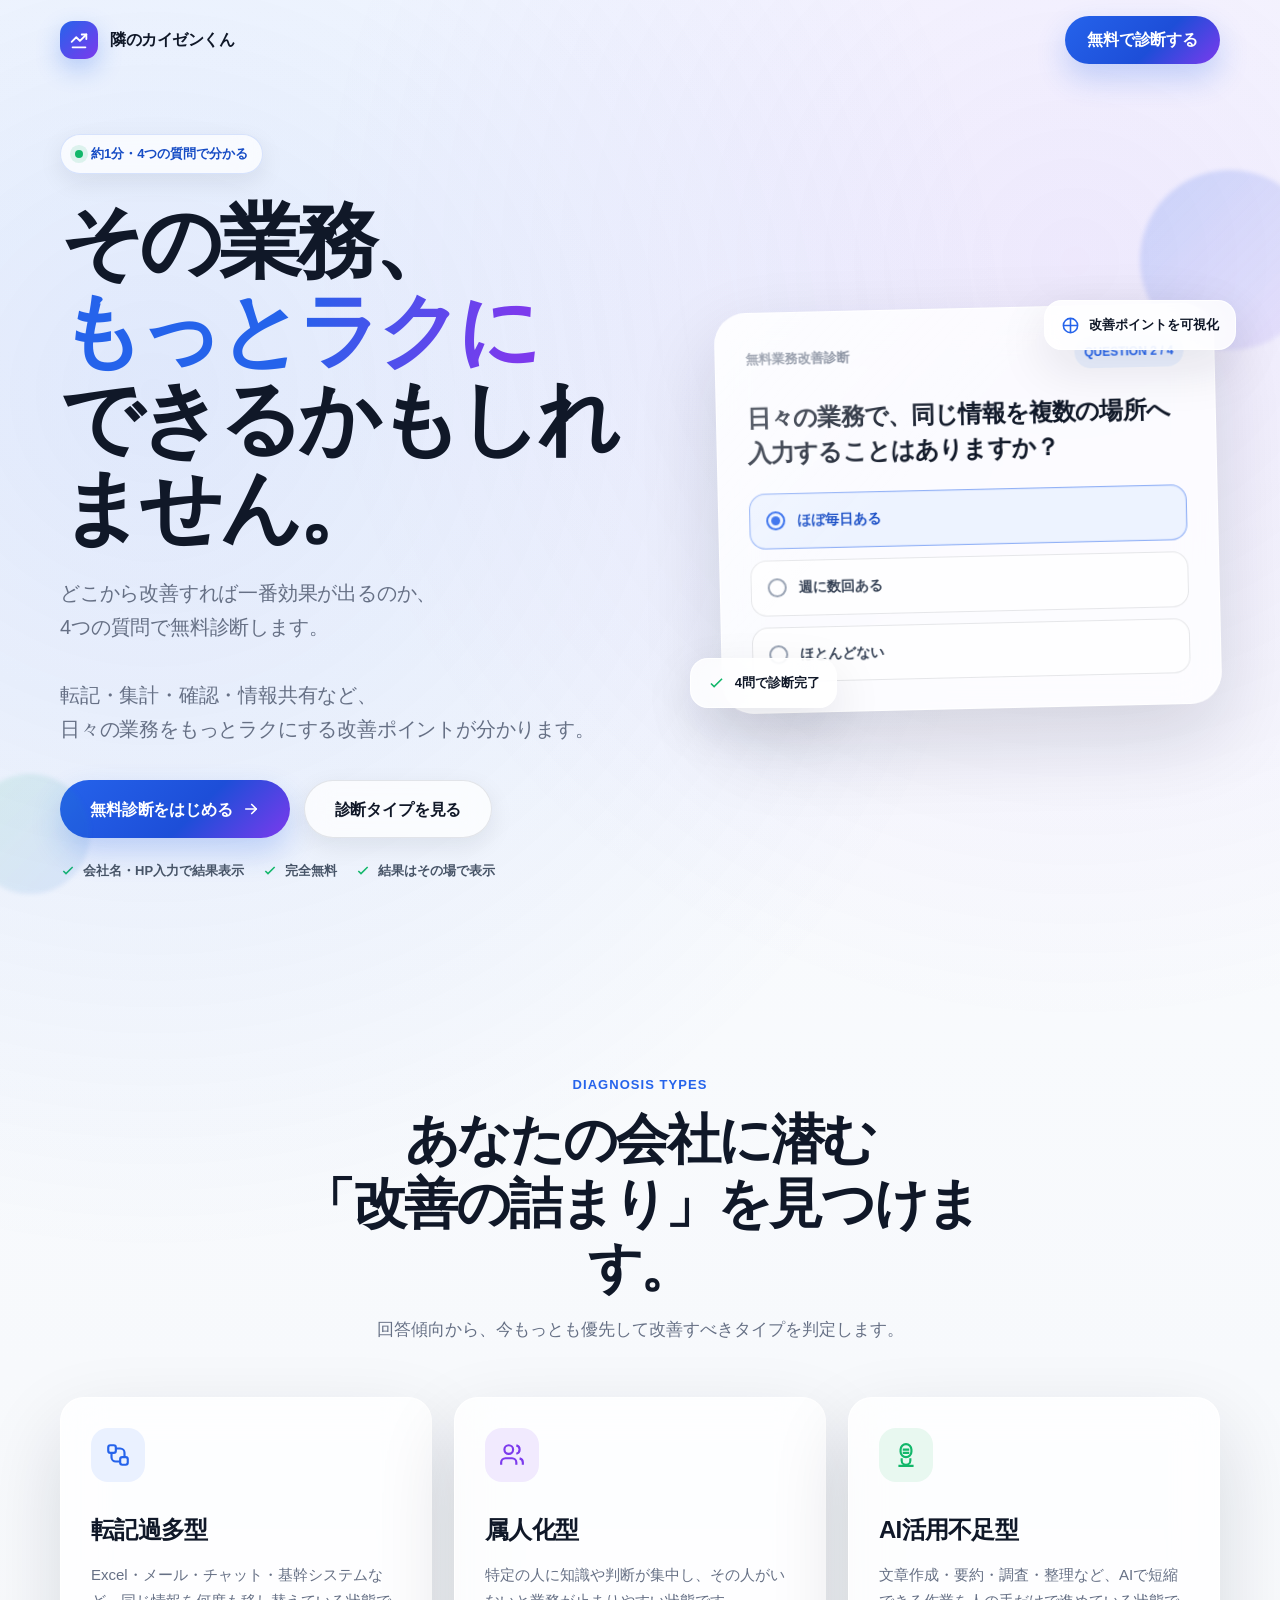
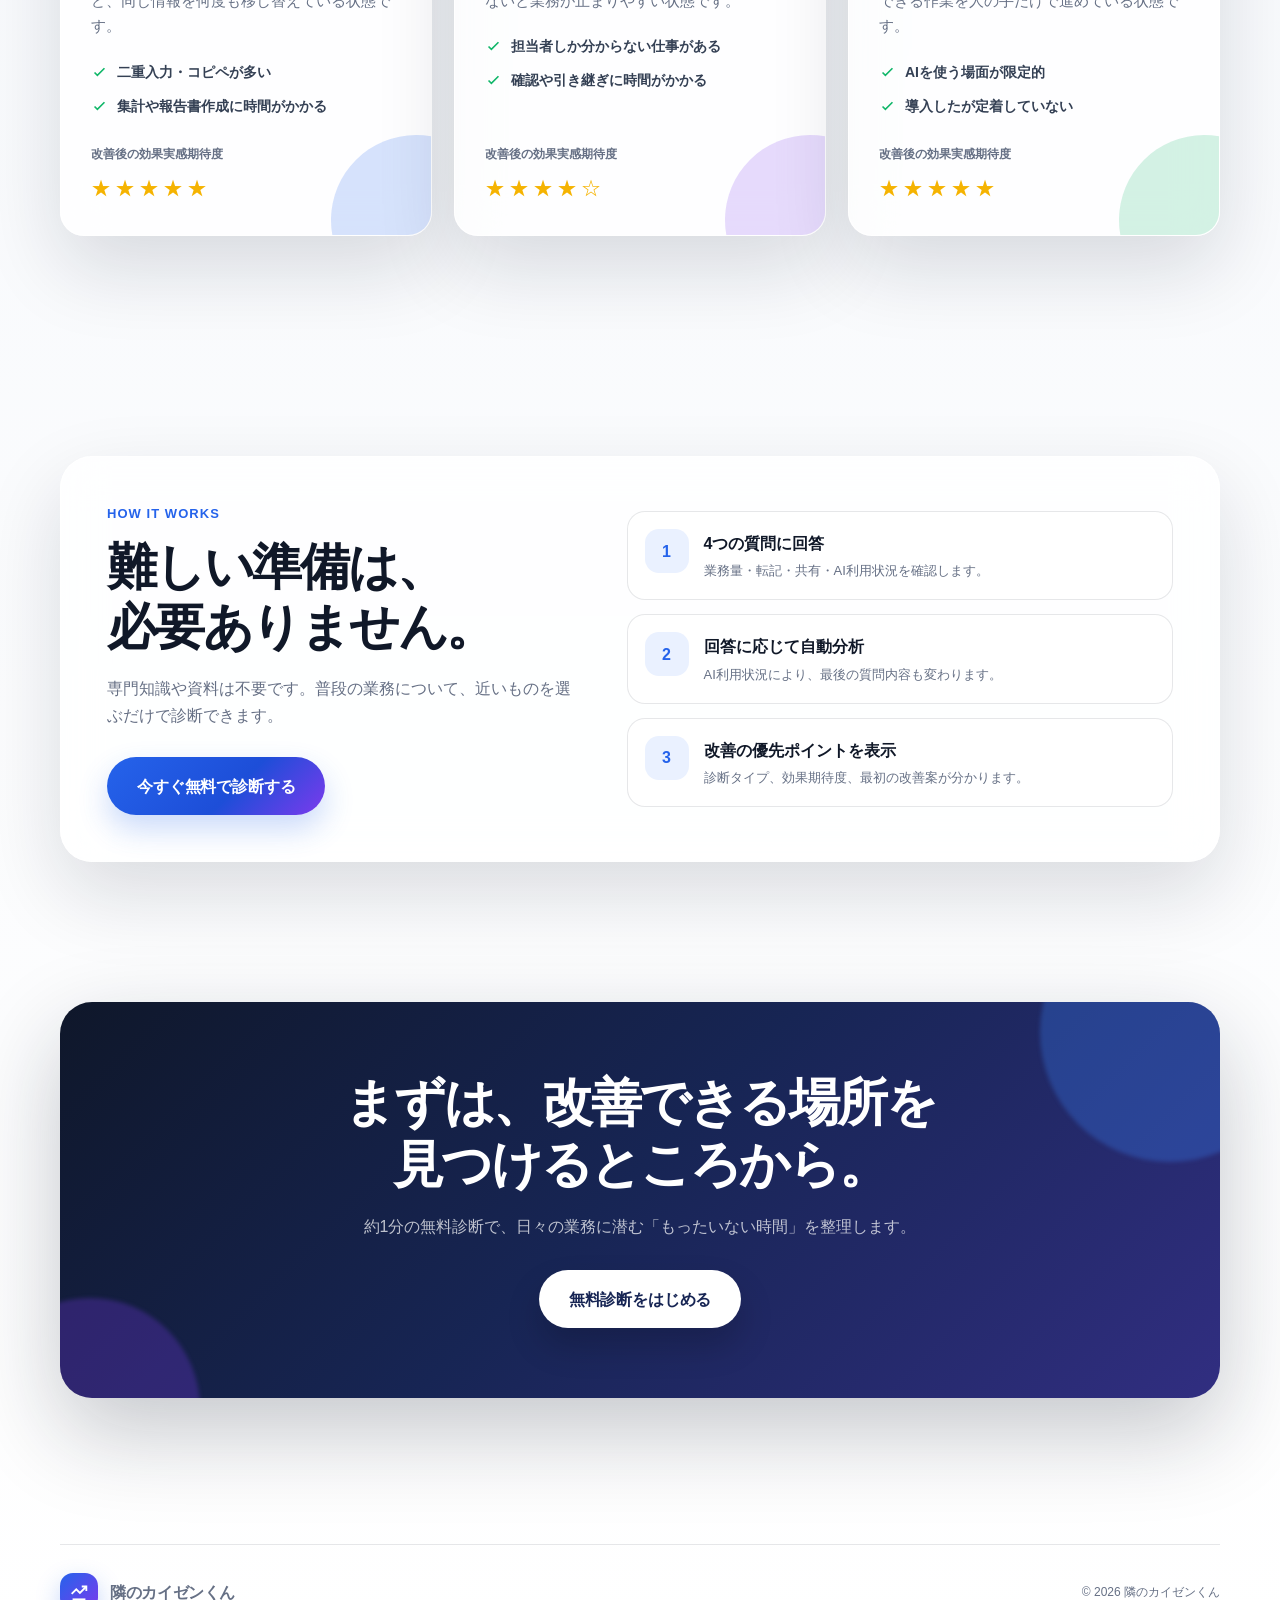
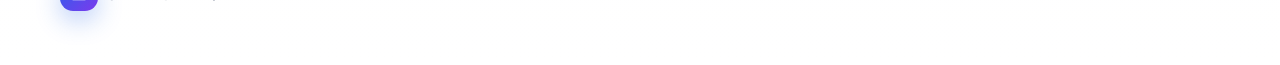
==== index.html @ bddf6243 "Add files via upload" ====
<!DOCTYPE html>
<html lang="ja">
<head>
  <meta charset="UTF-8" />
  <meta name="viewport" content="width=device-width, initial-scale=1.0" />
  <meta name="description" content="4つの質問で、業務改善の優先ポイントを無料診断。転記・集計・確認・情報共有など、日々の業務をもっとラクにするヒントが分かります。" />
  <meta name="theme-color" content="#f7f9fc" />
  <title>無料業務改善診断｜隣のカイゼンくん</title>
  <style>
    :root {
      --bg: #f7f9fc;
      --surface: rgba(255, 255, 255, 0.76);
      --surface-solid: #ffffff;
      --text: #101828;
      --muted: #667085;
      --line: rgba(16, 24, 40, 0.10);
      --primary: #2563eb;
      --primary-dark: #164cc5;
      --primary-soft: #eaf1ff;
      --accent: #7c3aed;
      --success: #12b76a;
      --warning: #f79009;
      --danger: #f04438;
      --shadow-lg: 0 32px 80px rgba(15, 23, 42, 0.14);
      --shadow-md: 0 18px 50px rgba(15, 23, 42, 0.10);
      --shadow-sm: 0 8px 24px rgba(15, 23, 42, 0.08);
      --radius-xl: 32px;
      --radius-lg: 24px;
      --radius-md: 18px;
      --radius-sm: 12px;
      --container: 1160px;
    }

    * { box-sizing: border-box; }
    html { scroll-behavior: smooth; }
    body {
      margin: 0;
      font-family: -apple-system, BlinkMacSystemFont, "Segoe UI", "Hiragino Sans", "Hiragino Kaku Gothic ProN", "Yu Gothic", Meiryo, sans-serif;
      color: var(--text);
      background:
        radial-gradient(circle at 12% 12%, rgba(37, 99, 235, .13), transparent 28%),
        radial-gradient(circle at 84% 8%, rgba(124, 58, 237, .10), transparent 24%),
        linear-gradient(180deg, #fbfdff 0%, var(--bg) 42%, #ffffff 100%);
      min-height: 100vh;
      line-height: 1.7;
      overflow-x: hidden;
    }

    body.modal-open { overflow: hidden; }
    button, a { -webkit-tap-highlight-color: transparent; }
    button { font: inherit; }
    a { color: inherit; text-decoration: none; }

    .container {
      width: min(calc(100% - 40px), var(--container));
      margin: 0 auto;
    }

    .site-header {
      position: fixed;
      top: 0;
      left: 0;
      width: 100%;
      z-index: 40;
      padding: 16px 0;
      transition: .3s ease;
    }

    .site-header.scrolled {
      padding: 10px 0;
      background: rgba(247, 249, 252, .78);
      border-bottom: 1px solid rgba(16, 24, 40, .07);
      backdrop-filter: blur(18px);
      -webkit-backdrop-filter: blur(18px);
    }

    .header-inner {
      display: flex;
      align-items: center;
      justify-content: space-between;
      gap: 20px;
    }

    .brand {
      display: inline-flex;
      align-items: center;
      gap: 12px;
      font-weight: 800;
      letter-spacing: -.03em;
      white-space: nowrap;
    }

    .brand-mark {
      width: 38px;
      height: 38px;
      display: grid;
      place-items: center;
      border-radius: 13px;
      color: #fff;
      background: linear-gradient(135deg, var(--primary), var(--accent));
      box-shadow: 0 10px 24px rgba(37, 99, 235, .28);
    }

    .brand-mark svg { width: 22px; height: 22px; }
    .brand-name { font-size: 16px; }

    .btn {
      border: 0;
      border-radius: 999px;
      min-height: 48px;
      padding: 0 22px;
      display: inline-flex;
      align-items: center;
      justify-content: center;
      gap: 9px;
      font-weight: 800;
      letter-spacing: -.01em;
      cursor: pointer;
      transition: transform .2s ease, box-shadow .2s ease, background .2s ease, opacity .2s ease;
    }

    .btn:hover { transform: translateY(-2px); }
    .btn:active { transform: translateY(0); }

    .btn-primary {
      color: #fff;
      background: linear-gradient(135deg, var(--primary), #1d4ed8 58%, var(--accent));
      box-shadow: 0 14px 30px rgba(37, 99, 235, .24);
    }

    .btn-primary:hover { box-shadow: 0 18px 38px rgba(37, 99, 235, .32); }

    .btn-secondary {
      color: var(--text);
      background: rgba(255,255,255,.72);
      border: 1px solid var(--line);
      box-shadow: var(--shadow-sm);
      backdrop-filter: blur(14px);
      -webkit-backdrop-filter: blur(14px);
    }

    .btn-large { min-height: 58px; padding: 0 30px; font-size: 16px; }
    .btn-full { width: 100%; }

    .hero {
      min-height: 100svh;
      display: grid;
      align-items: center;
      padding: 134px 0 82px;
      position: relative;
    }

    .hero::before,
    .hero::after {
      content: "";
      position: absolute;
      border-radius: 50%;
      filter: blur(2px);
      pointer-events: none;
      animation: floatOrb 8s ease-in-out infinite;
    }

    .hero::before {
      width: 180px;
      height: 180px;
      right: -40px;
      top: 170px;
      background: linear-gradient(135deg, rgba(37,99,235,.18), rgba(124,58,237,.08));
    }

    .hero::after {
      width: 120px;
      height: 120px;
      left: -30px;
      bottom: 70px;
      background: linear-gradient(135deg, rgba(18,183,106,.10), rgba(37,99,235,.10));
      animation-delay: -3s;
    }

    .hero-grid {
      display: grid;
      grid-template-columns: 1.08fr .92fr;
      gap: 64px;
      align-items: center;
    }

    .eyebrow {
      display: inline-flex;
      align-items: center;
      gap: 8px;
      border: 1px solid rgba(37,99,235,.16);
      background: rgba(255,255,255,.72);
      color: var(--primary-dark);
      border-radius: 999px;
      padding: 8px 14px;
      font-size: 13px;
      font-weight: 800;
      box-shadow: var(--shadow-sm);
      backdrop-filter: blur(14px);
      -webkit-backdrop-filter: blur(14px);
    }

    .eyebrow-dot {
      width: 8px;
      height: 8px;
      border-radius: 50%;
      background: var(--success);
      box-shadow: 0 0 0 5px rgba(18,183,106,.12);
    }

    h1 {
      margin: 24px 0 24px;
      font-size: clamp(44px, 6.8vw, 82px);
      line-height: 1.08;
      letter-spacing: -.055em;
      font-weight: 850;
    }

    .gradient-text {
      color: transparent;
      background: linear-gradient(100deg, var(--primary) 8%, #2563eb 48%, var(--accent) 94%);
      -webkit-background-clip: text;
      background-clip: text;
    }

    .hero-copy {
      max-width: 650px;
      font-size: clamp(16px, 1.6vw, 20px);
      color: var(--muted);
      margin: 0 0 34px;
      letter-spacing: -.01em;
    }

    .hero-actions {
      display: flex;
      flex-wrap: wrap;
      gap: 14px;
      align-items: center;
    }

    .microcopy {
      display: flex;
      flex-wrap: wrap;
      gap: 18px;
      margin-top: 22px;
      color: #475467;
      font-size: 13px;
      font-weight: 700;
    }

    .microcopy span { display: inline-flex; align-items: center; gap: 7px; }
    .microcopy svg { width: 16px; height: 16px; color: var(--success); }

    .diagnosis-preview {
      position: relative;
      min-height: 520px;
      display: grid;
      place-items: center;
    }

    .glass-card {
      background: var(--surface);
      border: 1px solid rgba(255,255,255,.86);
      box-shadow: var(--shadow-lg);
      backdrop-filter: blur(22px);
      -webkit-backdrop-filter: blur(22px);
    }

    .preview-card {
      width: min(100%, 500px);
      border-radius: var(--radius-xl);
      padding: 30px;
      position: relative;
      overflow: hidden;
      transform: rotate(-1.3deg);
      animation: cardFloat 6s ease-in-out infinite;
    }

    .preview-card::before {
      content: "";
      position: absolute;
      inset: 0;
      background: linear-gradient(135deg, rgba(255,255,255,.50), transparent 40%);
      pointer-events: none;
    }

    .preview-top {
      display: flex;
      align-items: center;
      justify-content: space-between;
      gap: 14px;
      margin-bottom: 26px;
    }

    .preview-label { font-size: 13px; color: var(--muted); font-weight: 700; }
    .preview-step { font-size: 12px; font-weight: 800; color: var(--primary); background: var(--primary-soft); border-radius: 999px; padding: 6px 10px; }
    .preview-question { font-size: 24px; line-height: 1.45; letter-spacing: -.035em; font-weight: 850; margin: 0 0 22px; }

    .fake-option {
      display: flex;
      align-items: center;
      gap: 12px;
      padding: 15px 16px;
      margin-top: 11px;
      border-radius: 16px;
      border: 1px solid var(--line);
      background: rgba(255,255,255,.62);
      color: #344054;
      font-size: 14px;
      font-weight: 700;
    }

    .fake-option.active {
      border-color: rgba(37,99,235,.45);
      background: rgba(234,241,255,.84);
      color: var(--primary-dark);
      box-shadow: inset 0 0 0 1px rgba(37,99,235,.08);
    }

    .fake-radio {
      width: 19px;
      height: 19px;
      border-radius: 50%;
      border: 2px solid #98a2b3;
      display: grid;
      place-items: center;
      flex: 0 0 auto;
    }

    .fake-option.active .fake-radio { border-color: var(--primary); }
    .fake-option.active .fake-radio::after { content: ""; width: 9px; height: 9px; border-radius: 50%; background: var(--primary); }

    .floating-chip {
      position: absolute;
      border-radius: 18px;
      padding: 13px 16px;
      background: rgba(255,255,255,.84);
      border: 1px solid rgba(255,255,255,.92);
      box-shadow: var(--shadow-md);
      backdrop-filter: blur(18px);
      -webkit-backdrop-filter: blur(18px);
      font-size: 13px;
      font-weight: 800;
      display: flex;
      align-items: center;
      gap: 9px;
    }

    .floating-chip svg { width: 19px; height: 19px; }
    .chip-a { right: -16px; top: 52px; animation: chipFloat 5s ease-in-out infinite; }
    .chip-b { left: -26px; bottom: 60px; animation: chipFloat 5.5s ease-in-out infinite -1.5s; }
    .chip-a svg { color: var(--primary); }
    .chip-b svg { color: var(--success); }

    section { padding: 110px 0; }

    .section-heading {
      max-width: 760px;
      margin: 0 auto 52px;
      text-align: center;
    }

    .section-kicker {
      color: var(--primary);
      font-size: 13px;
      font-weight: 850;
      letter-spacing: .08em;
      text-transform: uppercase;
    }

    .section-heading h2 {
      margin: 12px 0 16px;
      font-size: clamp(32px, 4.4vw, 54px);
      line-height: 1.18;
      letter-spacing: -.045em;
    }

    .section-heading p { margin: 0; color: var(--muted); font-size: 17px; }

    .type-grid {
      display: grid;
      grid-template-columns: repeat(3, 1fr);
      gap: 22px;
    }

    .type-card {
      padding: 30px;
      border-radius: var(--radius-lg);
      min-height: 360px;
      display: flex;
      flex-direction: column;
      position: relative;
      overflow: hidden;
      transition: transform .3s ease, box-shadow .3s ease;
    }

    .type-card:hover { transform: translateY(-8px); box-shadow: var(--shadow-lg); }
    .type-card::after { content: ""; position: absolute; width: 170px; height: 170px; border-radius: 50%; right: -70px; bottom: -70px; opacity: .18; }
    .type-card:nth-child(1)::after { background: var(--primary); }
    .type-card:nth-child(2)::after { background: var(--accent); }
    .type-card:nth-child(3)::after { background: var(--success); }

    .type-icon {
      width: 54px;
      height: 54px;
      border-radius: 17px;
      display: grid;
      place-items: center;
      margin-bottom: 28px;
    }
    .type-icon svg { width: 26px; height: 26px; }
    .icon-blue { color: var(--primary); background: var(--primary-soft); }
    .icon-purple { color: var(--accent); background: #f1eafe; }
    .icon-green { color: var(--success); background: #e8f8f0; }

    .type-card h3 { font-size: 24px; letter-spacing: -.03em; margin: 0 0 12px; }
    .type-card p { margin: 0; color: var(--muted); font-size: 15px; }
    .type-points { margin: 22px 0 0; padding: 0; list-style: none; display: grid; gap: 10px; }
    .type-points li { display: flex; align-items: flex-start; gap: 9px; font-size: 14px; color: #344054; font-weight: 700; }
    .type-points svg { width: 17px; height: 17px; color: var(--success); margin-top: 3px; flex: 0 0 auto; }

    .stars-wrap { margin-top: auto; padding-top: 26px; }
    .stars-label { font-size: 12px; color: var(--muted); font-weight: 800; margin-bottom: 6px; }
    .stars { letter-spacing: 4px; color: #f5b301; font-size: 20px; }

    .process {
      position: relative;
    }

    .process-shell {
      border-radius: var(--radius-xl);
      padding: 46px;
      display: grid;
      grid-template-columns: .92fr 1.08fr;
      gap: 54px;
      align-items: center;
    }

    .process-copy h2 { font-size: clamp(31px, 4vw, 50px); line-height: 1.2; letter-spacing: -.045em; margin: 12px 0 18px; }
    .process-copy p { color: var(--muted); margin: 0 0 28px; }

    .steps { display: grid; gap: 14px; }
    .step-item { display: grid; grid-template-columns: 44px 1fr; gap: 15px; align-items: start; padding: 17px; border-radius: 18px; background: rgba(255,255,255,.62); border: 1px solid var(--line); }
    .step-number { width: 44px; height: 44px; border-radius: 14px; display: grid; place-items: center; font-weight: 850; color: var(--primary); background: var(--primary-soft); }
    .step-item h3 { font-size: 16px; margin: 1px 0 3px; }
    .step-item p { font-size: 13px; margin: 0; color: var(--muted); }

    .bottom-cta { padding-top: 30px; }
    .cta-card {
      position: relative;
      overflow: hidden;
      border-radius: var(--radius-xl);
      padding: 70px 50px;
      text-align: center;
      color: #fff;
      background: linear-gradient(135deg, #0f172a 0%, #172554 48%, #312e81 100%);
      box-shadow: 0 34px 90px rgba(15,23,42,.24);
    }

    .cta-card::before,
    .cta-card::after {
      content: "";
      position: absolute;
      border-radius: 50%;
      filter: blur(2px);
      pointer-events: none;
    }
    .cta-card::before { width: 260px; height: 260px; right: -80px; top: -100px; background: rgba(59,130,246,.30); }
    .cta-card::after { width: 220px; height: 220px; left: -80px; bottom: -120px; background: rgba(124,58,237,.28); }
    .cta-card > * { position: relative; z-index: 1; }
    .cta-card h2 { font-size: clamp(34px, 4vw, 54px); line-height: 1.2; letter-spacing: -.045em; margin: 0 0 18px; }
    .cta-card p { max-width: 650px; margin: 0 auto 30px; color: rgba(255,255,255,.72); }
    .cta-card .btn { background: #fff; color: #172554; box-shadow: 0 18px 34px rgba(0,0,0,.18); }

    footer { padding: 36px 0 54px; color: var(--muted); font-size: 12px; }
    .footer-inner { display: flex; align-items: center; justify-content: space-between; gap: 20px; border-top: 1px solid var(--line); padding-top: 28px; }

    .modal-backdrop {
      position: fixed;
      inset: 0;
      z-index: 100;
      display: none;
      align-items: center;
      justify-content: center;
      padding: 20px;
      background: rgba(15, 23, 42, .46);
      backdrop-filter: blur(12px);
      -webkit-backdrop-filter: blur(12px);
      opacity: 0;
      transition: opacity .25s ease;
    }

    .modal-backdrop.is-open { display: flex; }
    .modal-backdrop.is-visible { opacity: 1; }

    .modal {
      width: min(100%, 720px);
      max-height: min(90svh, 820px);
      overflow-y: auto;
      border-radius: 30px;
      background: rgba(255,255,255,.94);
      border: 1px solid rgba(255,255,255,.92);
      box-shadow: 0 40px 120px rgba(15,23,42,.28);
      transform: translateY(18px) scale(.985);
      transition: transform .25s ease;
    }

    .modal-backdrop.is-visible .modal { transform: translateY(0) scale(1); }

    .modal-header {
      position: sticky;
      top: 0;
      z-index: 2;
      display: flex;
      align-items: center;
      justify-content: space-between;
      gap: 20px;
      padding: 22px 26px 16px;
      background: rgba(255,255,255,.88);
      backdrop-filter: blur(18px);
      -webkit-backdrop-filter: blur(18px);
      border-bottom: 1px solid var(--line);
    }

    .modal-title { margin: 0; font-size: 18px; letter-spacing: -.02em; }
    .icon-btn { width: 40px; height: 40px; border-radius: 50%; border: 1px solid var(--line); background: #fff; display: grid; place-items: center; cursor: pointer; color: #475467; }
    .icon-btn svg { width: 19px; height: 19px; }

    .progress-wrap { padding: 18px 26px 0; }
    .progress-info { display: flex; align-items: center; justify-content: space-between; gap: 20px; color: var(--muted); font-size: 12px; font-weight: 800; margin-bottom: 8px; }
    .progress-bar { height: 7px; border-radius: 999px; background: #edf1f7; overflow: hidden; }
    .progress-fill { height: 100%; width: 25%; border-radius: inherit; background: linear-gradient(90deg, var(--primary), var(--accent)); transition: width .35s ease; }

    .modal-body { padding: 28px 26px 28px; }
    .question-screen { animation: fadeSlide .32s ease; }
    .question-kicker { font-size: 13px; color: var(--primary); font-weight: 850; margin-bottom: 10px; }
    .question-title { margin: 0 0 8px; font-size: clamp(25px, 4vw, 34px); line-height: 1.35; letter-spacing: -.04em; }
    .question-note { margin: 0 0 24px; color: var(--muted); font-size: 14px; }

    .option-list { display: grid; gap: 12px; }
    .option-card {
      display: grid;
      grid-template-columns: 24px 1fr;
      gap: 14px;
      align-items: center;
      width: 100%;
      text-align: left;
      border-radius: 18px;
      border: 1px solid var(--line);
      background: rgba(255,255,255,.72);
      padding: 17px 18px;
      cursor: pointer;
      transition: .2s ease;
      color: var(--text);
    }

    .option-card:hover { border-color: rgba(37,99,235,.36); transform: translateY(-1px); box-shadow: 0 10px 24px rgba(15,23,42,.06); }
    .option-card.selected { border-color: var(--primary); background: var(--primary-soft); box-shadow: inset 0 0 0 1px rgba(37,99,235,.08); }
    .option-radio { width: 22px; height: 22px; border-radius: 50%; border: 2px solid #98a2b3; display: grid; place-items: center; }
    .option-card.selected .option-radio { border-color: var(--primary); }
    .option-card.selected .option-radio::after { content: ""; width: 10px; height: 10px; border-radius: 50%; background: var(--primary); }
    .option-main { font-weight: 800; font-size: 15px; line-height: 1.45; }
    .option-sub { display: block; margin-top: 4px; color: var(--muted); font-size: 12px; font-weight: 600; }

    .modal-actions { display: flex; align-items: center; justify-content: space-between; gap: 14px; margin-top: 26px; }
    .btn-back { visibility: hidden; }
    .btn-back.is-visible { visibility: visible; }
    .btn-next[disabled] { opacity: .45; pointer-events: none; }

    .result-body { padding: 34px 28px 30px; }
    .result-hero { text-align: center; }
    .result-badge { display: inline-flex; align-items: center; gap: 8px; border-radius: 999px; color: var(--primary); background: var(--primary-soft); padding: 8px 13px; font-size: 12px; font-weight: 850; }
    .result-icon { width: 72px; height: 72px; border-radius: 24px; display: grid; place-items: center; margin: 22px auto 18px; color: #fff; background: linear-gradient(135deg, var(--primary), var(--accent)); box-shadow: 0 18px 38px rgba(37,99,235,.26); }
    .result-icon svg { width: 34px; height: 34px; }
    .result-title { font-size: clamp(30px, 5vw, 44px); line-height: 1.2; letter-spacing: -.045em; margin: 0 0 10px; }
    .result-lead { color: var(--muted); max-width: 560px; margin: 0 auto; }

    .expectation-card { margin-top: 26px; padding: 20px; border-radius: 20px; background: linear-gradient(135deg, #fff9e7, #fffdf7); border: 1px solid rgba(245,179,1,.22); text-align: center; }
    .expectation-label { font-size: 12px; color: #7a5a00; font-weight: 850; }
    .expectation-stars { font-size: 30px; letter-spacing: 5px; color: #f5b301; margin: 5px 0 3px; }
    .expectation-text { font-size: 12px; color: #8a6a15; }

    .result-grid { display: grid; grid-template-columns: 1fr 1fr; gap: 14px; margin-top: 18px; }
    .result-panel { border: 1px solid var(--line); border-radius: 20px; padding: 20px; background: rgba(255,255,255,.76); }
    .result-panel h3 { margin: 0 0 12px; font-size: 15px; }
    .result-list { list-style: none; padding: 0; margin: 0; display: grid; gap: 10px; }
    .result-list li { display: flex; gap: 9px; align-items: flex-start; font-size: 13px; color: #475467; }
    .result-list svg { width: 16px; height: 16px; flex: 0 0 auto; margin-top: 3px; color: var(--success); }
    .score-bars { display: grid; gap: 11px; }
    .score-row { display: grid; grid-template-columns: 104px 1fr 34px; gap: 9px; align-items: center; font-size: 12px; font-weight: 800; color: #475467; }
    .score-track { height: 8px; border-radius: 999px; background: #edf1f7; overflow: hidden; }
    .score-fill { height: 100%; border-radius: inherit; background: linear-gradient(90deg, var(--primary), var(--accent)); transition: width .7s ease .2s; }
    .result-cta { margin-top: 20px; padding: 22px; border-radius: 22px; background: #f8faff; border: 1px solid rgba(37,99,235,.14); text-align: center; }
    .result-cta p { margin: 0 0 14px; color: #475467; font-size: 13px; }
    .result-subactions { display: flex; justify-content: center; margin-top: 12px; }
    .text-button { border: 0; background: transparent; color: var(--muted); font-size: 12px; text-decoration: underline; cursor: pointer; }

    .lead-gate { padding: 34px 28px 30px; }
    .lead-gate-head { text-align: center; }
    .lead-gate-icon { width: 76px; height: 76px; border-radius: 24px; display: grid; place-items: center; margin: 0 auto 18px; color: #fff; background: linear-gradient(135deg, var(--primary), var(--accent)); box-shadow: 0 18px 38px rgba(37,99,235,.26); }
    .lead-gate-icon svg { width: 36px; height: 36px; }
    .lead-gate h2 { margin: 0 0 10px; font-size: clamp(30px, 5vw, 44px); line-height: 1.2; letter-spacing: -.045em; }
    .lead-gate-lead { margin: 0 auto; max-width: 560px; color: var(--muted); }
    .found-count { margin: 24px 0 18px; padding: 20px; border-radius: 22px; background: linear-gradient(135deg, #f8faff, #f5f3ff); border: 1px solid rgba(37,99,235,.14); text-align: center; }
    .found-count strong { display: block; font-size: 30px; line-height: 1.25; letter-spacing: -.04em; }
    .found-count span { color: var(--muted); font-size: 13px; }
    .lead-form { display: grid; gap: 16px; margin-top: 22px; }
    .form-field { display: grid; gap: 8px; }
    .form-field label { font-size: 13px; font-weight: 850; color: #344054; }
    .required-badge { margin-left: 7px; color: var(--danger); font-size: 11px; }
    .form-field input { width: 100%; min-height: 54px; border: 1px solid var(--line); border-radius: 16px; padding: 0 16px; background: #fff; color: var(--text); font: inherit; outline: none; transition: border-color .2s ease, box-shadow .2s ease; }
    .form-field input:focus { border-color: var(--primary); box-shadow: 0 0 0 4px rgba(37,99,235,.10); }
    .form-field input.is-error { border-color: var(--danger); box-shadow: 0 0 0 4px rgba(240,68,56,.08); }
    .field-note { color: var(--muted); font-size: 11px; }
    .field-error { display: none; color: var(--danger); font-size: 11px; font-weight: 700; }
    .field-error.show { display: block; }
    .privacy-note { margin: 14px 0 0; color: var(--muted); font-size: 11px; line-height: 1.65; text-align: center; }
    .improvement-list { display: grid; gap: 12px; margin-top: 18px; }
    .improvement-item { display: grid; grid-template-columns: 42px 1fr; gap: 13px; align-items: start; padding: 17px; border-radius: 18px; border: 1px solid var(--line); background: rgba(255,255,255,.78); }
    .improvement-number { width: 42px; height: 42px; border-radius: 14px; display: grid; place-items: center; color: var(--primary); background: var(--primary-soft); font-size: 13px; font-weight: 900; }
    .improvement-item h4 { margin: 0 0 4px; font-size: 15px; }
    .improvement-item p { margin: 0; color: var(--muted); font-size: 12px; }
    .free-offer { margin-top: 20px; padding: 22px; border-radius: 22px; text-align: center; color: #fff; background: linear-gradient(135deg, #0f172a, #312e81); box-shadow: var(--shadow-md); }
    .free-offer strong { display: block; font-size: 20px; margin-bottom: 6px; }
    .free-offer span { font-size: 12px; color: rgba(255,255,255,.72); }

    .toast {
      position: fixed;
      left: 50%;
      bottom: 28px;
      z-index: 150;
      transform: translate(-50%, 20px);
      opacity: 0;
      pointer-events: none;
      background: #101828;
      color: #fff;
      border-radius: 999px;
      padding: 12px 18px;
      font-size: 13px;
      font-weight: 700;
      box-shadow: var(--shadow-md);
      transition: .3s ease;
    }
    .toast.show { opacity: 1; transform: translate(-50%, 0); }

    .reveal { opacity: 0; transform: translateY(28px); transition: opacity .7s ease, transform .7s ease; }
    .reveal.visible { opacity: 1; transform: translateY(0); }

    @keyframes cardFloat { 0%,100% { transform: rotate(-1.3deg) translateY(0); } 50% { transform: rotate(-.4deg) translateY(-10px); } }
    @keyframes chipFloat { 0%,100% { transform: translateY(0); } 50% { transform: translateY(-9px); } }
    @keyframes floatOrb { 0%,100% { transform: translate3d(0,0,0); } 50% { transform: translate3d(0,-14px,0); } }
    @keyframes fadeSlide { from { opacity: 0; transform: translateX(12px); } to { opacity: 1; transform: translateX(0); } }


    .analysis-loader { padding: 54px 28px 48px; text-align: center; }
    .analysis-orbit { width: 96px; height: 96px; margin: 0 auto 24px; position: relative; display: grid; place-items: center; }
    .analysis-orbit::before, .analysis-orbit::after { content: ""; position: absolute; border-radius: 50%; }
    .analysis-orbit::before { inset: 0; border: 3px solid rgba(37,99,235,.12); border-top-color: var(--primary); border-right-color: var(--accent); animation: analysisSpin 1.1s linear infinite; }
    .analysis-orbit::after { inset: 14px; border: 2px solid rgba(124,58,237,.10); border-bottom-color: var(--accent); animation: analysisSpinReverse 1.5s linear infinite; }
    .analysis-orbit-icon { width: 48px; height: 48px; border-radius: 17px; display: grid; place-items: center; color: #fff; background: linear-gradient(135deg,var(--primary),var(--accent)); box-shadow: 0 14px 30px rgba(37,99,235,.25); animation: analysisPulse 1.7s ease-in-out infinite; }
    .analysis-orbit-icon svg { width: 25px; height: 25px; }
    .analysis-loader h2 { margin: 0 0 8px; font-size: clamp(27px,4vw,38px); letter-spacing: -.04em; }
    .analysis-loader > p { margin: 0 auto; max-width: 520px; color: var(--muted); }
    .analysis-steps { width: min(100%, 470px); margin: 30px auto 0; display: grid; gap: 10px; text-align: left; }
    .analysis-step { display: flex; align-items: center; gap: 12px; padding: 13px 15px; border-radius: 15px; border: 1px solid var(--line); background: rgba(255,255,255,.72); color: #667085; font-size: 13px; font-weight: 750; transition: .35s ease; }
    .analysis-step-dot { width: 22px; height: 22px; border-radius: 50%; display: grid; place-items: center; flex: 0 0 auto; background: #edf1f7; color: #98a2b3; font-size: 11px; }
    .analysis-step.active { border-color: rgba(37,99,235,.3); background: var(--primary-soft); color: var(--primary-dark); transform: translateX(4px); }
    .analysis-step.active .analysis-step-dot { background: var(--primary); color: #fff; box-shadow: 0 0 0 5px rgba(37,99,235,.10); }
    .analysis-step.done { color: #166534; background: #effcf5; border-color: rgba(18,183,106,.22); }
    .analysis-step.done .analysis-step-dot { background: var(--success); color: #fff; }
    .submit-status { min-height: 22px; margin-top: 8px; text-align: center; color: var(--danger); font-size: 12px; font-weight: 700; }
    @keyframes analysisSpin { to { transform: rotate(360deg); } }
    @keyframes analysisSpinReverse { to { transform: rotate(-360deg); } }
    @keyframes analysisPulse { 0%,100% { transform: scale(1); } 50% { transform: scale(1.07); } }

    @media (max-width: 920px) {
      .hero { min-height: auto; padding-top: 130px; }
      .hero-grid, .process-shell { grid-template-columns: 1fr; }
      .hero-grid { gap: 44px; }
      .hero-copy br { display: none; }
      .diagnosis-preview { min-height: 460px; }
      .type-grid { grid-template-columns: 1fr; }
      .type-card { min-height: auto; }
      .process-shell { padding: 34px; gap: 36px; }
    }

    @media (max-width: 640px) {
      .container { width: min(calc(100% - 28px), var(--container)); }
      .site-header { padding-top: 12px; }
      .brand-name { font-size: 14px; }
      .brand-mark { width: 34px; height: 34px; border-radius: 11px; }
      .header-inner .btn { min-height: 42px; padding: 0 16px; font-size: 13px; }
      .hero { padding: 112px 0 64px; }
      h1 { font-size: clamp(42px, 13vw, 60px); }
      .hero-actions { display: grid; }
      .hero-actions .btn { width: 100%; }
      .microcopy { gap: 10px 16px; }
      .diagnosis-preview { min-height: 420px; }
      .preview-card { padding: 22px; border-radius: 24px; }
      .preview-question { font-size: 20px; }
      .chip-a { right: -8px; top: 20px; }
      .chip-b { left: -6px; bottom: 22px; }
      .floating-chip { font-size: 11px; padding: 10px 12px; }
      section { padding: 78px 0; }
      .section-heading { margin-bottom: 34px; }
      .section-heading p { font-size: 15px; }
      .type-card { padding: 24px; }
      .process-shell { padding: 25px 20px; border-radius: 26px; }
      .cta-card { padding: 52px 22px; border-radius: 26px; }
      .footer-inner { flex-direction: column; align-items: flex-start; }
      .modal-backdrop { padding: 0; align-items: flex-end; }
      .modal { width: 100%; max-height: 94svh; border-radius: 26px 26px 0 0; }
      .modal-header { padding: 18px 18px 14px; }
      .progress-wrap { padding: 16px 18px 0; }
      .modal-body, .result-body, .lead-gate { padding: 24px 18px 24px; }
      .modal-actions { position: sticky; bottom: 0; padding-top: 14px; background: linear-gradient(180deg, rgba(255,255,255,0), rgba(255,255,255,.98) 28%); }
      .modal-actions .btn { min-height: 50px; }
      .result-grid { grid-template-columns: 1fr; }
      .score-row { grid-template-columns: 92px 1fr 32px; }
    }

    @media (prefers-reduced-motion: reduce) {
      *, *::before, *::after { animation-duration: .01ms !important; animation-iteration-count: 1 !important; scroll-behavior: auto !important; transition-duration: .01ms !important; }
      .reveal { opacity: 1; transform: none; }
    }
  </style>
</head>
<body>
  <header class="site-header" id="siteHeader">
    <div class="container header-inner">
      <a href="#top" class="brand" aria-label="隣のカイゼンくん トップへ">
        <span class="brand-mark" aria-hidden="true">
          <svg viewBox="0 0 24 24" fill="none" stroke="currentColor" stroke-width="2" stroke-linecap="round" stroke-linejoin="round"><path d="M4 14l5-5 4 4 7-7"/><path d="M15 6h5v5"/><path d="M5 20h14"/></svg>
        </span>
        <span class="brand-name">隣のカイゼンくん</span>
      </a>
      <button class="btn btn-primary js-open-diagnosis">無料で診断する</button>
    </div>
  </header>

  <main id="top">
    <section class="hero">
      <div class="container hero-grid">
        <div class="hero-content reveal">
          <div class="eyebrow"><span class="eyebrow-dot"></span>約1分・4つの質問で分かる</div>
          <h1>その業務、<br><span class="gradient-text">もっとラクに</span><br>できるかもしれません。</h1>
          <p class="hero-copy">どこから改善すれば一番効果が出るのか、<br>4つの質問で無料診断します。<br><br>転記・集計・確認・情報共有など、<br>日々の業務をもっとラクにする改善ポイントが分かります。</p>
          <div class="hero-actions">
            <button class="btn btn-primary btn-large js-open-diagnosis">
              無料診断をはじめる
              <svg width="18" height="18" viewBox="0 0 24 24" fill="none" stroke="currentColor" stroke-width="2.2" stroke-linecap="round" stroke-linejoin="round" aria-hidden="true"><path d="M5 12h14"/><path d="m13 6 6 6-6 6"/></svg>
            </button>
            <a class="btn btn-secondary btn-large" href="#types">診断タイプを見る</a>
          </div>
          <div class="microcopy">
            <span><svg viewBox="0 0 24 24" fill="none" stroke="currentColor" stroke-width="2.3"><path d="m5 12 4 4L19 6"/></svg>会社名・HP入力で結果表示</span>
            <span><svg viewBox="0 0 24 24" fill="none" stroke="currentColor" stroke-width="2.3"><path d="m5 12 4 4L19 6"/></svg>完全無料</span>
            <span><svg viewBox="0 0 24 24" fill="none" stroke="currentColor" stroke-width="2.3"><path d="m5 12 4 4L19 6"/></svg>結果はその場で表示</span>
          </div>
        </div>

        <div class="diagnosis-preview reveal">
          <div class="preview-card glass-card">
            <div class="preview-top">
              <span class="preview-label">無料業務改善診断</span>
              <span class="preview-step">QUESTION 2 / 4</span>
            </div>
            <p class="preview-question">日々の業務で、同じ情報を複数の場所へ入力することはありますか？</p>
            <div class="fake-option active"><span class="fake-radio"></span>ほぼ毎日ある</div>
            <div class="fake-option"><span class="fake-radio"></span>週に数回ある</div>
            <div class="fake-option"><span class="fake-radio"></span>ほとんどない</div>
          </div>
          <div class="floating-chip chip-a">
            <svg viewBox="0 0 24 24" fill="none" stroke="currentColor" stroke-width="2"><path d="M12 3v18M3 12h18"/><circle cx="12" cy="12" r="9"/></svg>
            改善ポイントを可視化
          </div>
          <div class="floating-chip chip-b">
            <svg viewBox="0 0 24 24" fill="none" stroke="currentColor" stroke-width="2"><path d="m5 12 4 4L19 6"/></svg>
            4問で診断完了
          </div>
        </div>
      </div>
    </section>

    <section id="types">
      <div class="container">
        <div class="section-heading reveal">
          <div class="section-kicker">Diagnosis Types</div>
          <h2>あなたの会社に潜む<br>「改善の詰まり」を見つけます。</h2>
          <p>回答傾向から、今もっとも優先して改善すべきタイプを判定します。</p>
        </div>

        <div class="type-grid">
          <article class="type-card glass-card reveal">
            <div class="type-icon icon-blue"><svg viewBox="0 0 24 24" fill="none" stroke="currentColor" stroke-width="2"><rect x="3" y="3" width="7" height="7" rx="2"/><rect x="14" y="14" width="7" height="7" rx="2"/><path d="M10 6h4a4 4 0 0 1 4 4v4M14 18h-4a4 4 0 0 1-4-4v-4"/></svg></div>
            <h3>転記過多型</h3>
            <p>Excel・メール・チャット・基幹システムなど、同じ情報を何度も移し替えている状態です。</p>
            <ul class="type-points">
              <li><svg viewBox="0 0 24 24" fill="none" stroke="currentColor" stroke-width="2.3"><path d="m5 12 4 4L19 6"/></svg>二重入力・コピペが多い</li>
              <li><svg viewBox="0 0 24 24" fill="none" stroke="currentColor" stroke-width="2.3"><path d="m5 12 4 4L19 6"/></svg>集計や報告書作成に時間がかかる</li>
            </ul>
            <div class="stars-wrap"><div class="stars-label">改善後の効果実感期待度</div><div class="stars" aria-label="5段階中5">★★★★★</div></div>
          </article>

          <article class="type-card glass-card reveal">
            <div class="type-icon icon-purple"><svg viewBox="0 0 24 24" fill="none" stroke="currentColor" stroke-width="2"><path d="M16 21v-2a4 4 0 0 0-4-4H6a4 4 0 0 0-4 4v2"/><circle cx="9" cy="7" r="4"/><path d="M22 21v-2a4 4 0 0 0-3-3.87M16 3.13a4 4 0 0 1 0 7.75"/></svg></div>
            <h3>属人化型</h3>
            <p>特定の人に知識や判断が集中し、その人がいないと業務が止まりやすい状態です。</p>
            <ul class="type-points">
              <li><svg viewBox="0 0 24 24" fill="none" stroke="currentColor" stroke-width="2.3"><path d="m5 12 4 4L19 6"/></svg>担当者しか分からない仕事がある</li>
              <li><svg viewBox="0 0 24 24" fill="none" stroke="currentColor" stroke-width="2.3"><path d="m5 12 4 4L19 6"/></svg>確認や引き継ぎに時間がかかる</li>
            </ul>
            <div class="stars-wrap"><div class="stars-label">改善後の効果実感期待度</div><div class="stars" aria-label="5段階中4">★★★★☆</div></div>
          </article>

          <article class="type-card glass-card reveal">
            <div class="type-icon icon-green"><svg viewBox="0 0 24 24" fill="none" stroke="currentColor" stroke-width="2"><path d="M12 2a5 5 0 0 0-5 5v2a5 5 0 0 0 10 0V7a5 5 0 0 0-5-5Z"/><path d="M8 15v2a4 4 0 0 0 8 0v-2"/><path d="M5 22h14"/><path d="M9 7h6M9 10h6"/></svg></div>
            <h3>AI活用不足型</h3>
            <p>文章作成・要約・調査・整理など、AIで短縮できる作業を人の手だけで進めている状態です。</p>
            <ul class="type-points">
              <li><svg viewBox="0 0 24 24" fill="none" stroke="currentColor" stroke-width="2.3"><path d="m5 12 4 4L19 6"/></svg>AIを使う場面が限定的</li>
              <li><svg viewBox="0 0 24 24" fill="none" stroke="currentColor" stroke-width="2.3"><path d="m5 12 4 4L19 6"/></svg>導入したが定着していない</li>
            </ul>
            <div class="stars-wrap"><div class="stars-label">改善後の効果実感期待度</div><div class="stars" aria-label="5段階中5">★★★★★</div></div>
          </article>
        </div>
      </div>
    </section>

    <section class="process">
      <div class="container">
        <div class="process-shell glass-card reveal">
          <div class="process-copy">
            <div class="section-kicker">How it works</div>
            <h2>難しい準備は、<br>必要ありません。</h2>
            <p>専門知識や資料は不要です。普段の業務について、近いものを選ぶだけで診断できます。</p>
            <button class="btn btn-primary btn-large js-open-diagnosis">今すぐ無料で診断する</button>
          </div>
          <div class="steps">
            <div class="step-item"><div class="step-number">1</div><div><h3>4つの質問に回答</h3><p>業務量・転記・共有・AI利用状況を確認します。</p></div></div>
            <div class="step-item"><div class="step-number">2</div><div><h3>回答に応じて自動分析</h3><p>AI利用状況により、最後の質問内容も変わります。</p></div></div>
            <div class="step-item"><div class="step-number">3</div><div><h3>改善の優先ポイントを表示</h3><p>診断タイプ、効果期待度、最初の改善案が分かります。</p></div></div>
          </div>
        </div>
      </div>
    </section>

    <section class="bottom-cta">
      <div class="container">
        <div class="cta-card reveal">
          <h2>まずは、改善できる場所を<br>見つけるところから。</h2>
          <p>約1分の無料診断で、日々の業務に潜む「もったいない時間」を整理します。</p>
          <button class="btn btn-large js-open-diagnosis">無料診断をはじめる</button>
        </div>
      </div>
    </section>
  </main>

  <footer>
    <div class="container footer-inner">
      <div class="brand"><span class="brand-mark" aria-hidden="true"><svg viewBox="0 0 24 24" fill="none" stroke="currentColor" stroke-width="2"><path d="M4 14l5-5 4 4 7-7"/><path d="M15 6h5v5"/><path d="M5 20h14"/></svg></span><span class="brand-name">隣のカイゼンくん</span></div>
      <div>© 2026 隣のカイゼンくん</div>
    </div>
  </footer>

  <div class="modal-backdrop" id="diagnosisModal" role="dialog" aria-modal="true" aria-labelledby="diagnosisTitle">
    <div class="modal">
      <div class="modal-header">
        <h2 class="modal-title" id="diagnosisTitle">無料業務改善診断</h2>
        <button class="icon-btn js-close-modal" aria-label="診断を閉じる"><svg viewBox="0 0 24 24" fill="none" stroke="currentColor" stroke-width="2"><path d="M18 6 6 18M6 6l12 12"/></svg></button>
      </div>
      <div class="progress-wrap">
        <div class="progress-info"><span id="progressText">QUESTION 1 / 4</span><span>約1分</span></div>
        <div class="progress-bar"><div class="progress-fill" id="progressFill"></div></div>
      </div>
      <div class="modal-body" id="questionContainer"></div>
    </div>
  </div>

  <div class="modal-backdrop" id="resultModal" role="dialog" aria-modal="true" aria-labelledby="resultTitle">
    <div class="modal">
      <div class="modal-header">
        <h2 class="modal-title">診断結果</h2>
        <button class="icon-btn js-close-result" aria-label="診断結果を閉じる"><svg viewBox="0 0 24 24" fill="none" stroke="currentColor" stroke-width="2"><path d="M18 6 6 18M6 6l12 12"/></svg></button>
      </div>
      <div class="result-body" id="resultContainer"></div>
    </div>
  </div>

  <div class="toast" id="toast">結果をコピーしました</div>

  <script>
    const TIMEREX_URL = "https://timerex.net/s/kit19940501_5670/4a24126b/";
    const GAS_URL = "https://script.google.com/macros/s/AKfycbzIJqjkQnw34CkspPvRz2Qt9j4-rJtLx_DQldNgctPJs1OgC4OJbw5ooVTZHag1hXNo/exec";

    const questions = [
      {
        id: "routine",
        title: "日々の業務で、繰り返し発生する作業はどのくらいありますか？",
        note: "最も近いものを1つ選んでください。",
        options: [
          { label: "かなり多い", sub: "毎日、複数の定型作業に時間を取られている", value: "many", scores: { transfer: 1, manual: 4, ai: 1 } },
          { label: "いくつかある", sub: "週に何度か、同じ手順を繰り返している", value: "some", scores: { transfer: 1, manual: 2, ai: 1 } },
          { label: "あまりない", sub: "定型作業より、個別対応が中心", value: "few", scores: { transfer: 0, manual: 0, ai: 0 } }
        ]
      },
      {
        id: "transfer",
        title: "同じ情報を、複数の場所へ入力・転記することはありますか？",
        note: "Excel、メール、チャット、社内システムなどを含みます。",
        options: [
          { label: "ほぼ毎日ある", sub: "二重入力やコピペが日常的に発生している", value: "high", scores: { transfer: 5, manual: 1, ai: 0 } },
          { label: "週に数回ある", sub: "定期的に転記や集計が発生している", value: "mid", scores: { transfer: 3, manual: 1, ai: 0 } },
          { label: "ほとんどない", sub: "一度の入力で業務が完結することが多い", value: "low", scores: { transfer: 0, manual: 0, ai: 0 } }
        ]
      },
      {
        id: "aiUsage",
        title: "ChatGPTなどの生成AIを、業務でどの程度使っていますか？",
        note: "会社としての利用状況に最も近いものを選んでください。",
        options: [
          { label: "ほとんど使っていない", sub: "個人利用も含め、業務ではほぼ未導入", value: "none", scores: { transfer: 0, manual: 0, ai: 5 } },
          { label: "一部の人だけ使っている", sub: "文章作成や調査などで個人差がある", value: "partial", scores: { transfer: 0, manual: 1, ai: 3 } },
          { label: "会社・チームで使っている", sub: "一定のルールや活用例がある", value: "active", scores: { transfer: 0, manual: 0, ai: 1 } }
        ]
      }
    ];

    const branchQuestions = {
      none: {
        id: "aiBranch",
        title: "AIを使っていない一番大きな理由は何ですか？",
        note: "導入の障壁を確認し、最初の一歩を診断します。",
        options: [
          { label: "何に使えるか分からない", sub: "具体的な活用イメージがまだない", value: "unknown", scores: { transfer: 0, manual: 0, ai: 3 } },
          { label: "情報管理や安全面が不安", sub: "社内ルールや利用基準が決まっていない", value: "security", scores: { transfer: 0, manual: 0, ai: 2 } },
          { label: "試す時間・担当者がいない", sub: "導入検討まで手が回っていない", value: "resource", scores: { transfer: 0, manual: 2, ai: 2 } }
        ]
      },
      partial: {
        id: "aiBranch",
        title: "AI活用が一部の人に留まっている理由は何ですか？",
        note: "定着を妨げているポイントに最も近いものを選んでください。",
        options: [
          { label: "人によって使い方に差がある", sub: "得意な人だけが活用している", value: "skill_gap", scores: { transfer: 0, manual: 1, ai: 2 } },
          { label: "便利な使い方が共有されていない", sub: "活用例やプロンプトが属人化している", value: "not_shared", scores: { transfer: 0, manual: 1, ai: 2 } },
          { label: "日常業務に組み込めていない", sub: "試してはいるが、継続利用につながっていない", value: "not_embedded", scores: { transfer: 1, manual: 1, ai: 3 } }
        ]
      },
      active: {
        id: "aiBranch",
        title: "現在のAI活用で、もっと改善したいことは何ですか？",
        note: "次の改善段階に近いものを選んでください。",
        options: [
          { label: "定型業務まで自動化したい", sub: "AIとツールをつなぎ、作業自体を減らしたい", value: "automation", scores: { transfer: 2, manual: 1, ai: 1 } },
          { label: "チーム全体に定着させたい", sub: "活用方法やルールを標準化したい", value: "adoption", scores: { transfer: 0, manual: 1, ai: 1 } },
          { label: "効果を見える化したい", sub: "時間削減や成果を数値で把握したい", value: "measurement", scores: { transfer: 0, manual: 0, ai: 1 } }
        ]
      }
    };

    const patterns = {
      "P01-A": { patternId:"P01", type:"手作業過多型", stars:5, lead:"繰り返し作業の量が多く、まずは手作業そのものを減らす余地があります。", priorities:["定型業務","作業時間","標準化"], improvements:["定型作業の棚卸し","繰り返し業務のテンプレート化","入力フォームの統一","作業手順の標準化","定型通知の自動化"] },
      "P02-A": { patternId:"P02", type:"転記・入力過多型", stars:5, lead:"同じ情報を複数の場所へ入力しているため、転記削減の効果が出やすい状態です。", priorities:["転記・入力","集計","業務自動化"], improvements:["入力フォームの一本化","Excel集計の自動化","転記先の整理","定型報告書の自動作成","入力ミス・重複チェックの自動化"] },
      "P02-B": { patternId:"P02", type:"転記・入力過多型", stars:5, lead:"転記削減に加え、現在のAI活用を業務フローへ組み込むことで大きな改善が期待できます。", priorities:["転記・入力","業務自動化","AI活用"], improvements:["入力フォームの一本化","ツール間の自動連携","AIによる入力内容の整形","集計・報告書の自動生成","エラーチェックの自動化"] },
      "P03-A": { patternId:"P03", type:"AI導入迷子型", stars:5, lead:"AIの具体的な使い道が見えていないため、身近で安全な業務から試すのが効果的です。", priorities:["AI導入","文章作成","情報整理"], improvements:["メール文章の作成支援","会議内容の要約","情報収集・整理への活用","社内向けAI活用例の作成","小さな業務での試験導入"] },
      "P03-B": { patternId:"P03", type:"AI導入迷子型", stars:5, lead:"現在負担になっている入力・転記業務からAIを試すと、効果を実感しやすい状態です。", priorities:["AI導入","転記・入力","定型業務"], improvements:["文章作成へのAI導入","入力内容の自動整形","転記前データの要約・分類","定型報告書の下書き作成","AI活用業務の選定"] },
      "P04-A": { patternId:"P04", type:"AI安全整備型", stars:4, lead:"安全面への不安が導入の障壁になっているため、ルール整備が最初の改善ポイントです。", priorities:["利用ルール","情報管理","試験導入"], improvements:["AI利用ルールの作成","入力禁止情報の明確化","利用可能ツールの選定","安全に試せる業務の選定","小規模な試験運用"] },
      "P05-A": { patternId:"P05", type:"AI属人化型", stars:4, lead:"AIを使える人にノウハウが偏っているため、使い方を共有資産に変える必要があります。", priorities:["AI標準化","ナレッジ共有","教育"], improvements:["業務別プロンプト集の作成","活用事例の共有","共通テンプレートの整備","AI利用ルールの統一","短時間の社内勉強会"] },
      "P05-B": { patternId:"P05", type:"AI属人化型", stars:4, lead:"便利な使い方が個人の中に留まっているため、再利用できる形で共有する余地があります。", priorities:["ナレッジ共有","AI標準化","マニュアル"], improvements:["活用事例一覧の作成","社内プロンプトライブラリの整備","業務別の使い方ガイド作成","成果の共有方法を統一","質問・相談窓口の設定"] },
      "P06-A": { patternId:"P06", type:"AI定着不足型", stars:5, lead:"AIは試せているものの、日常業務の手順に組み込まれていない状態です。", priorities:["AI定着","業務フロー","定型作業"], improvements:["AIを使う業務の固定化","業務手順へのAI工程追加","テンプレートの共通化","利用頻度の簡易記録","効果の定期確認"] },
      "P06-B": { patternId:"P06", type:"AI定着不足型", stars:5, lead:"AIを単発利用で終わらせず、負担の大きい転記業務へ組み込むと効果が出やすい状態です。", priorities:["AI定着","転記・入力","業務自動化"], improvements:["転記前後のAI整形","定型入力のテンプレート化","フォームとAIの連携","集計・報告作成へのAI組み込み","自動処理対象の選定"] },
      "P07-A": { patternId:"P07", type:"自動化ステップアップ型", stars:5, lead:"AI活用の次段階として、定型業務とツールをつないで作業自体を減らせる状態です。", priorities:["業務自動化","ツール連携","効果測定"], improvements:["フォームとスプレッドシートの自動連携","AIによるデータ整形","定型メールの自動作成","集計・報告書の自動生成","ツール間のデータ連携"] },
      "P07-B": { patternId:"P07", type:"自動化ステップアップ型", stars:5, lead:"転記よりも、AIを使った業務処理や判断補助の自動化が次の改善候補です。", priorities:["業務自動化","AI活用","運用設計"], improvements:["定型メールの自動生成","議事録からタスクの自動抽出","問い合わせ内容の自動分類","社内文書の自動下書き","自動化後の確認フロー整備"] },
      "P08-A": { patternId:"P08", type:"改善ポイント不明型", stars:3, lead:"明確な問題が少ないため、業務全体を整理して改善効果の高い場所を見つける段階です。", priorities:["業務整理","効果測定","優先順位"], improvements:["業務フローの可視化","作業時間の簡易計測","改善候補の棚卸し","効果指標の設定","次に改善する業務の優先順位付け"] },
      "P08-B": { patternId:"P08", type:"改善ポイント不明型", stars:4, lead:"AI利用は進んでいるため、次はチーム全体で安定して活用する運用整理が必要です。", priorities:["運用整理","チーム定着","効果測定"], improvements:["利用状況の整理","チーム共通ルールの見直し","活用業務の優先順位付け","成果が出た事例の共有","定着度を確認する簡易チェック"] }
    };

    const state = { step:0, answers:[], selectedIndex:null, activeQuestions:[], lead:null, leadId:null, result:null, scores:null };
    const diagnosisModal = document.getElementById("diagnosisModal");
    const resultModal = document.getElementById("resultModal");
    const questionContainer = document.getElementById("questionContainer");
    const progressText = document.getElementById("progressText");
    const progressFill = document.getElementById("progressFill");
    const resultContainer = document.getElementById("resultContainer");

    function openModal(modal){ modal.classList.add("is-open"); document.body.classList.add("modal-open"); requestAnimationFrame(()=>modal.classList.add("is-visible")); }
    function closeModal(modal){ modal.classList.remove("is-visible"); setTimeout(()=>{ modal.classList.remove("is-open"); if(!document.querySelector(".modal-backdrop.is-open")) document.body.classList.remove("modal-open"); },240); }
    function startDiagnosis(){ state.step=0; state.answers=[]; state.selectedIndex=null; state.lead=null; state.leadId=null; state.activeQuestions=[questions[0],questions[1],questions[2]]; renderQuestion(); openModal(diagnosisModal); }
    function currentQuestion(){ return state.activeQuestions[state.step]; }

    function renderQuestion(){
      const q=currentQuestion();
      state.selectedIndex=state.answers[state.step]?.optionIndex ?? null;
      progressText.textContent=`QUESTION ${state.step+1} / 4`;
      progressFill.style.width=`${((state.step+1)/4)*100}%`;
      questionContainer.innerHTML=`<div class="question-screen"><div class="question-kicker">QUESTION ${state.step+1}</div><h3 class="question-title">${q.title}</h3><p class="question-note">${q.note}</p><div class="option-list">${q.options.map((o,i)=>`<button class="option-card ${state.selectedIndex===i?"selected":""}" data-index="${i}" type="button"><span class="option-radio"></span><span class="option-main">${o.label}<span class="option-sub">${o.sub}</span></span></button>`).join("")}</div><div class="modal-actions"><button class="btn btn-secondary btn-back ${state.step>0?"is-visible":""}" type="button" id="backButton">戻る</button><button class="btn btn-primary btn-next" type="button" id="nextButton" ${state.selectedIndex===null?"disabled":""}>${state.step===3?"診断を完了する":"次へ"}</button></div></div>`;
      questionContainer.querySelectorAll(".option-card").forEach(btn=>btn.addEventListener("click",()=>{ state.selectedIndex=Number(btn.dataset.index); questionContainer.querySelectorAll(".option-card").forEach(el=>el.classList.remove("selected")); btn.classList.add("selected"); document.getElementById("nextButton").disabled=false; }));
      document.getElementById("backButton").addEventListener("click",()=>{ if(state.step>0){ state.step--; renderQuestion(); }});
      document.getElementById("nextButton").addEventListener("click",goNext);
    }

    function goNext(){
      if(state.selectedIndex===null)return;
      const q=currentQuestion(), option=q.options[state.selectedIndex];
      state.answers[state.step]={questionId:q.id,optionIndex:state.selectedIndex,option};
      if(q.id==="aiUsage") state.activeQuestions[3]=branchQuestions[option.value];
      if(state.step<3){ state.step++; renderQuestion(); } else { calculateDiagnosis(); closeModal(diagnosisModal); setTimeout(showLeadGate,270); }
    }

    function answerById(id){ return state.answers.find(a=>a?.questionId===id)?.option || {}; }
    function calculateScores(){ const scores={transfer:0,manual:0,ai:0}; state.answers.forEach(a=>Object.keys(scores).forEach(k=>scores[k]+=Number(a?.option?.scores?.[k]||0))); scores.total=scores.transfer+scores.manual+scores.ai; return scores; }
    function highTransfer(){ return ["high","mid"].includes(answerById("transfer").value); }

    function calculateDiagnosis(){
      const routine=answerById("routine").value, transfer=answerById("transfer").value, aiUsage=answerById("aiUsage").value, branch=answerById("aiBranch").value;
      let branchId="P08-A", reason="明確な改善負担が少ないため、業務整理を優先";
      if(aiUsage==="none" && branch==="security"){ branchId="P04-A"; reason="AI未利用で、情報管理・安全面への不安が最大の障壁"; }
      else if(aiUsage==="none" && branch==="unknown"){ branchId=highTransfer()?"P03-B":"P03-A"; reason=highTransfer()?"AIの用途が不明で、転記負担も高い":"AIの用途が分からず、身近な活用例が必要"; }
      else if(aiUsage==="none" && branch==="resource" && routine==="many" && transfer!=="high"){ branchId="P01-A"; reason="担当者不足に加え、転記以外の繰り返し作業が多い"; }
      else if(aiUsage==="partial" && branch==="skill_gap"){ branchId="P05-A"; reason="AI利用者によって使い方・スキルに差がある"; }
      else if(aiUsage==="partial" && branch==="not_shared"){ branchId="P05-B"; reason="便利なAI活用方法が社内で共有されていない"; }
      else if(aiUsage==="partial" && branch==="not_embedded"){ branchId=highTransfer()?"P06-B":"P06-A"; reason=highTransfer()?"AIが日常業務に定着せず、転記負担も高い":"AIを試しているが日常業務へ組み込めていない"; }
      else if(aiUsage==="active" && branch==="automation"){ branchId=highTransfer()?"P07-A":"P07-B"; reason=highTransfer()?"AI利用済みで、転記を含む定型業務の自動化余地が大きい":"AI利用済みで、業務処理の自動化へ進める段階"; }
      else if(aiUsage==="active" && branch==="adoption"){ branchId="P08-B"; reason="AIをチーム全体へ定着させる運用整理が必要"; }
      else if(aiUsage==="active" && branch==="measurement"){ branchId="P08-A"; reason="改善効果を可視化し、次の優先順位を整理する段階"; }
      else if(highTransfer()){ branchId=aiUsage==="none"?"P02-A":"P02-B"; reason="同じ情報の入力・転記が高頻度で発生している"; }
      else if(routine==="many"){ branchId="P01-A"; reason="転記以外の繰り返し手作業が多い"; }
      state.scores=calculateScores(); state.result={...patterns[branchId],branchId,reason};
    }

    function isValidCompanyUrl(value){ try{ const url=new URL(/^https?:\/\//i.test(value)?value:`https://${value}`); return Boolean(url.hostname&&url.hostname.includes(".")); }catch{return false;} }

    function showLeadGate(){
      const data=state.result;
      resultContainer.innerHTML=`<div class="lead-gate"><div class="lead-gate-head"><div class="lead-gate-icon"><svg viewBox="0 0 24 24" fill="none" stroke="currentColor" stroke-width="2.2"><path d="m5 12 4 4L19 6"/><circle cx="12" cy="12" r="9"/></svg></div><div class="result-badge">診断が完了しました</div><h2>${data.type}の傾向があります</h2><p class="lead-gate-lead">回答内容をもとに、御社で優先度の高い改善ポイントを整理しました。</p></div><div class="found-count"><span>あなたの会社では</span><strong>約5個の改善案</strong><span>が見つかりました。</span></div><div class="expectation-card"><div class="expectation-label">改善後の効果実感期待度</div><div class="expectation-stars">${"★".repeat(data.stars)}${"☆".repeat(5-data.stars)}</div></div><form class="lead-form" id="leadForm" novalidate><div class="form-field"><label for="companyName">会社名<span class="required-badge">必須</span></label><input id="companyName" type="text" autocomplete="organization" placeholder="例：株式会社〇〇" required><div class="field-error" id="companyNameError">会社名を入力してください。</div></div><div class="form-field"><label for="companyUrl">会社ホームページ<span class="required-badge">必須</span></label><input id="companyUrl" type="url" inputmode="url" placeholder="例：https://example.co.jp" required><div class="field-note">会社概要や事業内容を確認し、改善案を具体化するために使用します。</div><div class="field-error" id="companyUrlError">有効な会社ホームページURLを入力してください。</div></div><button class="btn btn-primary btn-full btn-large" id="leadSubmit" type="submit">改善案を見る</button><div class="submit-status" id="submitStatus"></div></form><p class="privacy-note">入力内容は、診断結果の提供および業務改善のご案内に利用します。</p></div>`;
      document.getElementById("leadForm").addEventListener("submit",handleLeadSubmit); openModal(resultModal);
    }

    async function handleLeadSubmit(event){
      event.preventDefault();
      const nameInput=document.getElementById("companyName"), urlInput=document.getElementById("companyUrl"), name=nameInput.value.trim(), rawUrl=urlInput.value.trim();
      [nameInput,urlInput].forEach(el=>el.classList.remove("is-error")); document.querySelectorAll(".field-error").forEach(el=>el.classList.remove("show"));
      let valid=true; if(!name){valid=false;nameInput.classList.add("is-error");document.getElementById("companyNameError").classList.add("show");} if(!rawUrl||!isValidCompanyUrl(rawUrl)){valid=false;urlInput.classList.add("is-error");document.getElementById("companyUrlError").classList.add("show");} if(!valid)return;
      state.lead={companyName:name,companyUrl:/^https?:\/\//i.test(rawUrl)?rawUrl:`https://${rawUrl}`};
      showAnalysisLoader();
      try{
        const response=await fetch(GAS_URL,{method:"POST",headers:{"Content-Type":"text/plain;charset=utf-8"},body:JSON.stringify(buildLeadPayload())});
        const data=await response.json(); if(!data.success) throw new Error(data.message||"保存に失敗しました。"); state.leadId=data.leadId; await runAnalysisAnimation(); showResult();
      }catch(error){ console.error(error); showLeadGate(); document.getElementById("submitStatus").textContent="通信に失敗しました。時間をおいてもう一度お試しください。"; document.getElementById("companyName").value=state.lead.companyName; document.getElementById("companyUrl").value=state.lead.companyUrl; }
    }

    function buildLeadPayload(){
      const q1=state.answers[0]?.option?.label||"",q2=state.answers[1]?.option?.label||"",q3=state.answers[2]?.option?.label||"",q4=state.answers[3]?.option?.label||"";
      return {action:"createLead",companyName:state.lead.companyName,companyUrl:state.lead.companyUrl,patternId:state.result.patternId,diagnosisType:state.result.type,branchId:state.result.branchId,branchReason:state.result.reason,effectRating:`${"★".repeat(state.result.stars)}${"☆".repeat(5-state.result.stars)}`,aiUsage:answerById("aiUsage").value||"",branchAnswer:q4,scores:state.scores,answers:{q1,q2,q3,q4},priorities:state.result.priorities,improvements:state.result.improvements};
    }

    function showAnalysisLoader(){
      resultContainer.innerHTML=`<div class="analysis-loader"><div class="analysis-orbit"><div class="analysis-orbit-icon"><svg viewBox="0 0 24 24" fill="none" stroke="currentColor" stroke-width="2.1"><path d="M4 14l5-5 4 4 7-7"/><path d="M15 6h5v5"/></svg></div></div><h2>診断結果を作成しています</h2><p>回答内容と会社情報をもとに、改善効果の高いポイントを整理しています。</p><div class="analysis-steps"><div class="analysis-step active" id="analysisStep1"><span class="analysis-step-dot">1</span>会社情報を安全に保存しています</div><div class="analysis-step" id="analysisStep2"><span class="analysis-step-dot">2</span>回答傾向を分析しています</div><div class="analysis-step" id="analysisStep3"><span class="analysis-step-dot">3</span>改善案を選定しています</div></div></div>`;
    }
    const sleep=ms=>new Promise(resolve=>setTimeout(resolve,ms));
    async function runAnalysisAnimation(){ const s1=document.getElementById("analysisStep1"),s2=document.getElementById("analysisStep2"),s3=document.getElementById("analysisStep3"); await sleep(450); s1?.classList.replace("active","done"); s1?.querySelector(".analysis-step-dot")&&(s1.querySelector(".analysis-step-dot").textContent="✓"); s2?.classList.add("active"); await sleep(650); s2?.classList.replace("active","done"); s2?.querySelector(".analysis-step-dot")&&(s2.querySelector(".analysis-step-dot").textContent="✓"); s3?.classList.add("active"); await sleep(650); s3?.classList.replace("active","done"); s3?.querySelector(".analysis-step-dot")&&(s3.querySelector(".analysis-step-dot").textContent="✓"); await sleep(300); }

    function showResult(){
      const d=state.result, stars="★".repeat(d.stars)+"☆".repeat(5-d.stars), scoreEntries=[["転記・入力",state.scores.transfer],["手作業",state.scores.manual],["AI活用",state.scores.ai]], max=Math.max(...scoreEntries.map(x=>x[1]),1);
      resultContainer.innerHTML=`<div class="result-hero"><div class="result-badge">${escapeHtml(state.lead.companyName)}の診断結果</div><div class="result-icon"><svg viewBox="0 0 24 24" fill="none" stroke="currentColor" stroke-width="2.2"><path d="M4 14l5-5 4 4 7-7"/><path d="M15 6h5v5"/></svg></div><h2 class="result-title" id="resultTitle">${d.type}</h2><p class="result-lead">${d.lead}</p></div><div class="expectation-card"><div class="expectation-label">改善後の効果実感期待度</div><div class="expectation-stars">${stars}</div><div class="expectation-text">回答内容に基づく、現時点での改善期待度です。</div></div><div class="result-panel" style="margin-top:18px;"><h3>御社で検討できる改善案</h3><div class="improvement-list">${d.improvements.map((item,i)=>`<div class="improvement-item"><div class="improvement-number">${String(i+1).padStart(2,"0")}</div><div><h4>${item}</h4><p>${improvementDescription(item)}</p></div></div>`).join("")}</div></div><div class="result-panel" style="margin-top:14px;"><h3>回答傾向</h3><div class="score-bars">${scoreEntries.map(([label,value])=>`<div class="score-row"><span>${label}</span><div class="score-track"><div class="score-fill" style="width:${Math.max(8,value/max*100)}%"></div></div><strong>${value}</strong></div>`).join("")}</div></div><div class="free-offer"><strong>この中から1つ、無料で導入できます。</strong><span>御社の業務内容を確認し、効果が出やすい改善案を一緒に選定します。</span></div><div class="result-cta"><p>30分の無料相談で、御社に合う改善方法を具体的に整理します。</p><a class="btn btn-primary btn-full" href="${TIMEREX_URL}" target="_blank" rel="noopener" id="timerexButton">TimeRexで無料相談を予約する</a><div class="result-subactions"><button class="text-button" type="button" id="copyResult">診断結果をコピー</button></div></div>`;
      document.getElementById("copyResult").addEventListener("click",copyResult); document.getElementById("timerexButton").addEventListener("click",recordTimerexClick);
    }

    function improvementDescription(item){ const map={"入力フォームの一本化":"複数の入力先を整理し、一度の入力で情報を活用できる状態を目指します。","Excel集計の自動化":"日次・週次・月次の集計作業を自動で更新できる形へ整えます。","AI利用ルールの作成":"安全に使うための入力基準や禁止事項を分かりやすく整理します。","業務フローの可視化":"業務の流れと停滞ポイントを見える状態にします。","定型メールの自動生成":"用途別の文章作成を短時間で行える仕組みを整えます。"}; return map[item]||"現在の業務に合わせて、無理なく始められる形へ具体化します。"; }

    function recordTimerexClick(){ if(!state.leadId)return; fetch(GAS_URL,{method:"POST",headers:{"Content-Type":"text/plain;charset=utf-8"},body:JSON.stringify({action:"timerexClick",leadId:state.leadId}),keepalive:true}).catch(console.error); }
    async function copyResult(){ const d=state.result,text=`【隣のカイゼンくん 無料業務改善診断】\n会社名：${state.lead?.companyName||""}\n会社HP：${state.lead?.companyUrl||""}\n診断タイプ：${d.type}\n改善後の効果実感期待度：${"★".repeat(d.stars)}${"☆".repeat(5-d.stars)}\n\n改善案\n・${d.improvements.join("\n・")}`; try{await navigator.clipboard.writeText(text);showToast("結果をコピーしました");}catch{showToast("コピーできませんでした");} }
    function escapeHtml(value){ return String(value).replace(/[&<>'"]/g,ch=>({"&":"&amp;","<":"&lt;",">":"&gt;","'":"&#39;",'"':"&quot;"}[ch])); }
    function showToast(message){ const toast=document.getElementById("toast");toast.textContent=message;toast.classList.add("show");setTimeout(()=>toast.classList.remove("show"),2200); }

    document.querySelectorAll(".js-open-diagnosis").forEach(btn=>btn.addEventListener("click",startDiagnosis));
    document.querySelectorAll(".js-close-modal").forEach(btn=>btn.addEventListener("click",()=>closeModal(diagnosisModal)));
    document.querySelectorAll(".js-close-result").forEach(btn=>btn.addEventListener("click",()=>closeModal(resultModal)));
    [diagnosisModal,resultModal].forEach(modal=>modal.addEventListener("click",e=>{if(e.target===modal)closeModal(modal);}));
    document.addEventListener("keydown",e=>{if(e.key==="Escape"){if(resultModal.classList.contains("is-open"))closeModal(resultModal);else if(diagnosisModal.classList.contains("is-open"))closeModal(diagnosisModal);}});
    const header=document.getElementById("siteHeader"); window.addEventListener("scroll",()=>header.classList.toggle("scrolled",window.scrollY>18),{passive:true});
    const observer=new IntersectionObserver(entries=>entries.forEach(entry=>{if(entry.isIntersecting){entry.target.classList.add("visible");observer.unobserve(entry.target);}}),{threshold:.14}); document.querySelectorAll(".reveal").forEach(el=>observer.observe(el));
  </script>
</body>
</html>
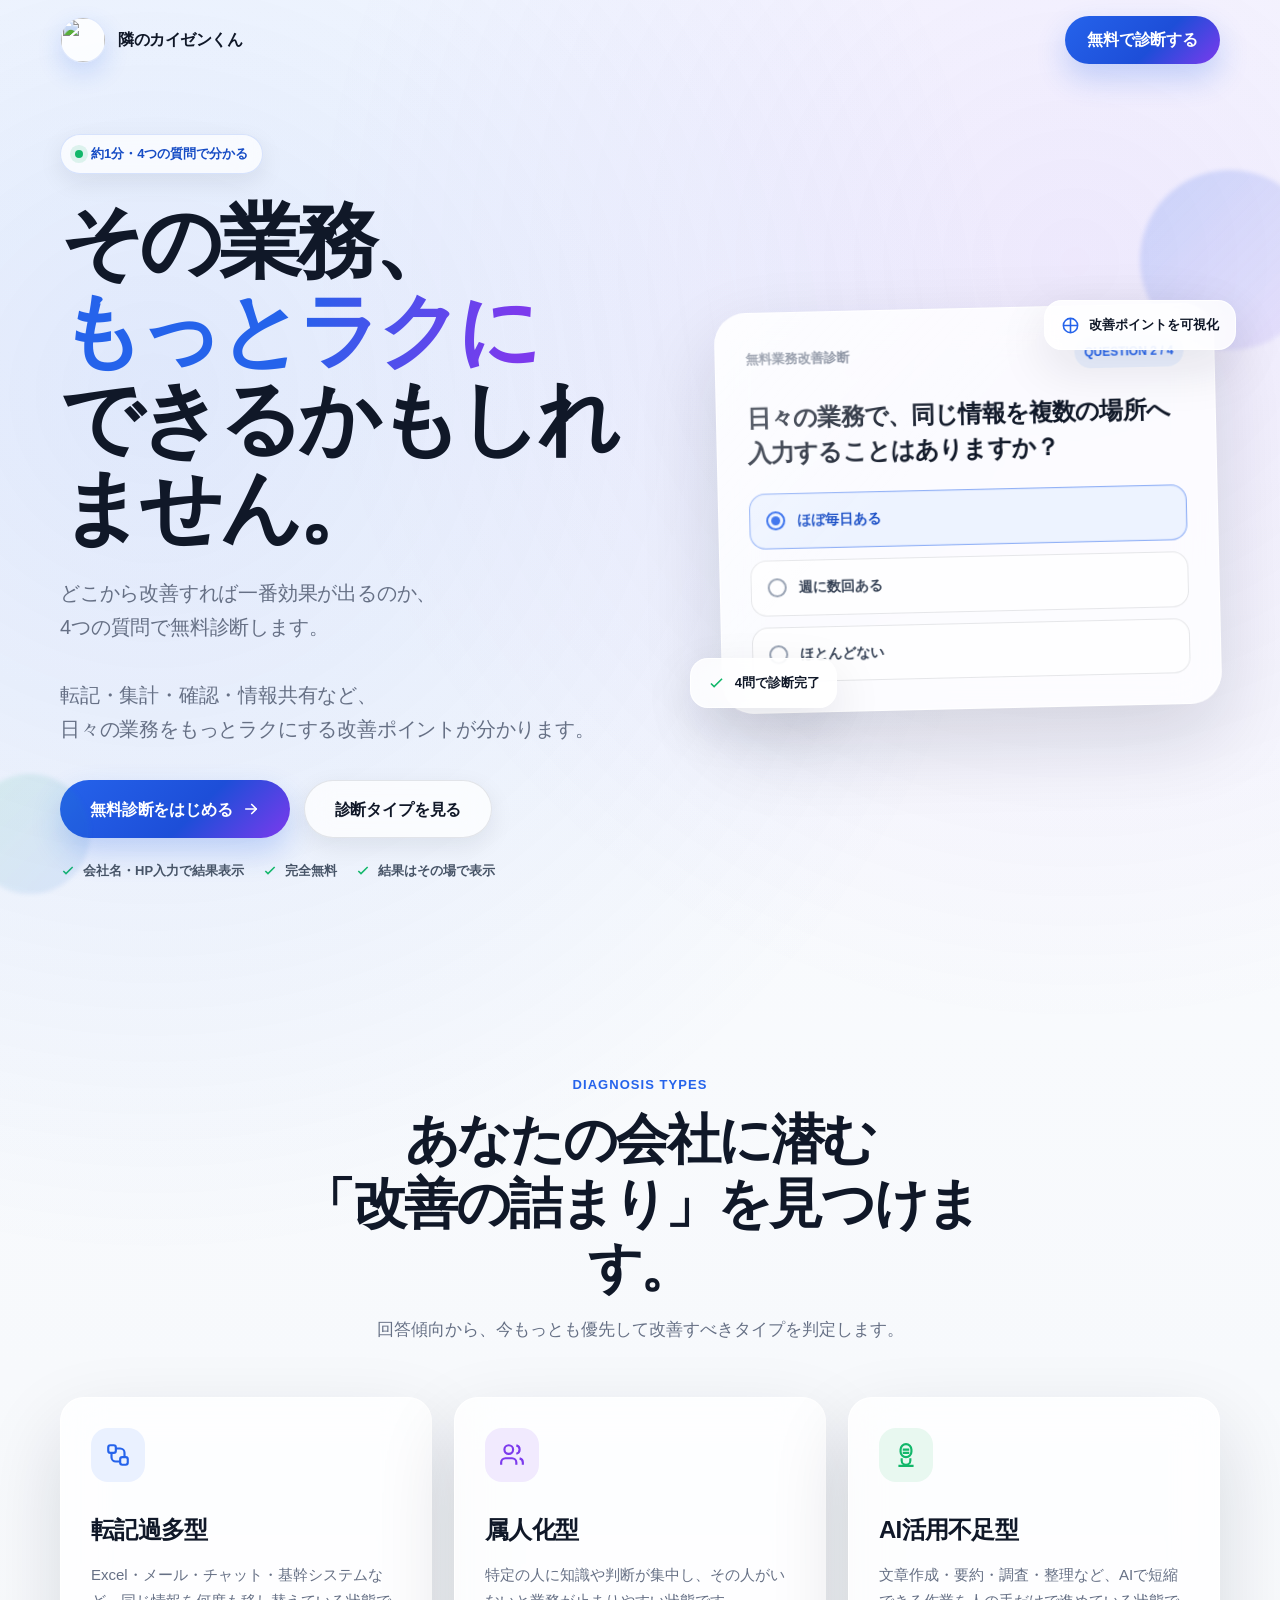
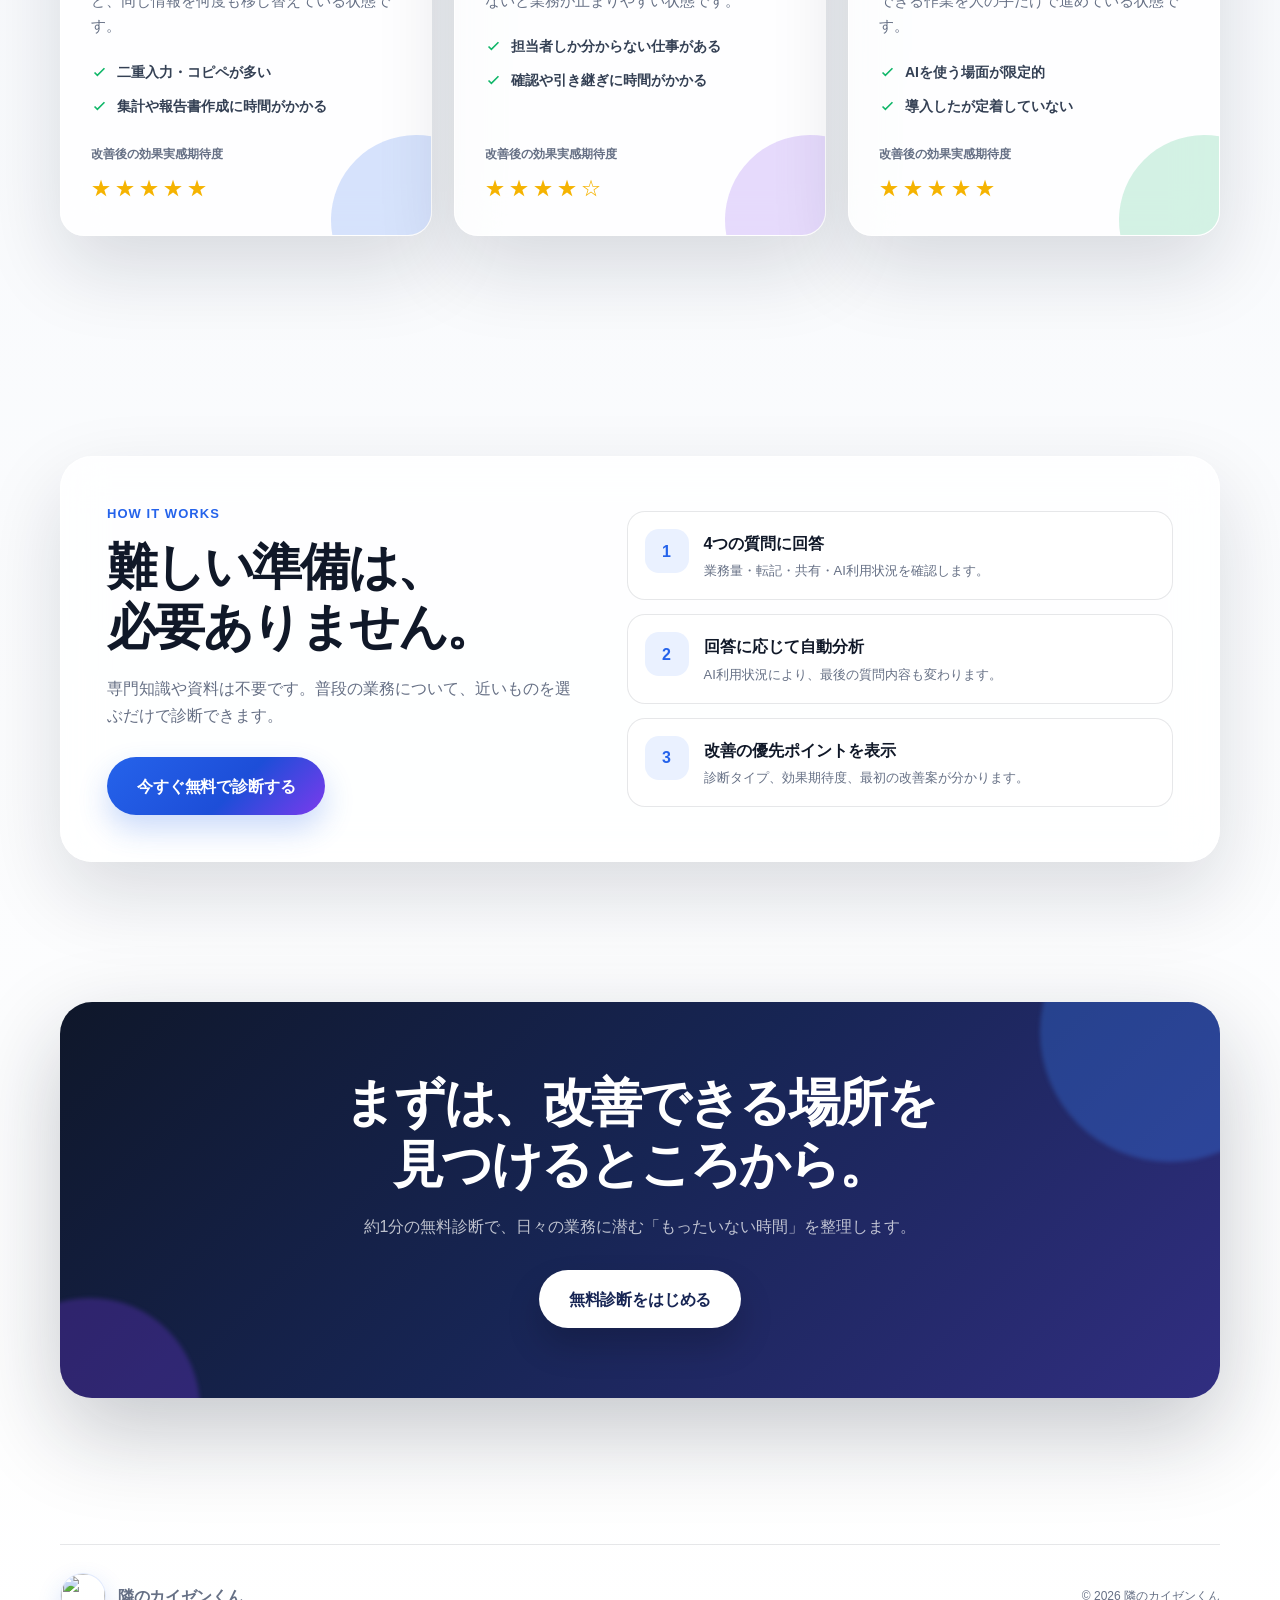
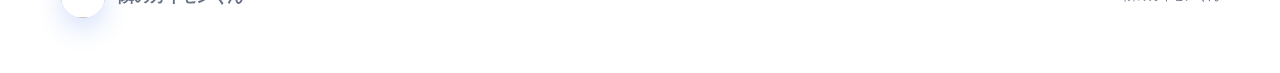
==== commit 7d4ced30: "Add files via upload" ====
--- a/index.html
+++ b/index.html
@@ -5,6 +5,8 @@
   <meta name="viewport" content="width=device-width, initial-scale=1.0" />
   <meta name="description" content="4つの質問で、業務改善の優先ポイントを無料診断。転記・集計・確認・情報共有など、日々の業務をもっとラクにするヒントが分かります。" />
   <meta name="theme-color" content="#f7f9fc" />
+  <link rel="icon" type="image/png" href="./kaizenkun-favicon.png" />
+  <link rel="apple-touch-icon" href="./kaizenkun-icon.png" />
   <title>無料業務改善診断｜隣のカイゼンくん</title>
   <style>
     :root {
@@ -91,17 +93,19 @@
     }
 
     .brand-mark {
-      width: 38px;
-      height: 38px;
+      width: 46px;
+      height: 46px;
       display: grid;
       place-items: center;
-      border-radius: 13px;
-      color: #fff;
-      background: linear-gradient(135deg, var(--primary), var(--accent));
-      box-shadow: 0 10px 24px rgba(37, 99, 235, .28);
-    }
-
-    .brand-mark svg { width: 22px; height: 22px; }
+      flex: 0 0 auto;
+      border-radius: 50%;
+      background: rgba(255,255,255,.82);
+      border: 1px solid rgba(37,99,235,.14);
+      box-shadow: 0 10px 24px rgba(37, 99, 235, .18);
+      overflow: hidden;
+    }
+
+    .brand-mark img { width: 100%; height: 100%; object-fit: cover; display: block; }
     .brand-name { font-size: 16px; }
 
     .btn {
@@ -688,7 +692,7 @@
       .container { width: min(calc(100% - 28px), var(--container)); }
       .site-header { padding-top: 12px; }
       .brand-name { font-size: 14px; }
-      .brand-mark { width: 34px; height: 34px; border-radius: 11px; }
+      .brand-mark { width: 40px; height: 40px; }
       .header-inner .btn { min-height: 42px; padding: 0 16px; font-size: 13px; }
       .hero { padding: 112px 0 64px; }
       h1 { font-size: clamp(42px, 13vw, 60px); }
@@ -730,7 +734,7 @@
     <div class="container header-inner">
       <a href="#top" class="brand" aria-label="隣のカイゼンくん トップへ">
         <span class="brand-mark" aria-hidden="true">
-          <svg viewBox="0 0 24 24" fill="none" stroke="currentColor" stroke-width="2" stroke-linecap="round" stroke-linejoin="round"><path d="M4 14l5-5 4 4 7-7"/><path d="M15 6h5v5"/><path d="M5 20h14"/></svg>
+          <img src="./kaizenkun-icon.png" alt="" width="46" height="46" />
         </span>
         <span class="brand-name">隣のカイゼンくん</span>
       </a>
@@ -858,7 +862,7 @@
 
   <footer>
     <div class="container footer-inner">
-      <div class="brand"><span class="brand-mark" aria-hidden="true"><svg viewBox="0 0 24 24" fill="none" stroke="currentColor" stroke-width="2"><path d="M4 14l5-5 4 4 7-7"/><path d="M15 6h5v5"/><path d="M5 20h14"/></svg></span><span class="brand-name">隣のカイゼンくん</span></div>
+      <div class="brand"><span class="brand-mark" aria-hidden="true"><img src="./kaizenkun-icon.png" alt="" width="46" height="46" /></span><span class="brand-name">隣のカイゼンくん</span></div>
       <div>© 2026 隣のカイゼンくん</div>
     </div>
   </footer>
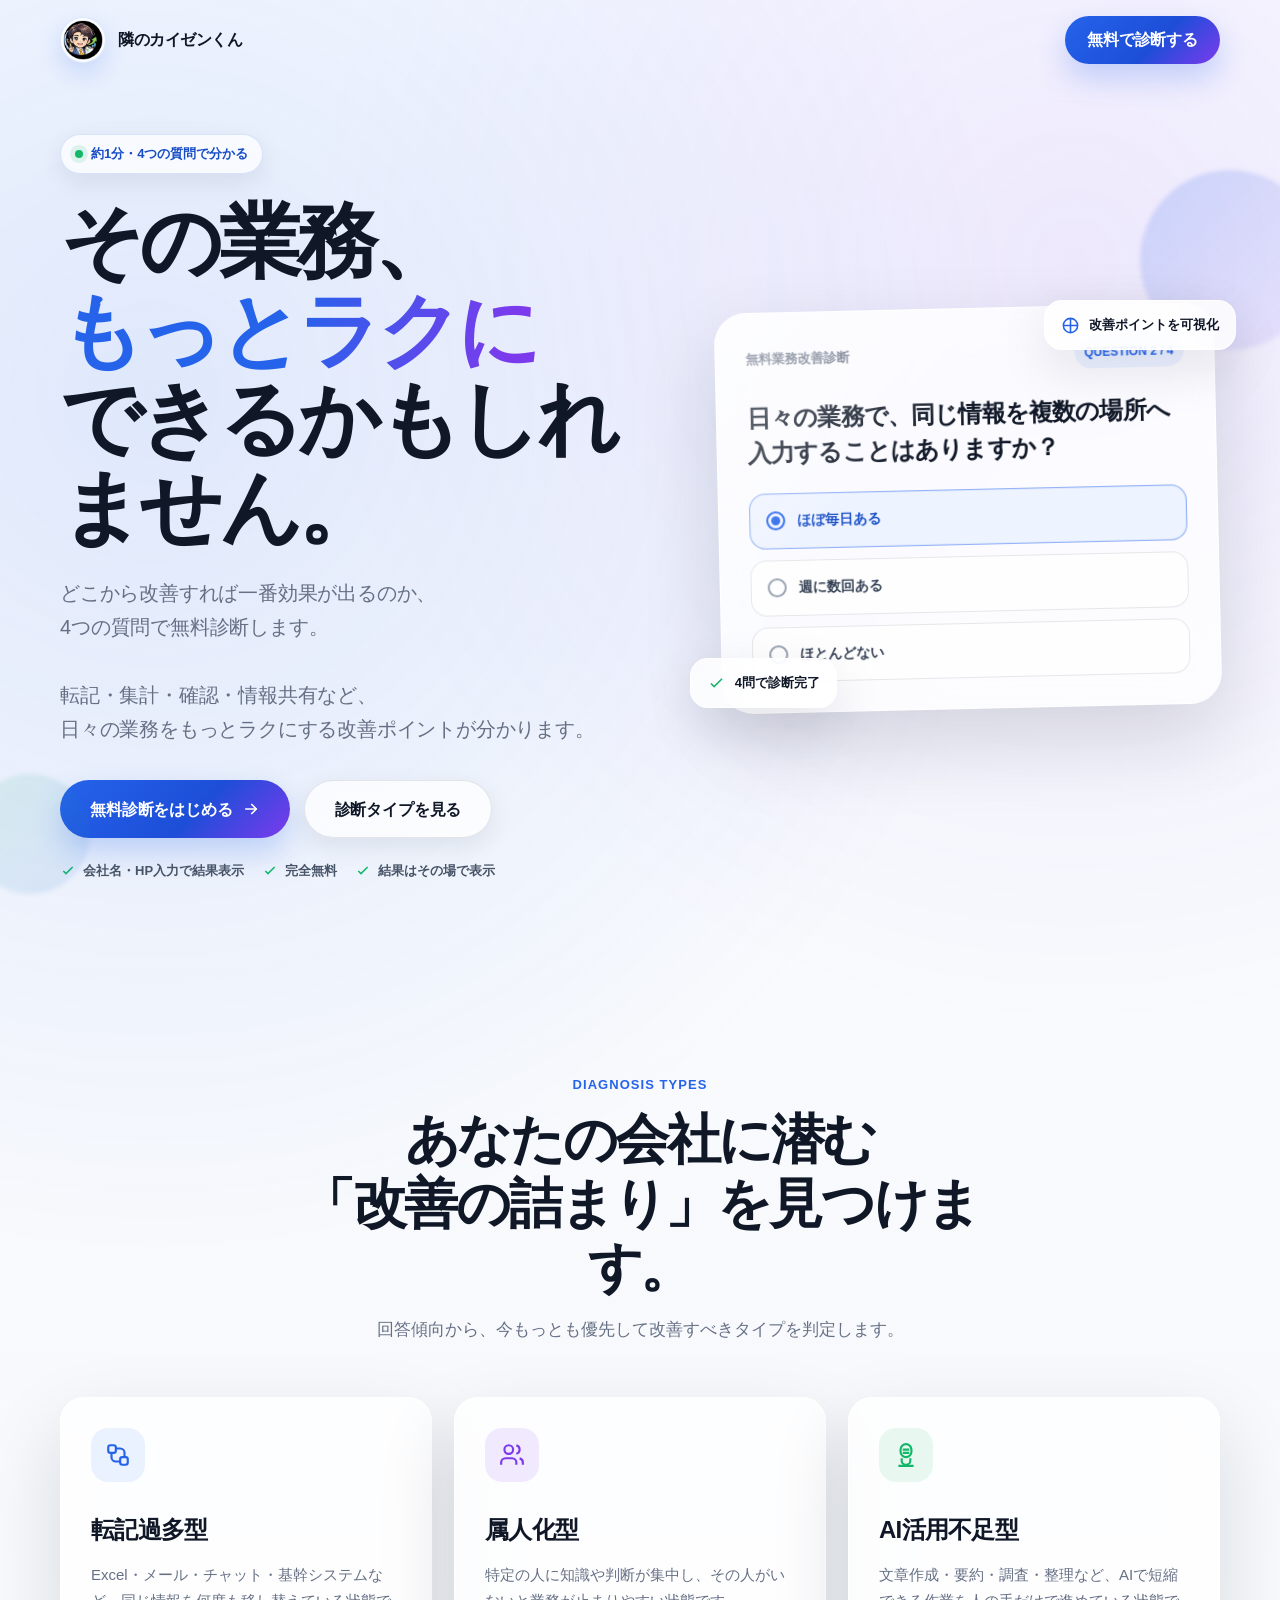
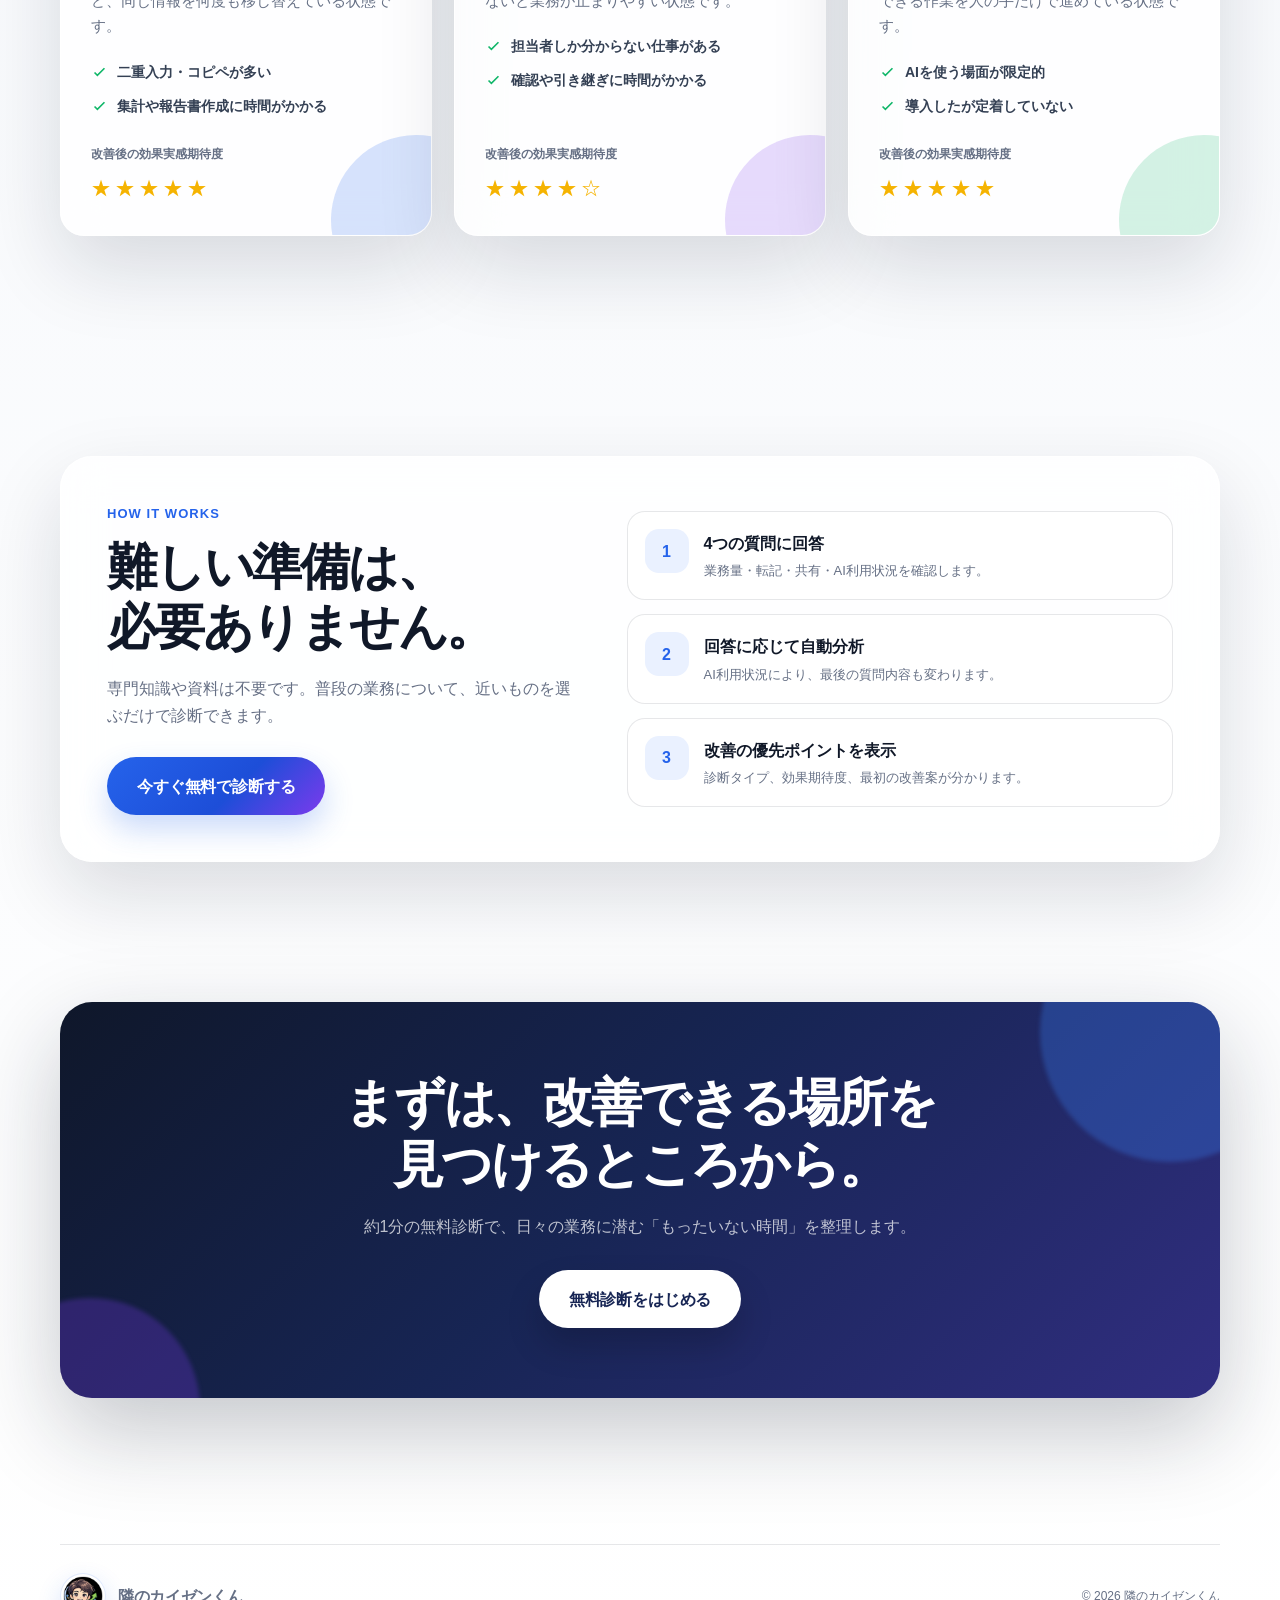
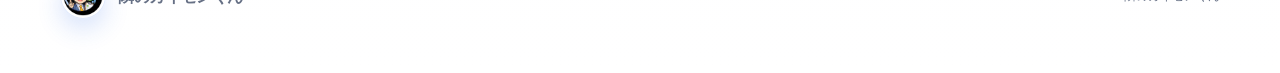
==== commit bf25ed1c: "Add files via upload" ====
--- a/index.html
+++ b/index.html
@@ -8,726 +8,7 @@
   <link rel="icon" type="image/png" href="./kaizenkun-favicon.png" />
   <link rel="apple-touch-icon" href="./kaizenkun-icon.png" />
   <title>無料業務改善診断｜隣のカイゼンくん</title>
-  <style>
-    :root {
-      --bg: #f7f9fc;
-      --surface: rgba(255, 255, 255, 0.76);
-      --surface-solid: #ffffff;
-      --text: #101828;
-      --muted: #667085;
-      --line: rgba(16, 24, 40, 0.10);
-      --primary: #2563eb;
-      --primary-dark: #164cc5;
-      --primary-soft: #eaf1ff;
-      --accent: #7c3aed;
-      --success: #12b76a;
-      --warning: #f79009;
-      --danger: #f04438;
-      --shadow-lg: 0 32px 80px rgba(15, 23, 42, 0.14);
-      --shadow-md: 0 18px 50px rgba(15, 23, 42, 0.10);
-      --shadow-sm: 0 8px 24px rgba(15, 23, 42, 0.08);
-      --radius-xl: 32px;
-      --radius-lg: 24px;
-      --radius-md: 18px;
-      --radius-sm: 12px;
-      --container: 1160px;
-    }
-
-    * { box-sizing: border-box; }
-    html { scroll-behavior: smooth; }
-    body {
-      margin: 0;
-      font-family: -apple-system, BlinkMacSystemFont, "Segoe UI", "Hiragino Sans", "Hiragino Kaku Gothic ProN", "Yu Gothic", Meiryo, sans-serif;
-      color: var(--text);
-      background:
-        radial-gradient(circle at 12% 12%, rgba(37, 99, 235, .13), transparent 28%),
-        radial-gradient(circle at 84% 8%, rgba(124, 58, 237, .10), transparent 24%),
-        linear-gradient(180deg, #fbfdff 0%, var(--bg) 42%, #ffffff 100%);
-      min-height: 100vh;
-      line-height: 1.7;
-      overflow-x: hidden;
-    }
-
-    body.modal-open { overflow: hidden; }
-    button, a { -webkit-tap-highlight-color: transparent; }
-    button { font: inherit; }
-    a { color: inherit; text-decoration: none; }
-
-    .container {
-      width: min(calc(100% - 40px), var(--container));
-      margin: 0 auto;
-    }
-
-    .site-header {
-      position: fixed;
-      top: 0;
-      left: 0;
-      width: 100%;
-      z-index: 40;
-      padding: 16px 0;
-      transition: .3s ease;
-    }
-
-    .site-header.scrolled {
-      padding: 10px 0;
-      background: rgba(247, 249, 252, .78);
-      border-bottom: 1px solid rgba(16, 24, 40, .07);
-      backdrop-filter: blur(18px);
-      -webkit-backdrop-filter: blur(18px);
-    }
-
-    .header-inner {
-      display: flex;
-      align-items: center;
-      justify-content: space-between;
-      gap: 20px;
-    }
-
-    .brand {
-      display: inline-flex;
-      align-items: center;
-      gap: 12px;
-      font-weight: 800;
-      letter-spacing: -.03em;
-      white-space: nowrap;
-    }
-
-    .brand-mark {
-      width: 46px;
-      height: 46px;
-      display: grid;
-      place-items: center;
-      flex: 0 0 auto;
-      border-radius: 50%;
-      background: rgba(255,255,255,.82);
-      border: 1px solid rgba(37,99,235,.14);
-      box-shadow: 0 10px 24px rgba(37, 99, 235, .18);
-      overflow: hidden;
-    }
-
-    .brand-mark img { width: 100%; height: 100%; object-fit: cover; display: block; }
-    .brand-name { font-size: 16px; }
-
-    .btn {
-      border: 0;
-      border-radius: 999px;
-      min-height: 48px;
-      padding: 0 22px;
-      display: inline-flex;
-      align-items: center;
-      justify-content: center;
-      gap: 9px;
-      font-weight: 800;
-      letter-spacing: -.01em;
-      cursor: pointer;
-      transition: transform .2s ease, box-shadow .2s ease, background .2s ease, opacity .2s ease;
-    }
-
-    .btn:hover { transform: translateY(-2px); }
-    .btn:active { transform: translateY(0); }
-
-    .btn-primary {
-      color: #fff;
-      background: linear-gradient(135deg, var(--primary), #1d4ed8 58%, var(--accent));
-      box-shadow: 0 14px 30px rgba(37, 99, 235, .24);
-    }
-
-    .btn-primary:hover { box-shadow: 0 18px 38px rgba(37, 99, 235, .32); }
-
-    .btn-secondary {
-      color: var(--text);
-      background: rgba(255,255,255,.72);
-      border: 1px solid var(--line);
-      box-shadow: var(--shadow-sm);
-      backdrop-filter: blur(14px);
-      -webkit-backdrop-filter: blur(14px);
-    }
-
-    .btn-large { min-height: 58px; padding: 0 30px; font-size: 16px; }
-    .btn-full { width: 100%; }
-
-    .hero {
-      min-height: 100svh;
-      display: grid;
-      align-items: center;
-      padding: 134px 0 82px;
-      position: relative;
-    }
-
-    .hero::before,
-    .hero::after {
-      content: "";
-      position: absolute;
-      border-radius: 50%;
-      filter: blur(2px);
-      pointer-events: none;
-      animation: floatOrb 8s ease-in-out infinite;
-    }
-
-    .hero::before {
-      width: 180px;
-      height: 180px;
-      right: -40px;
-      top: 170px;
-      background: linear-gradient(135deg, rgba(37,99,235,.18), rgba(124,58,237,.08));
-    }
-
-    .hero::after {
-      width: 120px;
-      height: 120px;
-      left: -30px;
-      bottom: 70px;
-      background: linear-gradient(135deg, rgba(18,183,106,.10), rgba(37,99,235,.10));
-      animation-delay: -3s;
-    }
-
-    .hero-grid {
-      display: grid;
-      grid-template-columns: 1.08fr .92fr;
-      gap: 64px;
-      align-items: center;
-    }
-
-    .eyebrow {
-      display: inline-flex;
-      align-items: center;
-      gap: 8px;
-      border: 1px solid rgba(37,99,235,.16);
-      background: rgba(255,255,255,.72);
-      color: var(--primary-dark);
-      border-radius: 999px;
-      padding: 8px 14px;
-      font-size: 13px;
-      font-weight: 800;
-      box-shadow: var(--shadow-sm);
-      backdrop-filter: blur(14px);
-      -webkit-backdrop-filter: blur(14px);
-    }
-
-    .eyebrow-dot {
-      width: 8px;
-      height: 8px;
-      border-radius: 50%;
-      background: var(--success);
-      box-shadow: 0 0 0 5px rgba(18,183,106,.12);
-    }
-
-    h1 {
-      margin: 24px 0 24px;
-      font-size: clamp(44px, 6.8vw, 82px);
-      line-height: 1.08;
-      letter-spacing: -.055em;
-      font-weight: 850;
-    }
-
-    .gradient-text {
-      color: transparent;
-      background: linear-gradient(100deg, var(--primary) 8%, #2563eb 48%, var(--accent) 94%);
-      -webkit-background-clip: text;
-      background-clip: text;
-    }
-
-    .hero-copy {
-      max-width: 650px;
-      font-size: clamp(16px, 1.6vw, 20px);
-      color: var(--muted);
-      margin: 0 0 34px;
-      letter-spacing: -.01em;
-    }
-
-    .hero-actions {
-      display: flex;
-      flex-wrap: wrap;
-      gap: 14px;
-      align-items: center;
-    }
-
-    .microcopy {
-      display: flex;
-      flex-wrap: wrap;
-      gap: 18px;
-      margin-top: 22px;
-      color: #475467;
-      font-size: 13px;
-      font-weight: 700;
-    }
-
-    .microcopy span { display: inline-flex; align-items: center; gap: 7px; }
-    .microcopy svg { width: 16px; height: 16px; color: var(--success); }
-
-    .diagnosis-preview {
-      position: relative;
-      min-height: 520px;
-      display: grid;
-      place-items: center;
-    }
-
-    .glass-card {
-      background: var(--surface);
-      border: 1px solid rgba(255,255,255,.86);
-      box-shadow: var(--shadow-lg);
-      backdrop-filter: blur(22px);
-      -webkit-backdrop-filter: blur(22px);
-    }
-
-    .preview-card {
-      width: min(100%, 500px);
-      border-radius: var(--radius-xl);
-      padding: 30px;
-      position: relative;
-      overflow: hidden;
-      transform: rotate(-1.3deg);
-      animation: cardFloat 6s ease-in-out infinite;
-    }
-
-    .preview-card::before {
-      content: "";
-      position: absolute;
-      inset: 0;
-      background: linear-gradient(135deg, rgba(255,255,255,.50), transparent 40%);
-      pointer-events: none;
-    }
-
-    .preview-top {
-      display: flex;
-      align-items: center;
-      justify-content: space-between;
-      gap: 14px;
-      margin-bottom: 26px;
-    }
-
-    .preview-label { font-size: 13px; color: var(--muted); font-weight: 700; }
-    .preview-step { font-size: 12px; font-weight: 800; color: var(--primary); background: var(--primary-soft); border-radius: 999px; padding: 6px 10px; }
-    .preview-question { font-size: 24px; line-height: 1.45; letter-spacing: -.035em; font-weight: 850; margin: 0 0 22px; }
-
-    .fake-option {
-      display: flex;
-      align-items: center;
-      gap: 12px;
-      padding: 15px 16px;
-      margin-top: 11px;
-      border-radius: 16px;
-      border: 1px solid var(--line);
-      background: rgba(255,255,255,.62);
-      color: #344054;
-      font-size: 14px;
-      font-weight: 700;
-    }
-
-    .fake-option.active {
-      border-color: rgba(37,99,235,.45);
-      background: rgba(234,241,255,.84);
-      color: var(--primary-dark);
-      box-shadow: inset 0 0 0 1px rgba(37,99,235,.08);
-    }
-
-    .fake-radio {
-      width: 19px;
-      height: 19px;
-      border-radius: 50%;
-      border: 2px solid #98a2b3;
-      display: grid;
-      place-items: center;
-      flex: 0 0 auto;
-    }
-
-    .fake-option.active .fake-radio { border-color: var(--primary); }
-    .fake-option.active .fake-radio::after { content: ""; width: 9px; height: 9px; border-radius: 50%; background: var(--primary); }
-
-    .floating-chip {
-      position: absolute;
-      border-radius: 18px;
-      padding: 13px 16px;
-      background: rgba(255,255,255,.84);
-      border: 1px solid rgba(255,255,255,.92);
-      box-shadow: var(--shadow-md);
-      backdrop-filter: blur(18px);
-      -webkit-backdrop-filter: blur(18px);
-      font-size: 13px;
-      font-weight: 800;
-      display: flex;
-      align-items: center;
-      gap: 9px;
-    }
-
-    .floating-chip svg { width: 19px; height: 19px; }
-    .chip-a { right: -16px; top: 52px; animation: chipFloat 5s ease-in-out infinite; }
-    .chip-b { left: -26px; bottom: 60px; animation: chipFloat 5.5s ease-in-out infinite -1.5s; }
-    .chip-a svg { color: var(--primary); }
-    .chip-b svg { color: var(--success); }
-
-    section { padding: 110px 0; }
-
-    .section-heading {
-      max-width: 760px;
-      margin: 0 auto 52px;
-      text-align: center;
-    }
-
-    .section-kicker {
-      color: var(--primary);
-      font-size: 13px;
-      font-weight: 850;
-      letter-spacing: .08em;
-      text-transform: uppercase;
-    }
-
-    .section-heading h2 {
-      margin: 12px 0 16px;
-      font-size: clamp(32px, 4.4vw, 54px);
-      line-height: 1.18;
-      letter-spacing: -.045em;
-    }
-
-    .section-heading p { margin: 0; color: var(--muted); font-size: 17px; }
-
-    .type-grid {
-      display: grid;
-      grid-template-columns: repeat(3, 1fr);
-      gap: 22px;
-    }
-
-    .type-card {
-      padding: 30px;
-      border-radius: var(--radius-lg);
-      min-height: 360px;
-      display: flex;
-      flex-direction: column;
-      position: relative;
-      overflow: hidden;
-      transition: transform .3s ease, box-shadow .3s ease;
-    }
-
-    .type-card:hover { transform: translateY(-8px); box-shadow: var(--shadow-lg); }
-    .type-card::after { content: ""; position: absolute; width: 170px; height: 170px; border-radius: 50%; right: -70px; bottom: -70px; opacity: .18; }
-    .type-card:nth-child(1)::after { background: var(--primary); }
-    .type-card:nth-child(2)::after { background: var(--accent); }
-    .type-card:nth-child(3)::after { background: var(--success); }
-
-    .type-icon {
-      width: 54px;
-      height: 54px;
-      border-radius: 17px;
-      display: grid;
-      place-items: center;
-      margin-bottom: 28px;
-    }
-    .type-icon svg { width: 26px; height: 26px; }
-    .icon-blue { color: var(--primary); background: var(--primary-soft); }
-    .icon-purple { color: var(--accent); background: #f1eafe; }
-    .icon-green { color: var(--success); background: #e8f8f0; }
-
-    .type-card h3 { font-size: 24px; letter-spacing: -.03em; margin: 0 0 12px; }
-    .type-card p { margin: 0; color: var(--muted); font-size: 15px; }
-    .type-points { margin: 22px 0 0; padding: 0; list-style: none; display: grid; gap: 10px; }
-    .type-points li { display: flex; align-items: flex-start; gap: 9px; font-size: 14px; color: #344054; font-weight: 700; }
-    .type-points svg { width: 17px; height: 17px; color: var(--success); margin-top: 3px; flex: 0 0 auto; }
-
-    .stars-wrap { margin-top: auto; padding-top: 26px; }
-    .stars-label { font-size: 12px; color: var(--muted); font-weight: 800; margin-bottom: 6px; }
-    .stars { letter-spacing: 4px; color: #f5b301; font-size: 20px; }
-
-    .process {
-      position: relative;
-    }
-
-    .process-shell {
-      border-radius: var(--radius-xl);
-      padding: 46px;
-      display: grid;
-      grid-template-columns: .92fr 1.08fr;
-      gap: 54px;
-      align-items: center;
-    }
-
-    .process-copy h2 { font-size: clamp(31px, 4vw, 50px); line-height: 1.2; letter-spacing: -.045em; margin: 12px 0 18px; }
-    .process-copy p { color: var(--muted); margin: 0 0 28px; }
-
-    .steps { display: grid; gap: 14px; }
-    .step-item { display: grid; grid-template-columns: 44px 1fr; gap: 15px; align-items: start; padding: 17px; border-radius: 18px; background: rgba(255,255,255,.62); border: 1px solid var(--line); }
-    .step-number { width: 44px; height: 44px; border-radius: 14px; display: grid; place-items: center; font-weight: 850; color: var(--primary); background: var(--primary-soft); }
-    .step-item h3 { font-size: 16px; margin: 1px 0 3px; }
-    .step-item p { font-size: 13px; margin: 0; color: var(--muted); }
-
-    .bottom-cta { padding-top: 30px; }
-    .cta-card {
-      position: relative;
-      overflow: hidden;
-      border-radius: var(--radius-xl);
-      padding: 70px 50px;
-      text-align: center;
-      color: #fff;
-      background: linear-gradient(135deg, #0f172a 0%, #172554 48%, #312e81 100%);
-      box-shadow: 0 34px 90px rgba(15,23,42,.24);
-    }
-
-    .cta-card::before,
-    .cta-card::after {
-      content: "";
-      position: absolute;
-      border-radius: 50%;
-      filter: blur(2px);
-      pointer-events: none;
-    }
-    .cta-card::before { width: 260px; height: 260px; right: -80px; top: -100px; background: rgba(59,130,246,.30); }
-    .cta-card::after { width: 220px; height: 220px; left: -80px; bottom: -120px; background: rgba(124,58,237,.28); }
-    .cta-card > * { position: relative; z-index: 1; }
-    .cta-card h2 { font-size: clamp(34px, 4vw, 54px); line-height: 1.2; letter-spacing: -.045em; margin: 0 0 18px; }
-    .cta-card p { max-width: 650px; margin: 0 auto 30px; color: rgba(255,255,255,.72); }
-    .cta-card .btn { background: #fff; color: #172554; box-shadow: 0 18px 34px rgba(0,0,0,.18); }
-
-    footer { padding: 36px 0 54px; color: var(--muted); font-size: 12px; }
-    .footer-inner { display: flex; align-items: center; justify-content: space-between; gap: 20px; border-top: 1px solid var(--line); padding-top: 28px; }
-
-    .modal-backdrop {
-      position: fixed;
-      inset: 0;
-      z-index: 100;
-      display: none;
-      align-items: center;
-      justify-content: center;
-      padding: 20px;
-      background: rgba(15, 23, 42, .46);
-      backdrop-filter: blur(12px);
-      -webkit-backdrop-filter: blur(12px);
-      opacity: 0;
-      transition: opacity .25s ease;
-    }
-
-    .modal-backdrop.is-open { display: flex; }
-    .modal-backdrop.is-visible { opacity: 1; }
-
-    .modal {
-      width: min(100%, 720px);
-      max-height: min(90svh, 820px);
-      overflow-y: auto;
-      border-radius: 30px;
-      background: rgba(255,255,255,.94);
-      border: 1px solid rgba(255,255,255,.92);
-      box-shadow: 0 40px 120px rgba(15,23,42,.28);
-      transform: translateY(18px) scale(.985);
-      transition: transform .25s ease;
-    }
-
-    .modal-backdrop.is-visible .modal { transform: translateY(0) scale(1); }
-
-    .modal-header {
-      position: sticky;
-      top: 0;
-      z-index: 2;
-      display: flex;
-      align-items: center;
-      justify-content: space-between;
-      gap: 20px;
-      padding: 22px 26px 16px;
-      background: rgba(255,255,255,.88);
-      backdrop-filter: blur(18px);
-      -webkit-backdrop-filter: blur(18px);
-      border-bottom: 1px solid var(--line);
-    }
-
-    .modal-title { margin: 0; font-size: 18px; letter-spacing: -.02em; }
-    .icon-btn { width: 40px; height: 40px; border-radius: 50%; border: 1px solid var(--line); background: #fff; display: grid; place-items: center; cursor: pointer; color: #475467; }
-    .icon-btn svg { width: 19px; height: 19px; }
-
-    .progress-wrap { padding: 18px 26px 0; }
-    .progress-info { display: flex; align-items: center; justify-content: space-between; gap: 20px; color: var(--muted); font-size: 12px; font-weight: 800; margin-bottom: 8px; }
-    .progress-bar { height: 7px; border-radius: 999px; background: #edf1f7; overflow: hidden; }
-    .progress-fill { height: 100%; width: 25%; border-radius: inherit; background: linear-gradient(90deg, var(--primary), var(--accent)); transition: width .35s ease; }
-
-    .modal-body { padding: 28px 26px 28px; }
-    .question-screen { animation: fadeSlide .32s ease; }
-    .question-kicker { font-size: 13px; color: var(--primary); font-weight: 850; margin-bottom: 10px; }
-    .question-title { margin: 0 0 8px; font-size: clamp(25px, 4vw, 34px); line-height: 1.35; letter-spacing: -.04em; }
-    .question-note { margin: 0 0 24px; color: var(--muted); font-size: 14px; }
-
-    .option-list { display: grid; gap: 12px; }
-    .option-card {
-      display: grid;
-      grid-template-columns: 24px 1fr;
-      gap: 14px;
-      align-items: center;
-      width: 100%;
-      text-align: left;
-      border-radius: 18px;
-      border: 1px solid var(--line);
-      background: rgba(255,255,255,.72);
-      padding: 17px 18px;
-      cursor: pointer;
-      transition: .2s ease;
-      color: var(--text);
-    }
-
-    .option-card:hover { border-color: rgba(37,99,235,.36); transform: translateY(-1px); box-shadow: 0 10px 24px rgba(15,23,42,.06); }
-    .option-card.selected { border-color: var(--primary); background: var(--primary-soft); box-shadow: inset 0 0 0 1px rgba(37,99,235,.08); }
-    .option-radio { width: 22px; height: 22px; border-radius: 50%; border: 2px solid #98a2b3; display: grid; place-items: center; }
-    .option-card.selected .option-radio { border-color: var(--primary); }
-    .option-card.selected .option-radio::after { content: ""; width: 10px; height: 10px; border-radius: 50%; background: var(--primary); }
-    .option-main { font-weight: 800; font-size: 15px; line-height: 1.45; }
-    .option-sub { display: block; margin-top: 4px; color: var(--muted); font-size: 12px; font-weight: 600; }
-
-    .modal-actions { display: flex; align-items: center; justify-content: space-between; gap: 14px; margin-top: 26px; }
-    .btn-back { visibility: hidden; }
-    .btn-back.is-visible { visibility: visible; }
-    .btn-next[disabled] { opacity: .45; pointer-events: none; }
-
-    .result-body { padding: 34px 28px 30px; }
-    .result-hero { text-align: center; }
-    .result-badge { display: inline-flex; align-items: center; gap: 8px; border-radius: 999px; color: var(--primary); background: var(--primary-soft); padding: 8px 13px; font-size: 12px; font-weight: 850; }
-    .result-icon { width: 72px; height: 72px; border-radius: 24px; display: grid; place-items: center; margin: 22px auto 18px; color: #fff; background: linear-gradient(135deg, var(--primary), var(--accent)); box-shadow: 0 18px 38px rgba(37,99,235,.26); }
-    .result-icon svg { width: 34px; height: 34px; }
-    .result-title { font-size: clamp(30px, 5vw, 44px); line-height: 1.2; letter-spacing: -.045em; margin: 0 0 10px; }
-    .result-lead { color: var(--muted); max-width: 560px; margin: 0 auto; }
-
-    .expectation-card { margin-top: 26px; padding: 20px; border-radius: 20px; background: linear-gradient(135deg, #fff9e7, #fffdf7); border: 1px solid rgba(245,179,1,.22); text-align: center; }
-    .expectation-label { font-size: 12px; color: #7a5a00; font-weight: 850; }
-    .expectation-stars { font-size: 30px; letter-spacing: 5px; color: #f5b301; margin: 5px 0 3px; }
-    .expectation-text { font-size: 12px; color: #8a6a15; }
-
-    .result-grid { display: grid; grid-template-columns: 1fr 1fr; gap: 14px; margin-top: 18px; }
-    .result-panel { border: 1px solid var(--line); border-radius: 20px; padding: 20px; background: rgba(255,255,255,.76); }
-    .result-panel h3 { margin: 0 0 12px; font-size: 15px; }
-    .result-list { list-style: none; padding: 0; margin: 0; display: grid; gap: 10px; }
-    .result-list li { display: flex; gap: 9px; align-items: flex-start; font-size: 13px; color: #475467; }
-    .result-list svg { width: 16px; height: 16px; flex: 0 0 auto; margin-top: 3px; color: var(--success); }
-    .score-bars { display: grid; gap: 11px; }
-    .score-row { display: grid; grid-template-columns: 104px 1fr 34px; gap: 9px; align-items: center; font-size: 12px; font-weight: 800; color: #475467; }
-    .score-track { height: 8px; border-radius: 999px; background: #edf1f7; overflow: hidden; }
-    .score-fill { height: 100%; border-radius: inherit; background: linear-gradient(90deg, var(--primary), var(--accent)); transition: width .7s ease .2s; }
-    .result-cta { margin-top: 20px; padding: 22px; border-radius: 22px; background: #f8faff; border: 1px solid rgba(37,99,235,.14); text-align: center; }
-    .result-cta p { margin: 0 0 14px; color: #475467; font-size: 13px; }
-    .result-subactions { display: flex; justify-content: center; margin-top: 12px; }
-    .text-button { border: 0; background: transparent; color: var(--muted); font-size: 12px; text-decoration: underline; cursor: pointer; }
-
-    .lead-gate { padding: 34px 28px 30px; }
-    .lead-gate-head { text-align: center; }
-    .lead-gate-icon { width: 76px; height: 76px; border-radius: 24px; display: grid; place-items: center; margin: 0 auto 18px; color: #fff; background: linear-gradient(135deg, var(--primary), var(--accent)); box-shadow: 0 18px 38px rgba(37,99,235,.26); }
-    .lead-gate-icon svg { width: 36px; height: 36px; }
-    .lead-gate h2 { margin: 0 0 10px; font-size: clamp(30px, 5vw, 44px); line-height: 1.2; letter-spacing: -.045em; }
-    .lead-gate-lead { margin: 0 auto; max-width: 560px; color: var(--muted); }
-    .found-count { margin: 24px 0 18px; padding: 20px; border-radius: 22px; background: linear-gradient(135deg, #f8faff, #f5f3ff); border: 1px solid rgba(37,99,235,.14); text-align: center; }
-    .found-count strong { display: block; font-size: 30px; line-height: 1.25; letter-spacing: -.04em; }
-    .found-count span { color: var(--muted); font-size: 13px; }
-    .lead-form { display: grid; gap: 16px; margin-top: 22px; }
-    .form-field { display: grid; gap: 8px; }
-    .form-field label { font-size: 13px; font-weight: 850; color: #344054; }
-    .required-badge { margin-left: 7px; color: var(--danger); font-size: 11px; }
-    .form-field input { width: 100%; min-height: 54px; border: 1px solid var(--line); border-radius: 16px; padding: 0 16px; background: #fff; color: var(--text); font: inherit; outline: none; transition: border-color .2s ease, box-shadow .2s ease; }
-    .form-field input:focus { border-color: var(--primary); box-shadow: 0 0 0 4px rgba(37,99,235,.10); }
-    .form-field input.is-error { border-color: var(--danger); box-shadow: 0 0 0 4px rgba(240,68,56,.08); }
-    .field-note { color: var(--muted); font-size: 11px; }
-    .field-error { display: none; color: var(--danger); font-size: 11px; font-weight: 700; }
-    .field-error.show { display: block; }
-    .privacy-note { margin: 14px 0 0; color: var(--muted); font-size: 11px; line-height: 1.65; text-align: center; }
-    .improvement-list { display: grid; gap: 12px; margin-top: 18px; }
-    .improvement-item { display: grid; grid-template-columns: 42px 1fr; gap: 13px; align-items: start; padding: 17px; border-radius: 18px; border: 1px solid var(--line); background: rgba(255,255,255,.78); }
-    .improvement-number { width: 42px; height: 42px; border-radius: 14px; display: grid; place-items: center; color: var(--primary); background: var(--primary-soft); font-size: 13px; font-weight: 900; }
-    .improvement-item h4 { margin: 0 0 4px; font-size: 15px; }
-    .improvement-item p { margin: 0; color: var(--muted); font-size: 12px; }
-    .free-offer { margin-top: 20px; padding: 22px; border-radius: 22px; text-align: center; color: #fff; background: linear-gradient(135deg, #0f172a, #312e81); box-shadow: var(--shadow-md); }
-    .free-offer strong { display: block; font-size: 20px; margin-bottom: 6px; }
-    .free-offer span { font-size: 12px; color: rgba(255,255,255,.72); }
-
-    .toast {
-      position: fixed;
-      left: 50%;
-      bottom: 28px;
-      z-index: 150;
-      transform: translate(-50%, 20px);
-      opacity: 0;
-      pointer-events: none;
-      background: #101828;
-      color: #fff;
-      border-radius: 999px;
-      padding: 12px 18px;
-      font-size: 13px;
-      font-weight: 700;
-      box-shadow: var(--shadow-md);
-      transition: .3s ease;
-    }
-    .toast.show { opacity: 1; transform: translate(-50%, 0); }
-
-    .reveal { opacity: 0; transform: translateY(28px); transition: opacity .7s ease, transform .7s ease; }
-    .reveal.visible { opacity: 1; transform: translateY(0); }
-
-    @keyframes cardFloat { 0%,100% { transform: rotate(-1.3deg) translateY(0); } 50% { transform: rotate(-.4deg) translateY(-10px); } }
-    @keyframes chipFloat { 0%,100% { transform: translateY(0); } 50% { transform: translateY(-9px); } }
-    @keyframes floatOrb { 0%,100% { transform: translate3d(0,0,0); } 50% { transform: translate3d(0,-14px,0); } }
-    @keyframes fadeSlide { from { opacity: 0; transform: translateX(12px); } to { opacity: 1; transform: translateX(0); } }
-
-
-    .analysis-loader { padding: 54px 28px 48px; text-align: center; }
-    .analysis-orbit { width: 96px; height: 96px; margin: 0 auto 24px; position: relative; display: grid; place-items: center; }
-    .analysis-orbit::before, .analysis-orbit::after { content: ""; position: absolute; border-radius: 50%; }
-    .analysis-orbit::before { inset: 0; border: 3px solid rgba(37,99,235,.12); border-top-color: var(--primary); border-right-color: var(--accent); animation: analysisSpin 1.1s linear infinite; }
-    .analysis-orbit::after { inset: 14px; border: 2px solid rgba(124,58,237,.10); border-bottom-color: var(--accent); animation: analysisSpinReverse 1.5s linear infinite; }
-    .analysis-orbit-icon { width: 48px; height: 48px; border-radius: 17px; display: grid; place-items: center; color: #fff; background: linear-gradient(135deg,var(--primary),var(--accent)); box-shadow: 0 14px 30px rgba(37,99,235,.25); animation: analysisPulse 1.7s ease-in-out infinite; }
-    .analysis-orbit-icon svg { width: 25px; height: 25px; }
-    .analysis-loader h2 { margin: 0 0 8px; font-size: clamp(27px,4vw,38px); letter-spacing: -.04em; }
-    .analysis-loader > p { margin: 0 auto; max-width: 520px; color: var(--muted); }
-    .analysis-steps { width: min(100%, 470px); margin: 30px auto 0; display: grid; gap: 10px; text-align: left; }
-    .analysis-step { display: flex; align-items: center; gap: 12px; padding: 13px 15px; border-radius: 15px; border: 1px solid var(--line); background: rgba(255,255,255,.72); color: #667085; font-size: 13px; font-weight: 750; transition: .35s ease; }
-    .analysis-step-dot { width: 22px; height: 22px; border-radius: 50%; display: grid; place-items: center; flex: 0 0 auto; background: #edf1f7; color: #98a2b3; font-size: 11px; }
-    .analysis-step.active { border-color: rgba(37,99,235,.3); background: var(--primary-soft); color: var(--primary-dark); transform: translateX(4px); }
-    .analysis-step.active .analysis-step-dot { background: var(--primary); color: #fff; box-shadow: 0 0 0 5px rgba(37,99,235,.10); }
-    .analysis-step.done { color: #166534; background: #effcf5; border-color: rgba(18,183,106,.22); }
-    .analysis-step.done .analysis-step-dot { background: var(--success); color: #fff; }
-    .submit-status { min-height: 22px; margin-top: 8px; text-align: center; color: var(--danger); font-size: 12px; font-weight: 700; }
-    @keyframes analysisSpin { to { transform: rotate(360deg); } }
-    @keyframes analysisSpinReverse { to { transform: rotate(-360deg); } }
-    @keyframes analysisPulse { 0%,100% { transform: scale(1); } 50% { transform: scale(1.07); } }
-
-    @media (max-width: 920px) {
-      .hero { min-height: auto; padding-top: 130px; }
-      .hero-grid, .process-shell { grid-template-columns: 1fr; }
-      .hero-grid { gap: 44px; }
-      .hero-copy br { display: none; }
-      .diagnosis-preview { min-height: 460px; }
-      .type-grid { grid-template-columns: 1fr; }
-      .type-card { min-height: auto; }
-      .process-shell { padding: 34px; gap: 36px; }
-    }
-
-    @media (max-width: 640px) {
-      .container { width: min(calc(100% - 28px), var(--container)); }
-      .site-header { padding-top: 12px; }
-      .brand-name { font-size: 14px; }
-      .brand-mark { width: 40px; height: 40px; }
-      .header-inner .btn { min-height: 42px; padding: 0 16px; font-size: 13px; }
-      .hero { padding: 112px 0 64px; }
-      h1 { font-size: clamp(42px, 13vw, 60px); }
-      .hero-actions { display: grid; }
-      .hero-actions .btn { width: 100%; }
-      .microcopy { gap: 10px 16px; }
-      .diagnosis-preview { min-height: 420px; }
-      .preview-card { padding: 22px; border-radius: 24px; }
-      .preview-question { font-size: 20px; }
-      .chip-a { right: -8px; top: 20px; }
-      .chip-b { left: -6px; bottom: 22px; }
-      .floating-chip { font-size: 11px; padding: 10px 12px; }
-      section { padding: 78px 0; }
-      .section-heading { margin-bottom: 34px; }
-      .section-heading p { font-size: 15px; }
-      .type-card { padding: 24px; }
-      .process-shell { padding: 25px 20px; border-radius: 26px; }
-      .cta-card { padding: 52px 22px; border-radius: 26px; }
-      .footer-inner { flex-direction: column; align-items: flex-start; }
-      .modal-backdrop { padding: 0; align-items: flex-end; }
-      .modal { width: 100%; max-height: 94svh; border-radius: 26px 26px 0 0; }
-      .modal-header { padding: 18px 18px 14px; }
-      .progress-wrap { padding: 16px 18px 0; }
-      .modal-body, .result-body, .lead-gate { padding: 24px 18px 24px; }
-      .modal-actions { position: sticky; bottom: 0; padding-top: 14px; background: linear-gradient(180deg, rgba(255,255,255,0), rgba(255,255,255,.98) 28%); }
-      .modal-actions .btn { min-height: 50px; }
-      .result-grid { grid-template-columns: 1fr; }
-      .score-row { grid-template-columns: 92px 1fr 32px; }
-    }
-
-    @media (prefers-reduced-motion: reduce) {
-      *, *::before, *::after { animation-duration: .01ms !important; animation-iteration-count: 1 !important; scroll-behavior: auto !important; transition-duration: .01ms !important; }
-      .reveal { opacity: 1; transform: none; }
-    }
-  </style>
+  <link rel="stylesheet" href="./style.css" />
 </head>
 <body>
   <header class="site-header" id="siteHeader">
@@ -892,199 +173,6 @@
   </div>
 
   <div class="toast" id="toast">結果をコピーしました</div>
-
-  <script>
-    const TIMEREX_URL = "https://timerex.net/s/kit19940501_5670/4a24126b/";
-    const GAS_URL = "https://script.google.com/macros/s/AKfycbzIJqjkQnw34CkspPvRz2Qt9j4-rJtLx_DQldNgctPJs1OgC4OJbw5ooVTZHag1hXNo/exec";
-
-    const questions = [
-      {
-        id: "routine",
-        title: "日々の業務で、繰り返し発生する作業はどのくらいありますか？",
-        note: "最も近いものを1つ選んでください。",
-        options: [
-          { label: "かなり多い", sub: "毎日、複数の定型作業に時間を取られている", value: "many", scores: { transfer: 1, manual: 4, ai: 1 } },
-          { label: "いくつかある", sub: "週に何度か、同じ手順を繰り返している", value: "some", scores: { transfer: 1, manual: 2, ai: 1 } },
-          { label: "あまりない", sub: "定型作業より、個別対応が中心", value: "few", scores: { transfer: 0, manual: 0, ai: 0 } }
-        ]
-      },
-      {
-        id: "transfer",
-        title: "同じ情報を、複数の場所へ入力・転記することはありますか？",
-        note: "Excel、メール、チャット、社内システムなどを含みます。",
-        options: [
-          { label: "ほぼ毎日ある", sub: "二重入力やコピペが日常的に発生している", value: "high", scores: { transfer: 5, manual: 1, ai: 0 } },
-          { label: "週に数回ある", sub: "定期的に転記や集計が発生している", value: "mid", scores: { transfer: 3, manual: 1, ai: 0 } },
-          { label: "ほとんどない", sub: "一度の入力で業務が完結することが多い", value: "low", scores: { transfer: 0, manual: 0, ai: 0 } }
-        ]
-      },
-      {
-        id: "aiUsage",
-        title: "ChatGPTなどの生成AIを、業務でどの程度使っていますか？",
-        note: "会社としての利用状況に最も近いものを選んでください。",
-        options: [
-          { label: "ほとんど使っていない", sub: "個人利用も含め、業務ではほぼ未導入", value: "none", scores: { transfer: 0, manual: 0, ai: 5 } },
-          { label: "一部の人だけ使っている", sub: "文章作成や調査などで個人差がある", value: "partial", scores: { transfer: 0, manual: 1, ai: 3 } },
-          { label: "会社・チームで使っている", sub: "一定のルールや活用例がある", value: "active", scores: { transfer: 0, manual: 0, ai: 1 } }
-        ]
-      }
-    ];
-
-    const branchQuestions = {
-      none: {
-        id: "aiBranch",
-        title: "AIを使っていない一番大きな理由は何ですか？",
-        note: "導入の障壁を確認し、最初の一歩を診断します。",
-        options: [
-          { label: "何に使えるか分からない", sub: "具体的な活用イメージがまだない", value: "unknown", scores: { transfer: 0, manual: 0, ai: 3 } },
-          { label: "情報管理や安全面が不安", sub: "社内ルールや利用基準が決まっていない", value: "security", scores: { transfer: 0, manual: 0, ai: 2 } },
-          { label: "試す時間・担当者がいない", sub: "導入検討まで手が回っていない", value: "resource", scores: { transfer: 0, manual: 2, ai: 2 } }
-        ]
-      },
-      partial: {
-        id: "aiBranch",
-        title: "AI活用が一部の人に留まっている理由は何ですか？",
-        note: "定着を妨げているポイントに最も近いものを選んでください。",
-        options: [
-          { label: "人によって使い方に差がある", sub: "得意な人だけが活用している", value: "skill_gap", scores: { transfer: 0, manual: 1, ai: 2 } },
-          { label: "便利な使い方が共有されていない", sub: "活用例やプロンプトが属人化している", value: "not_shared", scores: { transfer: 0, manual: 1, ai: 2 } },
-          { label: "日常業務に組み込めていない", sub: "試してはいるが、継続利用につながっていない", value: "not_embedded", scores: { transfer: 1, manual: 1, ai: 3 } }
-        ]
-      },
-      active: {
-        id: "aiBranch",
-        title: "現在のAI活用で、もっと改善したいことは何ですか？",
-        note: "次の改善段階に近いものを選んでください。",
-        options: [
-          { label: "定型業務まで自動化したい", sub: "AIとツールをつなぎ、作業自体を減らしたい", value: "automation", scores: { transfer: 2, manual: 1, ai: 1 } },
-          { label: "チーム全体に定着させたい", sub: "活用方法やルールを標準化したい", value: "adoption", scores: { transfer: 0, manual: 1, ai: 1 } },
-          { label: "効果を見える化したい", sub: "時間削減や成果を数値で把握したい", value: "measurement", scores: { transfer: 0, manual: 0, ai: 1 } }
-        ]
-      }
-    };
-
-    const patterns = {
-      "P01-A": { patternId:"P01", type:"手作業過多型", stars:5, lead:"繰り返し作業の量が多く、まずは手作業そのものを減らす余地があります。", priorities:["定型業務","作業時間","標準化"], improvements:["定型作業の棚卸し","繰り返し業務のテンプレート化","入力フォームの統一","作業手順の標準化","定型通知の自動化"] },
-      "P02-A": { patternId:"P02", type:"転記・入力過多型", stars:5, lead:"同じ情報を複数の場所へ入力しているため、転記削減の効果が出やすい状態です。", priorities:["転記・入力","集計","業務自動化"], improvements:["入力フォームの一本化","Excel集計の自動化","転記先の整理","定型報告書の自動作成","入力ミス・重複チェックの自動化"] },
-      "P02-B": { patternId:"P02", type:"転記・入力過多型", stars:5, lead:"転記削減に加え、現在のAI活用を業務フローへ組み込むことで大きな改善が期待できます。", priorities:["転記・入力","業務自動化","AI活用"], improvements:["入力フォームの一本化","ツール間の自動連携","AIによる入力内容の整形","集計・報告書の自動生成","エラーチェックの自動化"] },
-      "P03-A": { patternId:"P03", type:"AI導入迷子型", stars:5, lead:"AIの具体的な使い道が見えていないため、身近で安全な業務から試すのが効果的です。", priorities:["AI導入","文章作成","情報整理"], improvements:["メール文章の作成支援","会議内容の要約","情報収集・整理への活用","社内向けAI活用例の作成","小さな業務での試験導入"] },
-      "P03-B": { patternId:"P03", type:"AI導入迷子型", stars:5, lead:"現在負担になっている入力・転記業務からAIを試すと、効果を実感しやすい状態です。", priorities:["AI導入","転記・入力","定型業務"], improvements:["文章作成へのAI導入","入力内容の自動整形","転記前データの要約・分類","定型報告書の下書き作成","AI活用業務の選定"] },
-      "P04-A": { patternId:"P04", type:"AI安全整備型", stars:4, lead:"安全面への不安が導入の障壁になっているため、ルール整備が最初の改善ポイントです。", priorities:["利用ルール","情報管理","試験導入"], improvements:["AI利用ルールの作成","入力禁止情報の明確化","利用可能ツールの選定","安全に試せる業務の選定","小規模な試験運用"] },
-      "P05-A": { patternId:"P05", type:"AI属人化型", stars:4, lead:"AIを使える人にノウハウが偏っているため、使い方を共有資産に変える必要があります。", priorities:["AI標準化","ナレッジ共有","教育"], improvements:["業務別プロンプト集の作成","活用事例の共有","共通テンプレートの整備","AI利用ルールの統一","短時間の社内勉強会"] },
-      "P05-B": { patternId:"P05", type:"AI属人化型", stars:4, lead:"便利な使い方が個人の中に留まっているため、再利用できる形で共有する余地があります。", priorities:["ナレッジ共有","AI標準化","マニュアル"], improvements:["活用事例一覧の作成","社内プロンプトライブラリの整備","業務別の使い方ガイド作成","成果の共有方法を統一","質問・相談窓口の設定"] },
-      "P06-A": { patternId:"P06", type:"AI定着不足型", stars:5, lead:"AIは試せているものの、日常業務の手順に組み込まれていない状態です。", priorities:["AI定着","業務フロー","定型作業"], improvements:["AIを使う業務の固定化","業務手順へのAI工程追加","テンプレートの共通化","利用頻度の簡易記録","効果の定期確認"] },
-      "P06-B": { patternId:"P06", type:"AI定着不足型", stars:5, lead:"AIを単発利用で終わらせず、負担の大きい転記業務へ組み込むと効果が出やすい状態です。", priorities:["AI定着","転記・入力","業務自動化"], improvements:["転記前後のAI整形","定型入力のテンプレート化","フォームとAIの連携","集計・報告作成へのAI組み込み","自動処理対象の選定"] },
-      "P07-A": { patternId:"P07", type:"自動化ステップアップ型", stars:5, lead:"AI活用の次段階として、定型業務とツールをつないで作業自体を減らせる状態です。", priorities:["業務自動化","ツール連携","効果測定"], improvements:["フォームとスプレッドシートの自動連携","AIによるデータ整形","定型メールの自動作成","集計・報告書の自動生成","ツール間のデータ連携"] },
-      "P07-B": { patternId:"P07", type:"自動化ステップアップ型", stars:5, lead:"転記よりも、AIを使った業務処理や判断補助の自動化が次の改善候補です。", priorities:["業務自動化","AI活用","運用設計"], improvements:["定型メールの自動生成","議事録からタスクの自動抽出","問い合わせ内容の自動分類","社内文書の自動下書き","自動化後の確認フロー整備"] },
-      "P08-A": { patternId:"P08", type:"改善ポイント不明型", stars:3, lead:"明確な問題が少ないため、業務全体を整理して改善効果の高い場所を見つける段階です。", priorities:["業務整理","効果測定","優先順位"], improvements:["業務フローの可視化","作業時間の簡易計測","改善候補の棚卸し","効果指標の設定","次に改善する業務の優先順位付け"] },
-      "P08-B": { patternId:"P08", type:"改善ポイント不明型", stars:4, lead:"AI利用は進んでいるため、次はチーム全体で安定して活用する運用整理が必要です。", priorities:["運用整理","チーム定着","効果測定"], improvements:["利用状況の整理","チーム共通ルールの見直し","活用業務の優先順位付け","成果が出た事例の共有","定着度を確認する簡易チェック"] }
-    };
-
-    const state = { step:0, answers:[], selectedIndex:null, activeQuestions:[], lead:null, leadId:null, result:null, scores:null };
-    const diagnosisModal = document.getElementById("diagnosisModal");
-    const resultModal = document.getElementById("resultModal");
-    const questionContainer = document.getElementById("questionContainer");
-    const progressText = document.getElementById("progressText");
-    const progressFill = document.getElementById("progressFill");
-    const resultContainer = document.getElementById("resultContainer");
-
-    function openModal(modal){ modal.classList.add("is-open"); document.body.classList.add("modal-open"); requestAnimationFrame(()=>modal.classList.add("is-visible")); }
-    function closeModal(modal){ modal.classList.remove("is-visible"); setTimeout(()=>{ modal.classList.remove("is-open"); if(!document.querySelector(".modal-backdrop.is-open")) document.body.classList.remove("modal-open"); },240); }
-    function startDiagnosis(){ state.step=0; state.answers=[]; state.selectedIndex=null; state.lead=null; state.leadId=null; state.activeQuestions=[questions[0],questions[1],questions[2]]; renderQuestion(); openModal(diagnosisModal); }
-    function currentQuestion(){ return state.activeQuestions[state.step]; }
-
-    function renderQuestion(){
-      const q=currentQuestion();
-      state.selectedIndex=state.answers[state.step]?.optionIndex ?? null;
-      progressText.textContent=`QUESTION ${state.step+1} / 4`;
-      progressFill.style.width=`${((state.step+1)/4)*100}%`;
-      questionContainer.innerHTML=`<div class="question-screen"><div class="question-kicker">QUESTION ${state.step+1}</div><h3 class="question-title">${q.title}</h3><p class="question-note">${q.note}</p><div class="option-list">${q.options.map((o,i)=>`<button class="option-card ${state.selectedIndex===i?"selected":""}" data-index="${i}" type="button"><span class="option-radio"></span><span class="option-main">${o.label}<span class="option-sub">${o.sub}</span></span></button>`).join("")}</div><div class="modal-actions"><button class="btn btn-secondary btn-back ${state.step>0?"is-visible":""}" type="button" id="backButton">戻る</button><button class="btn btn-primary btn-next" type="button" id="nextButton" ${state.selectedIndex===null?"disabled":""}>${state.step===3?"診断を完了する":"次へ"}</button></div></div>`;
-      questionContainer.querySelectorAll(".option-card").forEach(btn=>btn.addEventListener("click",()=>{ state.selectedIndex=Number(btn.dataset.index); questionContainer.querySelectorAll(".option-card").forEach(el=>el.classList.remove("selected")); btn.classList.add("selected"); document.getElementById("nextButton").disabled=false; }));
-      document.getElementById("backButton").addEventListener("click",()=>{ if(state.step>0){ state.step--; renderQuestion(); }});
-      document.getElementById("nextButton").addEventListener("click",goNext);
-    }
-
-    function goNext(){
-      if(state.selectedIndex===null)return;
-      const q=currentQuestion(), option=q.options[state.selectedIndex];
-      state.answers[state.step]={questionId:q.id,optionIndex:state.selectedIndex,option};
-      if(q.id==="aiUsage") state.activeQuestions[3]=branchQuestions[option.value];
-      if(state.step<3){ state.step++; renderQuestion(); } else { calculateDiagnosis(); closeModal(diagnosisModal); setTimeout(showLeadGate,270); }
-    }
-
-    function answerById(id){ return state.answers.find(a=>a?.questionId===id)?.option || {}; }
-    function calculateScores(){ const scores={transfer:0,manual:0,ai:0}; state.answers.forEach(a=>Object.keys(scores).forEach(k=>scores[k]+=Number(a?.option?.scores?.[k]||0))); scores.total=scores.transfer+scores.manual+scores.ai; return scores; }
-    function highTransfer(){ return ["high","mid"].includes(answerById("transfer").value); }
-
-    function calculateDiagnosis(){
-      const routine=answerById("routine").value, transfer=answerById("transfer").value, aiUsage=answerById("aiUsage").value, branch=answerById("aiBranch").value;
-      let branchId="P08-A", reason="明確な改善負担が少ないため、業務整理を優先";
-      if(aiUsage==="none" && branch==="security"){ branchId="P04-A"; reason="AI未利用で、情報管理・安全面への不安が最大の障壁"; }
-      else if(aiUsage==="none" && branch==="unknown"){ branchId=highTransfer()?"P03-B":"P03-A"; reason=highTransfer()?"AIの用途が不明で、転記負担も高い":"AIの用途が分からず、身近な活用例が必要"; }
-      else if(aiUsage==="none" && branch==="resource" && routine==="many" && transfer!=="high"){ branchId="P01-A"; reason="担当者不足に加え、転記以外の繰り返し作業が多い"; }
-      else if(aiUsage==="partial" && branch==="skill_gap"){ branchId="P05-A"; reason="AI利用者によって使い方・スキルに差がある"; }
-      else if(aiUsage==="partial" && branch==="not_shared"){ branchId="P05-B"; reason="便利なAI活用方法が社内で共有されていない"; }
-      else if(aiUsage==="partial" && branch==="not_embedded"){ branchId=highTransfer()?"P06-B":"P06-A"; reason=highTransfer()?"AIが日常業務に定着せず、転記負担も高い":"AIを試しているが日常業務へ組み込めていない"; }
-      else if(aiUsage==="active" && branch==="automation"){ branchId=highTransfer()?"P07-A":"P07-B"; reason=highTransfer()?"AI利用済みで、転記を含む定型業務の自動化余地が大きい":"AI利用済みで、業務処理の自動化へ進める段階"; }
-      else if(aiUsage==="active" && branch==="adoption"){ branchId="P08-B"; reason="AIをチーム全体へ定着させる運用整理が必要"; }
-      else if(aiUsage==="active" && branch==="measurement"){ branchId="P08-A"; reason="改善効果を可視化し、次の優先順位を整理する段階"; }
-      else if(highTransfer()){ branchId=aiUsage==="none"?"P02-A":"P02-B"; reason="同じ情報の入力・転記が高頻度で発生している"; }
-      else if(routine==="many"){ branchId="P01-A"; reason="転記以外の繰り返し手作業が多い"; }
-      state.scores=calculateScores(); state.result={...patterns[branchId],branchId,reason};
-    }
-
-    function isValidCompanyUrl(value){ try{ const url=new URL(/^https?:\/\//i.test(value)?value:`https://${value}`); return Boolean(url.hostname&&url.hostname.includes(".")); }catch{return false;} }
-
-    function showLeadGate(){
-      const data=state.result;
-      resultContainer.innerHTML=`<div class="lead-gate"><div class="lead-gate-head"><div class="lead-gate-icon"><svg viewBox="0 0 24 24" fill="none" stroke="currentColor" stroke-width="2.2"><path d="m5 12 4 4L19 6"/><circle cx="12" cy="12" r="9"/></svg></div><div class="result-badge">診断が完了しました</div><h2>${data.type}の傾向があります</h2><p class="lead-gate-lead">回答内容をもとに、御社で優先度の高い改善ポイントを整理しました。</p></div><div class="found-count"><span>あなたの会社では</span><strong>約5個の改善案</strong><span>が見つかりました。</span></div><div class="expectation-card"><div class="expectation-label">改善後の効果実感期待度</div><div class="expectation-stars">${"★".repeat(data.stars)}${"☆".repeat(5-data.stars)}</div></div><form class="lead-form" id="leadForm" novalidate><div class="form-field"><label for="companyName">会社名<span class="required-badge">必須</span></label><input id="companyName" type="text" autocomplete="organization" placeholder="例：株式会社〇〇" required><div class="field-error" id="companyNameError">会社名を入力してください。</div></div><div class="form-field"><label for="companyUrl">会社ホームページ<span class="required-badge">必須</span></label><input id="companyUrl" type="url" inputmode="url" placeholder="例：https://example.co.jp" required><div class="field-note">会社概要や事業内容を確認し、改善案を具体化するために使用します。</div><div class="field-error" id="companyUrlError">有効な会社ホームページURLを入力してください。</div></div><button class="btn btn-primary btn-full btn-large" id="leadSubmit" type="submit">改善案を見る</button><div class="submit-status" id="submitStatus"></div></form><p class="privacy-note">入力内容は、診断結果の提供および業務改善のご案内に利用します。</p></div>`;
-      document.getElementById("leadForm").addEventListener("submit",handleLeadSubmit); openModal(resultModal);
-    }
-
-    async function handleLeadSubmit(event){
-      event.preventDefault();
-      const nameInput=document.getElementById("companyName"), urlInput=document.getElementById("companyUrl"), name=nameInput.value.trim(), rawUrl=urlInput.value.trim();
-      [nameInput,urlInput].forEach(el=>el.classList.remove("is-error")); document.querySelectorAll(".field-error").forEach(el=>el.classList.remove("show"));
-      let valid=true; if(!name){valid=false;nameInput.classList.add("is-error");document.getElementById("companyNameError").classList.add("show");} if(!rawUrl||!isValidCompanyUrl(rawUrl)){valid=false;urlInput.classList.add("is-error");document.getElementById("companyUrlError").classList.add("show");} if(!valid)return;
-      state.lead={companyName:name,companyUrl:/^https?:\/\//i.test(rawUrl)?rawUrl:`https://${rawUrl}`};
-      showAnalysisLoader();
-      try{
-        const response=await fetch(GAS_URL,{method:"POST",headers:{"Content-Type":"text/plain;charset=utf-8"},body:JSON.stringify(buildLeadPayload())});
-        const data=await response.json(); if(!data.success) throw new Error(data.message||"保存に失敗しました。"); state.leadId=data.leadId; await runAnalysisAnimation(); showResult();
-      }catch(error){ console.error(error); showLeadGate(); document.getElementById("submitStatus").textContent="通信に失敗しました。時間をおいてもう一度お試しください。"; document.getElementById("companyName").value=state.lead.companyName; document.getElementById("companyUrl").value=state.lead.companyUrl; }
-    }
-
-    function buildLeadPayload(){
-      const q1=state.answers[0]?.option?.label||"",q2=state.answers[1]?.option?.label||"",q3=state.answers[2]?.option?.label||"",q4=state.answers[3]?.option?.label||"";
-      return {action:"createLead",companyName:state.lead.companyName,companyUrl:state.lead.companyUrl,patternId:state.result.patternId,diagnosisType:state.result.type,branchId:state.result.branchId,branchReason:state.result.reason,effectRating:`${"★".repeat(state.result.stars)}${"☆".repeat(5-state.result.stars)}`,aiUsage:answerById("aiUsage").value||"",branchAnswer:q4,scores:state.scores,answers:{q1,q2,q3,q4},priorities:state.result.priorities,improvements:state.result.improvements};
-    }
-
-    function showAnalysisLoader(){
-      resultContainer.innerHTML=`<div class="analysis-loader"><div class="analysis-orbit"><div class="analysis-orbit-icon"><svg viewBox="0 0 24 24" fill="none" stroke="currentColor" stroke-width="2.1"><path d="M4 14l5-5 4 4 7-7"/><path d="M15 6h5v5"/></svg></div></div><h2>診断結果を作成しています</h2><p>回答内容と会社情報をもとに、改善効果の高いポイントを整理しています。</p><div class="analysis-steps"><div class="analysis-step active" id="analysisStep1"><span class="analysis-step-dot">1</span>会社情報を安全に保存しています</div><div class="analysis-step" id="analysisStep2"><span class="analysis-step-dot">2</span>回答傾向を分析しています</div><div class="analysis-step" id="analysisStep3"><span class="analysis-step-dot">3</span>改善案を選定しています</div></div></div>`;
-    }
-    const sleep=ms=>new Promise(resolve=>setTimeout(resolve,ms));
-    async function runAnalysisAnimation(){ const s1=document.getElementById("analysisStep1"),s2=document.getElementById("analysisStep2"),s3=document.getElementById("analysisStep3"); await sleep(450); s1?.classList.replace("active","done"); s1?.querySelector(".analysis-step-dot")&&(s1.querySelector(".analysis-step-dot").textContent="✓"); s2?.classList.add("active"); await sleep(650); s2?.classList.replace("active","done"); s2?.querySelector(".analysis-step-dot")&&(s2.querySelector(".analysis-step-dot").textContent="✓"); s3?.classList.add("active"); await sleep(650); s3?.classList.replace("active","done"); s3?.querySelector(".analysis-step-dot")&&(s3.querySelector(".analysis-step-dot").textContent="✓"); await sleep(300); }
-
-    function showResult(){
-      const d=state.result, stars="★".repeat(d.stars)+"☆".repeat(5-d.stars), scoreEntries=[["転記・入力",state.scores.transfer],["手作業",state.scores.manual],["AI活用",state.scores.ai]], max=Math.max(...scoreEntries.map(x=>x[1]),1);
-      resultContainer.innerHTML=`<div class="result-hero"><div class="result-badge">${escapeHtml(state.lead.companyName)}の診断結果</div><div class="result-icon"><svg viewBox="0 0 24 24" fill="none" stroke="currentColor" stroke-width="2.2"><path d="M4 14l5-5 4 4 7-7"/><path d="M15 6h5v5"/></svg></div><h2 class="result-title" id="resultTitle">${d.type}</h2><p class="result-lead">${d.lead}</p></div><div class="expectation-card"><div class="expectation-label">改善後の効果実感期待度</div><div class="expectation-stars">${stars}</div><div class="expectation-text">回答内容に基づく、現時点での改善期待度です。</div></div><div class="result-panel" style="margin-top:18px;"><h3>御社で検討できる改善案</h3><div class="improvement-list">${d.improvements.map((item,i)=>`<div class="improvement-item"><div class="improvement-number">${String(i+1).padStart(2,"0")}</div><div><h4>${item}</h4><p>${improvementDescription(item)}</p></div></div>`).join("")}</div></div><div class="result-panel" style="margin-top:14px;"><h3>回答傾向</h3><div class="score-bars">${scoreEntries.map(([label,value])=>`<div class="score-row"><span>${label}</span><div class="score-track"><div class="score-fill" style="width:${Math.max(8,value/max*100)}%"></div></div><strong>${value}</strong></div>`).join("")}</div></div><div class="free-offer"><strong>この中から1つ、無料で導入できます。</strong><span>御社の業務内容を確認し、効果が出やすい改善案を一緒に選定します。</span></div><div class="result-cta"><p>30分の無料相談で、御社に合う改善方法を具体的に整理します。</p><a class="btn btn-primary btn-full" href="${TIMEREX_URL}" target="_blank" rel="noopener" id="timerexButton">TimeRexで無料相談を予約する</a><div class="result-subactions"><button class="text-button" type="button" id="copyResult">診断結果をコピー</button></div></div>`;
-      document.getElementById("copyResult").addEventListener("click",copyResult); document.getElementById("timerexButton").addEventListener("click",recordTimerexClick);
-    }
-
-    function improvementDescription(item){ const map={"入力フォームの一本化":"複数の入力先を整理し、一度の入力で情報を活用できる状態を目指します。","Excel集計の自動化":"日次・週次・月次の集計作業を自動で更新できる形へ整えます。","AI利用ルールの作成":"安全に使うための入力基準や禁止事項を分かりやすく整理します。","業務フローの可視化":"業務の流れと停滞ポイントを見える状態にします。","定型メールの自動生成":"用途別の文章作成を短時間で行える仕組みを整えます。"}; return map[item]||"現在の業務に合わせて、無理なく始められる形へ具体化します。"; }
-
-    function recordTimerexClick(){ if(!state.leadId)return; fetch(GAS_URL,{method:"POST",headers:{"Content-Type":"text/plain;charset=utf-8"},body:JSON.stringify({action:"timerexClick",leadId:state.leadId}),keepalive:true}).catch(console.error); }
-    async function copyResult(){ const d=state.result,text=`【隣のカイゼンくん 無料業務改善診断】\n会社名：${state.lead?.companyName||""}\n会社HP：${state.lead?.companyUrl||""}\n診断タイプ：${d.type}\n改善後の効果実感期待度：${"★".repeat(d.stars)}${"☆".repeat(5-d.stars)}\n\n改善案\n・${d.improvements.join("\n・")}`; try{await navigator.clipboard.writeText(text);showToast("結果をコピーしました");}catch{showToast("コピーできませんでした");} }
-    function escapeHtml(value){ return String(value).replace(/[&<>'"]/g,ch=>({"&":"&amp;","<":"&lt;",">":"&gt;","'":"&#39;",'"':"&quot;"}[ch])); }
-    function showToast(message){ const toast=document.getElementById("toast");toast.textContent=message;toast.classList.add("show");setTimeout(()=>toast.classList.remove("show"),2200); }
-
-    document.querySelectorAll(".js-open-diagnosis").forEach(btn=>btn.addEventListener("click",startDiagnosis));
-    document.querySelectorAll(".js-close-modal").forEach(btn=>btn.addEventListener("click",()=>closeModal(diagnosisModal)));
-    document.querySelectorAll(".js-close-result").forEach(btn=>btn.addEventListener("click",()=>closeModal(resultModal)));
-    [diagnosisModal,resultModal].forEach(modal=>modal.addEventListener("click",e=>{if(e.target===modal)closeModal(modal);}));
-    document.addEventListener("keydown",e=>{if(e.key==="Escape"){if(resultModal.classList.contains("is-open"))closeModal(resultModal);else if(diagnosisModal.classList.contains("is-open"))closeModal(diagnosisModal);}});
-    const header=document.getElementById("siteHeader"); window.addEventListener("scroll",()=>header.classList.toggle("scrolled",window.scrollY>18),{passive:true});
-    const observer=new IntersectionObserver(entries=>entries.forEach(entry=>{if(entry.isIntersecting){entry.target.classList.add("visible");observer.unobserve(entry.target);}}),{threshold:.14}); document.querySelectorAll(".reveal").forEach(el=>observer.observe(el));
-  </script>
+  <script src="./script.js" defer></script>
 </body>
 </html>
--- a/style.css
+++ b/style.css
@@ -0,0 +1,718 @@
+:root {
+      --bg: #f7f9fc;
+      --surface: rgba(255, 255, 255, 0.76);
+      --surface-solid: #ffffff;
+      --text: #101828;
+      --muted: #667085;
+      --line: rgba(16, 24, 40, 0.10);
+      --primary: #2563eb;
+      --primary-dark: #164cc5;
+      --primary-soft: #eaf1ff;
+      --accent: #7c3aed;
+      --success: #12b76a;
+      --warning: #f79009;
+      --danger: #f04438;
+      --shadow-lg: 0 32px 80px rgba(15, 23, 42, 0.14);
+      --shadow-md: 0 18px 50px rgba(15, 23, 42, 0.10);
+      --shadow-sm: 0 8px 24px rgba(15, 23, 42, 0.08);
+      --radius-xl: 32px;
+      --radius-lg: 24px;
+      --radius-md: 18px;
+      --radius-sm: 12px;
+      --container: 1160px;
+    }
+
+    * { box-sizing: border-box; }
+    html { scroll-behavior: smooth; }
+    body {
+      margin: 0;
+      font-family: -apple-system, BlinkMacSystemFont, "Segoe UI", "Hiragino Sans", "Hiragino Kaku Gothic ProN", "Yu Gothic", Meiryo, sans-serif;
+      color: var(--text);
+      background:
+        radial-gradient(circle at 12% 12%, rgba(37, 99, 235, .13), transparent 28%),
+        radial-gradient(circle at 84% 8%, rgba(124, 58, 237, .10), transparent 24%),
+        linear-gradient(180deg, #fbfdff 0%, var(--bg) 42%, #ffffff 100%);
+      min-height: 100vh;
+      line-height: 1.7;
+      overflow-x: hidden;
+    }
+
+    body.modal-open { overflow: hidden; }
+    button, a { -webkit-tap-highlight-color: transparent; }
+    button { font: inherit; }
+    a { color: inherit; text-decoration: none; }
+
+    .container {
+      width: min(calc(100% - 40px), var(--container));
+      margin: 0 auto;
+    }
+
+    .site-header {
+      position: fixed;
+      top: 0;
+      left: 0;
+      width: 100%;
+      z-index: 40;
+      padding: 16px 0;
+      transition: .3s ease;
+    }
+
+    .site-header.scrolled {
+      padding: 10px 0;
+      background: rgba(247, 249, 252, .78);
+      border-bottom: 1px solid rgba(16, 24, 40, .07);
+      backdrop-filter: blur(18px);
+      -webkit-backdrop-filter: blur(18px);
+    }
+
+    .header-inner {
+      display: flex;
+      align-items: center;
+      justify-content: space-between;
+      gap: 20px;
+    }
+
+    .brand {
+      display: inline-flex;
+      align-items: center;
+      gap: 12px;
+      font-weight: 800;
+      letter-spacing: -.03em;
+      white-space: nowrap;
+    }
+
+    .brand-mark {
+      width: 46px;
+      height: 46px;
+      display: grid;
+      place-items: center;
+      flex: 0 0 auto;
+      border-radius: 50%;
+      background: rgba(255,255,255,.82);
+      border: 1px solid rgba(37,99,235,.14);
+      box-shadow: 0 10px 24px rgba(37, 99, 235, .18);
+      overflow: hidden;
+    }
+
+    .brand-mark img { width: 100%; height: 100%; object-fit: cover; display: block; }
+    .brand-name { font-size: 16px; }
+
+    .btn {
+      border: 0;
+      border-radius: 999px;
+      min-height: 48px;
+      padding: 0 22px;
+      display: inline-flex;
+      align-items: center;
+      justify-content: center;
+      gap: 9px;
+      font-weight: 800;
+      letter-spacing: -.01em;
+      cursor: pointer;
+      transition: transform .2s ease, box-shadow .2s ease, background .2s ease, opacity .2s ease;
+    }
+
+    .btn:hover { transform: translateY(-2px); }
+    .btn:active { transform: translateY(0); }
+
+    .btn-primary {
+      color: #fff;
+      background: linear-gradient(135deg, var(--primary), #1d4ed8 58%, var(--accent));
+      box-shadow: 0 14px 30px rgba(37, 99, 235, .24);
+    }
+
+    .btn-primary:hover { box-shadow: 0 18px 38px rgba(37, 99, 235, .32); }
+
+    .btn-secondary {
+      color: var(--text);
+      background: rgba(255,255,255,.72);
+      border: 1px solid var(--line);
+      box-shadow: var(--shadow-sm);
+      backdrop-filter: blur(14px);
+      -webkit-backdrop-filter: blur(14px);
+    }
+
+    .btn-large { min-height: 58px; padding: 0 30px; font-size: 16px; }
+    .btn-full { width: 100%; }
+
+    .hero {
+      min-height: 100svh;
+      display: grid;
+      align-items: center;
+      padding: 134px 0 82px;
+      position: relative;
+    }
+
+    .hero::before,
+    .hero::after {
+      content: "";
+      position: absolute;
+      border-radius: 50%;
+      filter: blur(2px);
+      pointer-events: none;
+      animation: floatOrb 8s ease-in-out infinite;
+    }
+
+    .hero::before {
+      width: 180px;
+      height: 180px;
+      right: -40px;
+      top: 170px;
+      background: linear-gradient(135deg, rgba(37,99,235,.18), rgba(124,58,237,.08));
+    }
+
+    .hero::after {
+      width: 120px;
+      height: 120px;
+      left: -30px;
+      bottom: 70px;
+      background: linear-gradient(135deg, rgba(18,183,106,.10), rgba(37,99,235,.10));
+      animation-delay: -3s;
+    }
+
+    .hero-grid {
+      display: grid;
+      grid-template-columns: 1.08fr .92fr;
+      gap: 64px;
+      align-items: center;
+    }
+
+    .eyebrow {
+      display: inline-flex;
+      align-items: center;
+      gap: 8px;
+      border: 1px solid rgba(37,99,235,.16);
+      background: rgba(255,255,255,.72);
+      color: var(--primary-dark);
+      border-radius: 999px;
+      padding: 8px 14px;
+      font-size: 13px;
+      font-weight: 800;
+      box-shadow: var(--shadow-sm);
+      backdrop-filter: blur(14px);
+      -webkit-backdrop-filter: blur(14px);
+    }
+
+    .eyebrow-dot {
+      width: 8px;
+      height: 8px;
+      border-radius: 50%;
+      background: var(--success);
+      box-shadow: 0 0 0 5px rgba(18,183,106,.12);
+    }
+
+    h1 {
+      margin: 24px 0 24px;
+      font-size: clamp(44px, 6.8vw, 82px);
+      line-height: 1.08;
+      letter-spacing: -.055em;
+      font-weight: 850;
+    }
+
+    .gradient-text {
+      color: transparent;
+      background: linear-gradient(100deg, var(--primary) 8%, #2563eb 48%, var(--accent) 94%);
+      -webkit-background-clip: text;
+      background-clip: text;
+    }
+
+    .hero-copy {
+      max-width: 650px;
+      font-size: clamp(16px, 1.6vw, 20px);
+      color: var(--muted);
+      margin: 0 0 34px;
+      letter-spacing: -.01em;
+    }
+
+    .hero-actions {
+      display: flex;
+      flex-wrap: wrap;
+      gap: 14px;
+      align-items: center;
+    }
+
+    .microcopy {
+      display: flex;
+      flex-wrap: wrap;
+      gap: 18px;
+      margin-top: 22px;
+      color: #475467;
+      font-size: 13px;
+      font-weight: 700;
+    }
+
+    .microcopy span { display: inline-flex; align-items: center; gap: 7px; }
+    .microcopy svg { width: 16px; height: 16px; color: var(--success); }
+
+    .diagnosis-preview {
+      position: relative;
+      min-height: 520px;
+      display: grid;
+      place-items: center;
+    }
+
+    .glass-card {
+      background: var(--surface);
+      border: 1px solid rgba(255,255,255,.86);
+      box-shadow: var(--shadow-lg);
+      backdrop-filter: blur(22px);
+      -webkit-backdrop-filter: blur(22px);
+    }
+
+    .preview-card {
+      width: min(100%, 500px);
+      border-radius: var(--radius-xl);
+      padding: 30px;
+      position: relative;
+      overflow: hidden;
+      transform: rotate(-1.3deg);
+      animation: cardFloat 6s ease-in-out infinite;
+    }
+
+    .preview-card::before {
+      content: "";
+      position: absolute;
+      inset: 0;
+      background: linear-gradient(135deg, rgba(255,255,255,.50), transparent 40%);
+      pointer-events: none;
+    }
+
+    .preview-top {
+      display: flex;
+      align-items: center;
+      justify-content: space-between;
+      gap: 14px;
+      margin-bottom: 26px;
+    }
+
+    .preview-label { font-size: 13px; color: var(--muted); font-weight: 700; }
+    .preview-step { font-size: 12px; font-weight: 800; color: var(--primary); background: var(--primary-soft); border-radius: 999px; padding: 6px 10px; }
+    .preview-question { font-size: 24px; line-height: 1.45; letter-spacing: -.035em; font-weight: 850; margin: 0 0 22px; }
+
+    .fake-option {
+      display: flex;
+      align-items: center;
+      gap: 12px;
+      padding: 15px 16px;
+      margin-top: 11px;
+      border-radius: 16px;
+      border: 1px solid var(--line);
+      background: rgba(255,255,255,.62);
+      color: #344054;
+      font-size: 14px;
+      font-weight: 700;
+    }
+
+    .fake-option.active {
+      border-color: rgba(37,99,235,.45);
+      background: rgba(234,241,255,.84);
+      color: var(--primary-dark);
+      box-shadow: inset 0 0 0 1px rgba(37,99,235,.08);
+    }
+
+    .fake-radio {
+      width: 19px;
+      height: 19px;
+      border-radius: 50%;
+      border: 2px solid #98a2b3;
+      display: grid;
+      place-items: center;
+      flex: 0 0 auto;
+    }
+
+    .fake-option.active .fake-radio { border-color: var(--primary); }
+    .fake-option.active .fake-radio::after { content: ""; width: 9px; height: 9px; border-radius: 50%; background: var(--primary); }
+
+    .floating-chip {
+      position: absolute;
+      border-radius: 18px;
+      padding: 13px 16px;
+      background: rgba(255,255,255,.84);
+      border: 1px solid rgba(255,255,255,.92);
+      box-shadow: var(--shadow-md);
+      backdrop-filter: blur(18px);
+      -webkit-backdrop-filter: blur(18px);
+      font-size: 13px;
+      font-weight: 800;
+      display: flex;
+      align-items: center;
+      gap: 9px;
+    }
+
+    .floating-chip svg { width: 19px; height: 19px; }
+    .chip-a { right: -16px; top: 52px; animation: chipFloat 5s ease-in-out infinite; }
+    .chip-b { left: -26px; bottom: 60px; animation: chipFloat 5.5s ease-in-out infinite -1.5s; }
+    .chip-a svg { color: var(--primary); }
+    .chip-b svg { color: var(--success); }
+
+    section { padding: 110px 0; }
+
+    .section-heading {
+      max-width: 760px;
+      margin: 0 auto 52px;
+      text-align: center;
+    }
+
+    .section-kicker {
+      color: var(--primary);
+      font-size: 13px;
+      font-weight: 850;
+      letter-spacing: .08em;
+      text-transform: uppercase;
+    }
+
+    .section-heading h2 {
+      margin: 12px 0 16px;
+      font-size: clamp(32px, 4.4vw, 54px);
+      line-height: 1.18;
+      letter-spacing: -.045em;
+    }
+
+    .section-heading p { margin: 0; color: var(--muted); font-size: 17px; }
+
+    .type-grid {
+      display: grid;
+      grid-template-columns: repeat(3, 1fr);
+      gap: 22px;
+    }
+
+    .type-card {
+      padding: 30px;
+      border-radius: var(--radius-lg);
+      min-height: 360px;
+      display: flex;
+      flex-direction: column;
+      position: relative;
+      overflow: hidden;
+      transition: transform .3s ease, box-shadow .3s ease;
+    }
+
+    .type-card:hover { transform: translateY(-8px); box-shadow: var(--shadow-lg); }
+    .type-card::after { content: ""; position: absolute; width: 170px; height: 170px; border-radius: 50%; right: -70px; bottom: -70px; opacity: .18; }
+    .type-card:nth-child(1)::after { background: var(--primary); }
+    .type-card:nth-child(2)::after { background: var(--accent); }
+    .type-card:nth-child(3)::after { background: var(--success); }
+
+    .type-icon {
+      width: 54px;
+      height: 54px;
+      border-radius: 17px;
+      display: grid;
+      place-items: center;
+      margin-bottom: 28px;
+    }
+    .type-icon svg { width: 26px; height: 26px; }
+    .icon-blue { color: var(--primary); background: var(--primary-soft); }
+    .icon-purple { color: var(--accent); background: #f1eafe; }
+    .icon-green { color: var(--success); background: #e8f8f0; }
+
+    .type-card h3 { font-size: 24px; letter-spacing: -.03em; margin: 0 0 12px; }
+    .type-card p { margin: 0; color: var(--muted); font-size: 15px; }
+    .type-points { margin: 22px 0 0; padding: 0; list-style: none; display: grid; gap: 10px; }
+    .type-points li { display: flex; align-items: flex-start; gap: 9px; font-size: 14px; color: #344054; font-weight: 700; }
+    .type-points svg { width: 17px; height: 17px; color: var(--success); margin-top: 3px; flex: 0 0 auto; }
+
+    .stars-wrap { margin-top: auto; padding-top: 26px; }
+    .stars-label { font-size: 12px; color: var(--muted); font-weight: 800; margin-bottom: 6px; }
+    .stars { letter-spacing: 4px; color: #f5b301; font-size: 20px; }
+
+    .process {
+      position: relative;
+    }
+
+    .process-shell {
+      border-radius: var(--radius-xl);
+      padding: 46px;
+      display: grid;
+      grid-template-columns: .92fr 1.08fr;
+      gap: 54px;
+      align-items: center;
+    }
+
+    .process-copy h2 { font-size: clamp(31px, 4vw, 50px); line-height: 1.2; letter-spacing: -.045em; margin: 12px 0 18px; }
+    .process-copy p { color: var(--muted); margin: 0 0 28px; }
+
+    .steps { display: grid; gap: 14px; }
+    .step-item { display: grid; grid-template-columns: 44px 1fr; gap: 15px; align-items: start; padding: 17px; border-radius: 18px; background: rgba(255,255,255,.62); border: 1px solid var(--line); }
+    .step-number { width: 44px; height: 44px; border-radius: 14px; display: grid; place-items: center; font-weight: 850; color: var(--primary); background: var(--primary-soft); }
+    .step-item h3 { font-size: 16px; margin: 1px 0 3px; }
+    .step-item p { font-size: 13px; margin: 0; color: var(--muted); }
+
+    .bottom-cta { padding-top: 30px; }
+    .cta-card {
+      position: relative;
+      overflow: hidden;
+      border-radius: var(--radius-xl);
+      padding: 70px 50px;
+      text-align: center;
+      color: #fff;
+      background: linear-gradient(135deg, #0f172a 0%, #172554 48%, #312e81 100%);
+      box-shadow: 0 34px 90px rgba(15,23,42,.24);
+    }
+
+    .cta-card::before,
+    .cta-card::after {
+      content: "";
+      position: absolute;
+      border-radius: 50%;
+      filter: blur(2px);
+      pointer-events: none;
+    }
+    .cta-card::before { width: 260px; height: 260px; right: -80px; top: -100px; background: rgba(59,130,246,.30); }
+    .cta-card::after { width: 220px; height: 220px; left: -80px; bottom: -120px; background: rgba(124,58,237,.28); }
+    .cta-card > * { position: relative; z-index: 1; }
+    .cta-card h2 { font-size: clamp(34px, 4vw, 54px); line-height: 1.2; letter-spacing: -.045em; margin: 0 0 18px; }
+    .cta-card p { max-width: 650px; margin: 0 auto 30px; color: rgba(255,255,255,.72); }
+    .cta-card .btn { background: #fff; color: #172554; box-shadow: 0 18px 34px rgba(0,0,0,.18); }
+
+    footer { padding: 36px 0 54px; color: var(--muted); font-size: 12px; }
+    .footer-inner { display: flex; align-items: center; justify-content: space-between; gap: 20px; border-top: 1px solid var(--line); padding-top: 28px; }
+
+    .modal-backdrop {
+      position: fixed;
+      inset: 0;
+      z-index: 100;
+      display: none;
+      align-items: center;
+      justify-content: center;
+      padding: 20px;
+      background: rgba(15, 23, 42, .46);
+      backdrop-filter: blur(12px);
+      -webkit-backdrop-filter: blur(12px);
+      opacity: 0;
+      transition: opacity .25s ease;
+    }
+
+    .modal-backdrop.is-open { display: flex; }
+    .modal-backdrop.is-visible { opacity: 1; }
+
+    .modal {
+      width: min(100%, 720px);
+      max-height: min(90svh, 820px);
+      overflow-y: auto;
+      border-radius: 30px;
+      background: rgba(255,255,255,.94);
+      border: 1px solid rgba(255,255,255,.92);
+      box-shadow: 0 40px 120px rgba(15,23,42,.28);
+      transform: translateY(18px) scale(.985);
+      transition: transform .25s ease;
+    }
+
+    .modal-backdrop.is-visible .modal { transform: translateY(0) scale(1); }
+
+    .modal-header {
+      position: sticky;
+      top: 0;
+      z-index: 2;
+      display: flex;
+      align-items: center;
+      justify-content: space-between;
+      gap: 20px;
+      padding: 22px 26px 16px;
+      background: rgba(255,255,255,.88);
+      backdrop-filter: blur(18px);
+      -webkit-backdrop-filter: blur(18px);
+      border-bottom: 1px solid var(--line);
+    }
+
+    .modal-title { margin: 0; font-size: 18px; letter-spacing: -.02em; }
+    .icon-btn { width: 40px; height: 40px; border-radius: 50%; border: 1px solid var(--line); background: #fff; display: grid; place-items: center; cursor: pointer; color: #475467; }
+    .icon-btn svg { width: 19px; height: 19px; }
+
+    .progress-wrap { padding: 18px 26px 0; }
+    .progress-info { display: flex; align-items: center; justify-content: space-between; gap: 20px; color: var(--muted); font-size: 12px; font-weight: 800; margin-bottom: 8px; }
+    .progress-bar { height: 7px; border-radius: 999px; background: #edf1f7; overflow: hidden; }
+    .progress-fill { height: 100%; width: 25%; border-radius: inherit; background: linear-gradient(90deg, var(--primary), var(--accent)); transition: width .35s ease; }
+
+    .modal-body { padding: 28px 26px 28px; }
+    .question-screen { animation: fadeSlide .32s ease; }
+    .question-kicker { font-size: 13px; color: var(--primary); font-weight: 850; margin-bottom: 10px; }
+    .question-title { margin: 0 0 8px; font-size: clamp(25px, 4vw, 34px); line-height: 1.35; letter-spacing: -.04em; }
+    .question-note { margin: 0 0 24px; color: var(--muted); font-size: 14px; }
+
+    .option-list { display: grid; gap: 12px; }
+    .option-card {
+      display: grid;
+      grid-template-columns: 24px 1fr;
+      gap: 14px;
+      align-items: center;
+      width: 100%;
+      text-align: left;
+      border-radius: 18px;
+      border: 1px solid var(--line);
+      background: rgba(255,255,255,.72);
+      padding: 17px 18px;
+      cursor: pointer;
+      transition: .2s ease;
+      color: var(--text);
+    }
+
+    .option-card:hover { border-color: rgba(37,99,235,.36); transform: translateY(-1px); box-shadow: 0 10px 24px rgba(15,23,42,.06); }
+    .option-card.selected { border-color: var(--primary); background: var(--primary-soft); box-shadow: inset 0 0 0 1px rgba(37,99,235,.08); }
+    .option-radio { width: 22px; height: 22px; border-radius: 50%; border: 2px solid #98a2b3; display: grid; place-items: center; }
+    .option-card.selected .option-radio { border-color: var(--primary); }
+    .option-card.selected .option-radio::after { content: ""; width: 10px; height: 10px; border-radius: 50%; background: var(--primary); }
+    .option-main { font-weight: 800; font-size: 15px; line-height: 1.45; }
+    .option-sub { display: block; margin-top: 4px; color: var(--muted); font-size: 12px; font-weight: 600; }
+
+    .modal-actions { display: flex; align-items: center; justify-content: space-between; gap: 14px; margin-top: 26px; }
+    .btn-back { visibility: hidden; }
+    .btn-back.is-visible { visibility: visible; }
+    .btn-next[disabled] { opacity: .45; pointer-events: none; }
+
+    .result-body { padding: 34px 28px 30px; }
+    .result-hero { text-align: center; }
+    .result-badge { display: inline-flex; align-items: center; gap: 8px; border-radius: 999px; color: var(--primary); background: var(--primary-soft); padding: 8px 13px; font-size: 12px; font-weight: 850; }
+    .result-icon { width: 72px; height: 72px; border-radius: 24px; display: grid; place-items: center; margin: 22px auto 18px; color: #fff; background: linear-gradient(135deg, var(--primary), var(--accent)); box-shadow: 0 18px 38px rgba(37,99,235,.26); }
+    .result-icon svg { width: 34px; height: 34px; }
+    .result-title { font-size: clamp(30px, 5vw, 44px); line-height: 1.2; letter-spacing: -.045em; margin: 0 0 10px; }
+    .result-lead { color: var(--muted); max-width: 560px; margin: 0 auto; }
+
+    .expectation-card { margin-top: 26px; padding: 20px; border-radius: 20px; background: linear-gradient(135deg, #fff9e7, #fffdf7); border: 1px solid rgba(245,179,1,.22); text-align: center; }
+    .expectation-label { font-size: 12px; color: #7a5a00; font-weight: 850; }
+    .expectation-stars { font-size: 30px; letter-spacing: 5px; color: #f5b301; margin: 5px 0 3px; }
+    .expectation-text { font-size: 12px; color: #8a6a15; }
+
+    .result-grid { display: grid; grid-template-columns: 1fr 1fr; gap: 14px; margin-top: 18px; }
+    .result-panel { border: 1px solid var(--line); border-radius: 20px; padding: 20px; background: rgba(255,255,255,.76); }
+    .result-panel h3 { margin: 0 0 12px; font-size: 15px; }
+    .result-list { list-style: none; padding: 0; margin: 0; display: grid; gap: 10px; }
+    .result-list li { display: flex; gap: 9px; align-items: flex-start; font-size: 13px; color: #475467; }
+    .result-list svg { width: 16px; height: 16px; flex: 0 0 auto; margin-top: 3px; color: var(--success); }
+    .score-bars { display: grid; gap: 11px; }
+    .score-row { display: grid; grid-template-columns: 104px 1fr 34px; gap: 9px; align-items: center; font-size: 12px; font-weight: 800; color: #475467; }
+    .score-track { height: 8px; border-radius: 999px; background: #edf1f7; overflow: hidden; }
+    .score-fill { height: 100%; border-radius: inherit; background: linear-gradient(90deg, var(--primary), var(--accent)); transition: width .7s ease .2s; }
+    .result-cta { margin-top: 20px; padding: 22px; border-radius: 22px; background: #f8faff; border: 1px solid rgba(37,99,235,.14); text-align: center; }
+    .result-cta p { margin: 0 0 14px; color: #475467; font-size: 13px; }
+    .result-subactions { display: flex; justify-content: center; margin-top: 12px; }
+    .text-button { border: 0; background: transparent; color: var(--muted); font-size: 12px; text-decoration: underline; cursor: pointer; }
+
+    .lead-gate { padding: 34px 28px 30px; }
+    .lead-gate-head { text-align: center; }
+    .lead-gate-icon { width: 76px; height: 76px; border-radius: 24px; display: grid; place-items: center; margin: 0 auto 18px; color: #fff; background: linear-gradient(135deg, var(--primary), var(--accent)); box-shadow: 0 18px 38px rgba(37,99,235,.26); }
+    .lead-gate-icon svg { width: 36px; height: 36px; }
+    .lead-gate h2 { margin: 0 0 10px; font-size: clamp(30px, 5vw, 44px); line-height: 1.2; letter-spacing: -.045em; }
+    .lead-gate-lead { margin: 0 auto; max-width: 560px; color: var(--muted); }
+    .found-count { margin: 24px 0 18px; padding: 20px; border-radius: 22px; background: linear-gradient(135deg, #f8faff, #f5f3ff); border: 1px solid rgba(37,99,235,.14); text-align: center; }
+    .found-count strong { display: block; font-size: 30px; line-height: 1.25; letter-spacing: -.04em; }
+    .found-count span { color: var(--muted); font-size: 13px; }
+    .lead-form { display: grid; gap: 16px; margin-top: 22px; }
+    .form-field { display: grid; gap: 8px; }
+    .form-field label { font-size: 13px; font-weight: 850; color: #344054; }
+    .required-badge { margin-left: 7px; color: var(--danger); font-size: 11px; }
+    .form-field input { width: 100%; min-height: 54px; border: 1px solid var(--line); border-radius: 16px; padding: 0 16px; background: #fff; color: var(--text); font: inherit; outline: none; transition: border-color .2s ease, box-shadow .2s ease; }
+    .form-field input:focus { border-color: var(--primary); box-shadow: 0 0 0 4px rgba(37,99,235,.10); }
+    .form-field input.is-error { border-color: var(--danger); box-shadow: 0 0 0 4px rgba(240,68,56,.08); }
+    .field-note { color: var(--muted); font-size: 11px; }
+    .field-error { display: none; color: var(--danger); font-size: 11px; font-weight: 700; }
+    .field-error.show { display: block; }
+    .privacy-note { margin: 14px 0 0; color: var(--muted); font-size: 11px; line-height: 1.65; text-align: center; }
+    .improvement-list { display: grid; gap: 12px; margin-top: 18px; }
+    .improvement-item { display: grid; grid-template-columns: 42px 1fr; gap: 13px; align-items: start; padding: 17px; border-radius: 18px; border: 1px solid var(--line); background: rgba(255,255,255,.78); }
+    .improvement-number { width: 42px; height: 42px; border-radius: 14px; display: grid; place-items: center; color: var(--primary); background: var(--primary-soft); font-size: 13px; font-weight: 900; }
+    .improvement-item h4 { margin: 0 0 4px; font-size: 15px; }
+    .improvement-item p { margin: 0; color: var(--muted); font-size: 12px; }
+    .free-offer { margin-top: 20px; padding: 22px; border-radius: 22px; text-align: center; color: #fff; background: linear-gradient(135deg, #0f172a, #312e81); box-shadow: var(--shadow-md); }
+    .free-offer strong { display: block; font-size: 20px; margin-bottom: 6px; }
+    .free-offer span { font-size: 12px; color: rgba(255,255,255,.72); }
+
+    .toast {
+      position: fixed;
+      left: 50%;
+      bottom: 28px;
+      z-index: 150;
+      transform: translate(-50%, 20px);
+      opacity: 0;
+      pointer-events: none;
+      background: #101828;
+      color: #fff;
+      border-radius: 999px;
+      padding: 12px 18px;
+      font-size: 13px;
+      font-weight: 700;
+      box-shadow: var(--shadow-md);
+      transition: .3s ease;
+    }
+    .toast.show { opacity: 1; transform: translate(-50%, 0); }
+
+    .reveal { opacity: 0; transform: translateY(28px); transition: opacity .7s ease, transform .7s ease; }
+    .reveal.visible { opacity: 1; transform: translateY(0); }
+
+    @keyframes cardFloat { 0%,100% { transform: rotate(-1.3deg) translateY(0); } 50% { transform: rotate(-.4deg) translateY(-10px); } }
+    @keyframes chipFloat { 0%,100% { transform: translateY(0); } 50% { transform: translateY(-9px); } }
+    @keyframes floatOrb { 0%,100% { transform: translate3d(0,0,0); } 50% { transform: translate3d(0,-14px,0); } }
+    @keyframes fadeSlide { from { opacity: 0; transform: translateX(12px); } to { opacity: 1; transform: translateX(0); } }
+
+
+    .analysis-loader { padding: 54px 28px 48px; text-align: center; }
+    .analysis-orbit { width: 96px; height: 96px; margin: 0 auto 24px; position: relative; display: grid; place-items: center; }
+    .analysis-orbit::before, .analysis-orbit::after { content: ""; position: absolute; border-radius: 50%; }
+    .analysis-orbit::before { inset: 0; border: 3px solid rgba(37,99,235,.12); border-top-color: var(--primary); border-right-color: var(--accent); animation: analysisSpin 1.1s linear infinite; }
+    .analysis-orbit::after { inset: 14px; border: 2px solid rgba(124,58,237,.10); border-bottom-color: var(--accent); animation: analysisSpinReverse 1.5s linear infinite; }
+    .analysis-orbit-icon { width: 48px; height: 48px; border-radius: 17px; display: grid; place-items: center; color: #fff; background: linear-gradient(135deg,var(--primary),var(--accent)); box-shadow: 0 14px 30px rgba(37,99,235,.25); animation: analysisPulse 1.7s ease-in-out infinite; }
+    .analysis-orbit-icon svg { width: 25px; height: 25px; }
+    .analysis-loader h2 { margin: 0 0 8px; font-size: clamp(27px,4vw,38px); letter-spacing: -.04em; }
+    .analysis-loader > p { margin: 0 auto; max-width: 520px; color: var(--muted); }
+    .analysis-steps { width: min(100%, 470px); margin: 30px auto 0; display: grid; gap: 10px; text-align: left; }
+    .analysis-step { display: flex; align-items: center; gap: 12px; padding: 13px 15px; border-radius: 15px; border: 1px solid var(--line); background: rgba(255,255,255,.72); color: #667085; font-size: 13px; font-weight: 750; transition: .35s ease; }
+    .analysis-step-dot { width: 22px; height: 22px; border-radius: 50%; display: grid; place-items: center; flex: 0 0 auto; background: #edf1f7; color: #98a2b3; font-size: 11px; }
+    .analysis-step.active { border-color: rgba(37,99,235,.3); background: var(--primary-soft); color: var(--primary-dark); transform: translateX(4px); }
+    .analysis-step.active .analysis-step-dot { background: var(--primary); color: #fff; box-shadow: 0 0 0 5px rgba(37,99,235,.10); }
+    .analysis-step.done { color: #166534; background: #effcf5; border-color: rgba(18,183,106,.22); }
+    .analysis-step.done .analysis-step-dot { background: var(--success); color: #fff; }
+    .submit-status { min-height: 22px; margin-top: 8px; text-align: center; color: var(--danger); font-size: 12px; font-weight: 700; }
+    @keyframes analysisSpin { to { transform: rotate(360deg); } }
+    @keyframes analysisSpinReverse { to { transform: rotate(-360deg); } }
+    @keyframes analysisPulse { 0%,100% { transform: scale(1); } 50% { transform: scale(1.07); } }
+
+    @media (max-width: 920px) {
+      .hero { min-height: auto; padding-top: 130px; }
+      .hero-grid, .process-shell { grid-template-columns: 1fr; }
+      .hero-grid { gap: 44px; }
+      .hero-copy br { display: none; }
+      .diagnosis-preview { min-height: 460px; }
+      .type-grid { grid-template-columns: 1fr; }
+      .type-card { min-height: auto; }
+      .process-shell { padding: 34px; gap: 36px; }
+    }
+
+    @media (max-width: 640px) {
+      .container { width: min(calc(100% - 28px), var(--container)); }
+      .site-header { padding-top: 12px; }
+      .brand-name { font-size: 14px; }
+      .brand-mark { width: 40px; height: 40px; }
+      .header-inner .btn { min-height: 42px; padding: 0 16px; font-size: 13px; }
+      .hero { padding: 112px 0 64px; }
+      h1 { font-size: clamp(42px, 13vw, 60px); }
+      .hero-actions { display: grid; }
+      .hero-actions .btn { width: 100%; }
+      .microcopy { gap: 10px 16px; }
+      .diagnosis-preview { min-height: 420px; }
+      .preview-card { padding: 22px; border-radius: 24px; }
+      .preview-question { font-size: 20px; }
+      .chip-a { right: -8px; top: 20px; }
+      .chip-b { left: -6px; bottom: 22px; }
+      .floating-chip { font-size: 11px; padding: 10px 12px; }
+      section { padding: 78px 0; }
+      .section-heading { margin-bottom: 34px; }
+      .section-heading p { font-size: 15px; }
+      .type-card { padding: 24px; }
+      .process-shell { padding: 25px 20px; border-radius: 26px; }
+      .cta-card { padding: 52px 22px; border-radius: 26px; }
+      .footer-inner { flex-direction: column; align-items: flex-start; }
+      .modal-backdrop { padding: 0; align-items: flex-end; }
+      .modal { width: 100%; max-height: 94svh; border-radius: 26px 26px 0 0; }
+      .modal-header { padding: 18px 18px 14px; }
+      .progress-wrap { padding: 16px 18px 0; }
+      .modal-body, .result-body, .lead-gate { padding: 24px 18px 24px; }
+      .modal-actions { position: sticky; bottom: 0; padding-top: 14px; background: linear-gradient(180deg, rgba(255,255,255,0), rgba(255,255,255,.98) 28%); }
+      .modal-actions .btn { min-height: 50px; }
+      .result-grid { grid-template-columns: 1fr; }
+      .score-row { grid-template-columns: 92px 1fr 32px; }
+    }
+
+    @media (prefers-reduced-motion: reduce) {
+      *, *::before, *::after { animation-duration: .01ms !important; animation-iteration-count: 1 !important; scroll-behavior: auto !important; transition-duration: .01ms !important; }
+      .reveal { opacity: 1; transform: none; }
+    }
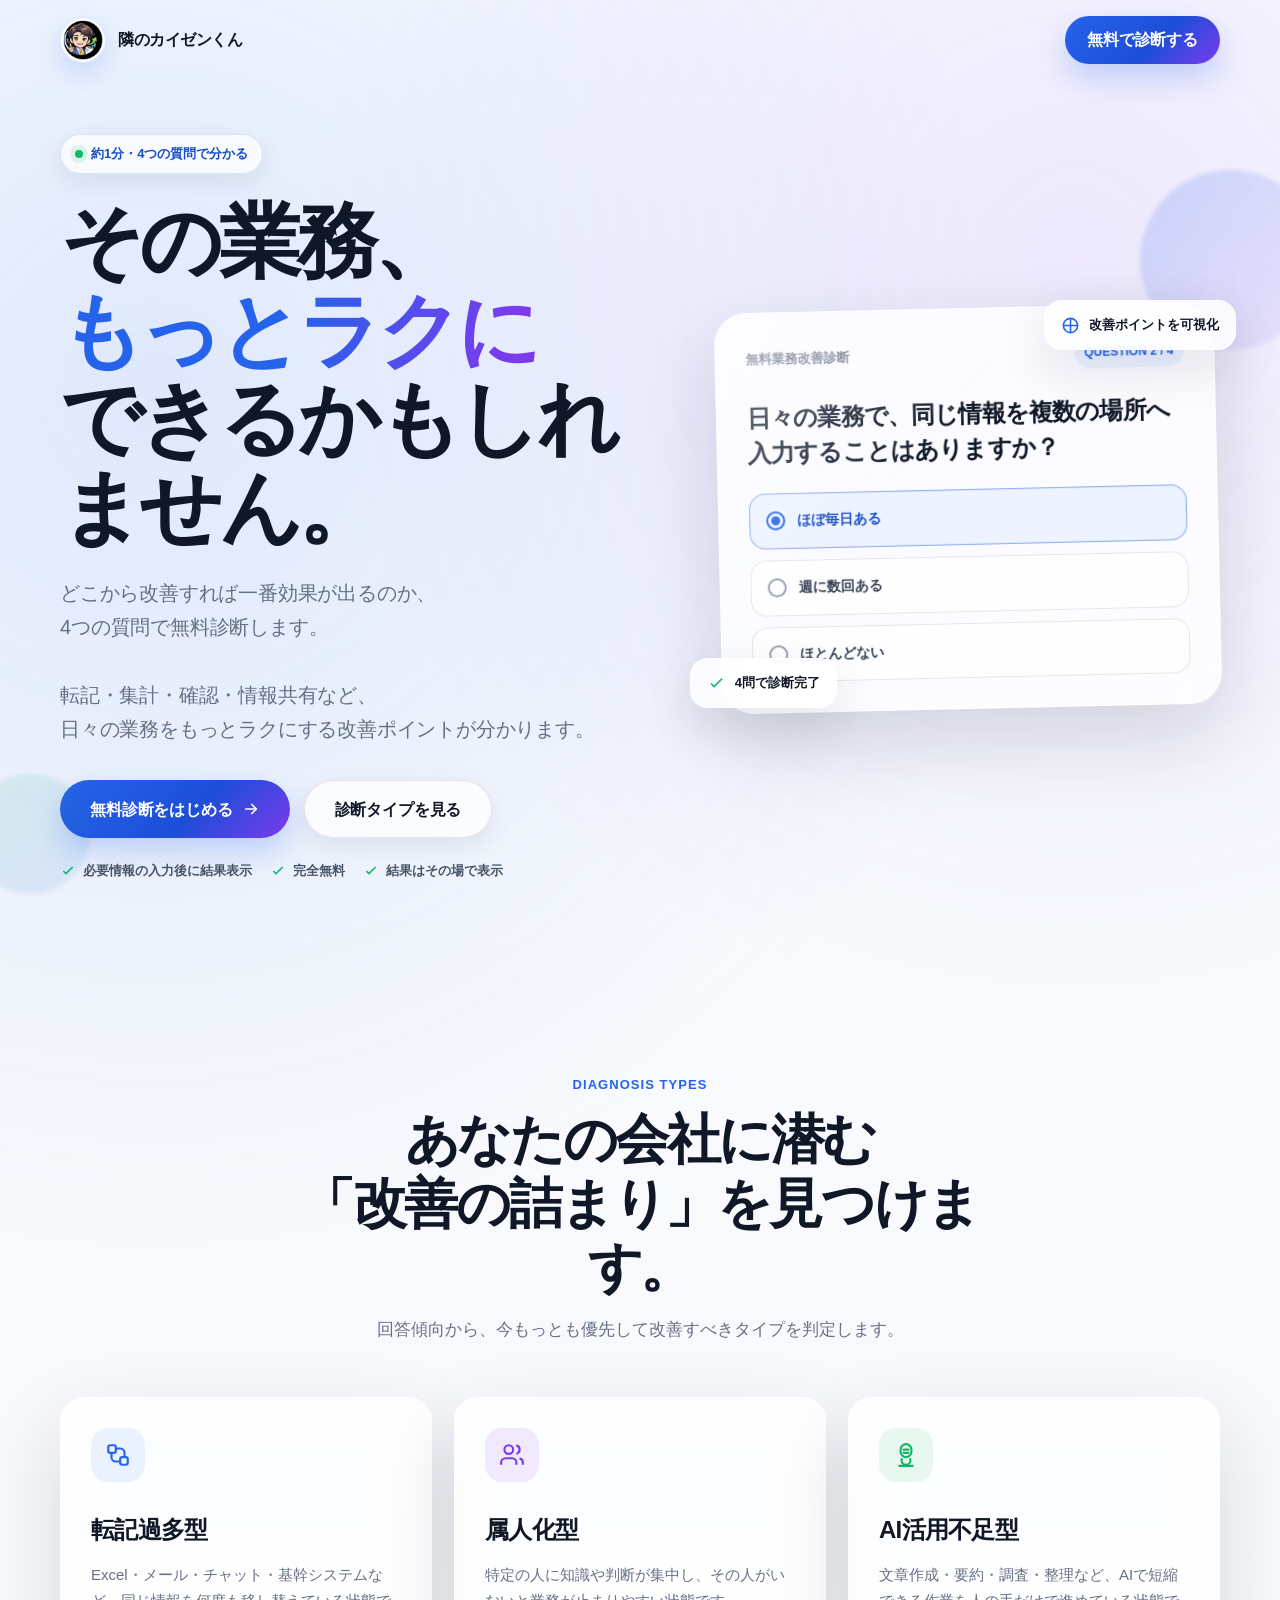
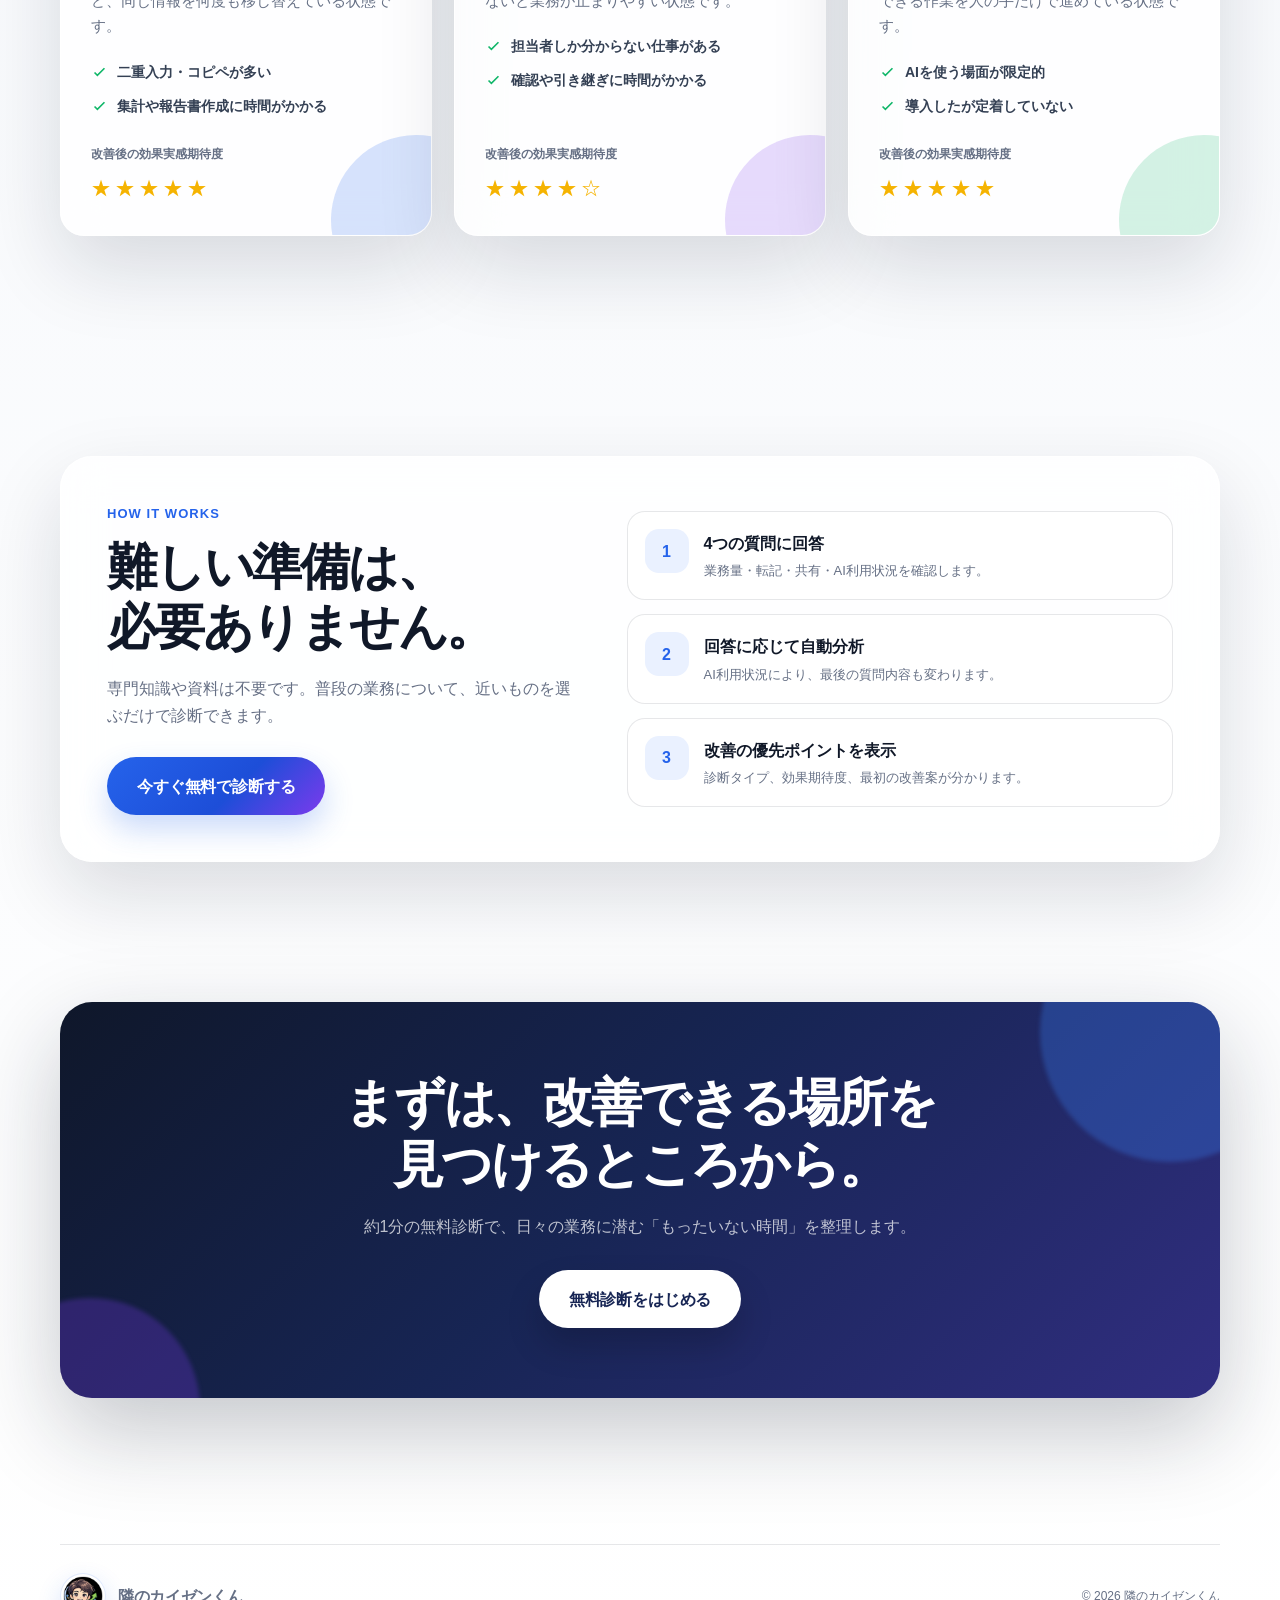
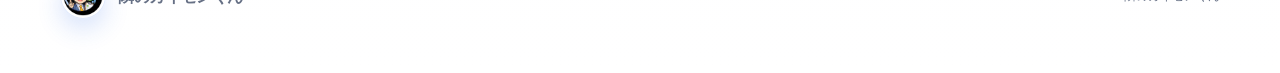
==== commit 02aed226: "Add files via upload" ====
--- a/index.html
+++ b/index.html
@@ -8,7 +8,726 @@
   <link rel="icon" type="image/png" href="./kaizenkun-favicon.png" />
   <link rel="apple-touch-icon" href="./kaizenkun-icon.png" />
   <title>無料業務改善診断｜隣のカイゼンくん</title>
-  <link rel="stylesheet" href="./style.css" />
+  <style>
+    :root {
+      --bg: #f7f9fc;
+      --surface: rgba(255, 255, 255, 0.76);
+      --surface-solid: #ffffff;
+      --text: #101828;
+      --muted: #667085;
+      --line: rgba(16, 24, 40, 0.10);
+      --primary: #2563eb;
+      --primary-dark: #164cc5;
+      --primary-soft: #eaf1ff;
+      --accent: #7c3aed;
+      --success: #12b76a;
+      --warning: #f79009;
+      --danger: #f04438;
+      --shadow-lg: 0 32px 80px rgba(15, 23, 42, 0.14);
+      --shadow-md: 0 18px 50px rgba(15, 23, 42, 0.10);
+      --shadow-sm: 0 8px 24px rgba(15, 23, 42, 0.08);
+      --radius-xl: 32px;
+      --radius-lg: 24px;
+      --radius-md: 18px;
+      --radius-sm: 12px;
+      --container: 1160px;
+    }
+
+    * { box-sizing: border-box; }
+    html { scroll-behavior: smooth; }
+    body {
+      margin: 0;
+      font-family: -apple-system, BlinkMacSystemFont, "Segoe UI", "Hiragino Sans", "Hiragino Kaku Gothic ProN", "Yu Gothic", Meiryo, sans-serif;
+      color: var(--text);
+      background:
+        radial-gradient(circle at 12% 12%, rgba(37, 99, 235, .13), transparent 28%),
+        radial-gradient(circle at 84% 8%, rgba(124, 58, 237, .10), transparent 24%),
+        linear-gradient(180deg, #fbfdff 0%, var(--bg) 42%, #ffffff 100%);
+      min-height: 100vh;
+      line-height: 1.7;
+      overflow-x: hidden;
+    }
+
+    body.modal-open { overflow: hidden; }
+    button, a { -webkit-tap-highlight-color: transparent; }
+    button { font: inherit; }
+    a { color: inherit; text-decoration: none; }
+
+    .container {
+      width: min(calc(100% - 40px), var(--container));
+      margin: 0 auto;
+    }
+
+    .site-header {
+      position: fixed;
+      top: 0;
+      left: 0;
+      width: 100%;
+      z-index: 40;
+      padding: 16px 0;
+      transition: .3s ease;
+    }
+
+    .site-header.scrolled {
+      padding: 10px 0;
+      background: rgba(247, 249, 252, .78);
+      border-bottom: 1px solid rgba(16, 24, 40, .07);
+      backdrop-filter: blur(18px);
+      -webkit-backdrop-filter: blur(18px);
+    }
+
+    .header-inner {
+      display: flex;
+      align-items: center;
+      justify-content: space-between;
+      gap: 20px;
+    }
+
+    .brand {
+      display: inline-flex;
+      align-items: center;
+      gap: 12px;
+      font-weight: 800;
+      letter-spacing: -.03em;
+      white-space: nowrap;
+    }
+
+    .brand-mark {
+      width: 46px;
+      height: 46px;
+      display: grid;
+      place-items: center;
+      flex: 0 0 auto;
+      border-radius: 50%;
+      background: rgba(255,255,255,.82);
+      border: 1px solid rgba(37,99,235,.14);
+      box-shadow: 0 10px 24px rgba(37, 99, 235, .18);
+      overflow: hidden;
+    }
+
+    .brand-mark img { width: 100%; height: 100%; object-fit: cover; display: block; }
+    .brand-name { font-size: 16px; }
+
+    .btn {
+      border: 0;
+      border-radius: 999px;
+      min-height: 48px;
+      padding: 0 22px;
+      display: inline-flex;
+      align-items: center;
+      justify-content: center;
+      gap: 9px;
+      font-weight: 800;
+      letter-spacing: -.01em;
+      cursor: pointer;
+      transition: transform .2s ease, box-shadow .2s ease, background .2s ease, opacity .2s ease;
+    }
+
+    .btn:hover { transform: translateY(-2px); }
+    .btn:active { transform: translateY(0); }
+
+    .btn-primary {
+      color: #fff;
+      background: linear-gradient(135deg, var(--primary), #1d4ed8 58%, var(--accent));
+      box-shadow: 0 14px 30px rgba(37, 99, 235, .24);
+    }
+
+    .btn-primary:hover { box-shadow: 0 18px 38px rgba(37, 99, 235, .32); }
+
+    .btn-secondary {
+      color: var(--text);
+      background: rgba(255,255,255,.72);
+      border: 1px solid var(--line);
+      box-shadow: var(--shadow-sm);
+      backdrop-filter: blur(14px);
+      -webkit-backdrop-filter: blur(14px);
+    }
+
+    .btn-large { min-height: 58px; padding: 0 30px; font-size: 16px; }
+    .btn-full { width: 100%; }
+
+    .hero {
+      min-height: 100svh;
+      display: grid;
+      align-items: center;
+      padding: 134px 0 82px;
+      position: relative;
+    }
+
+    .hero::before,
+    .hero::after {
+      content: "";
+      position: absolute;
+      border-radius: 50%;
+      filter: blur(2px);
+      pointer-events: none;
+      animation: floatOrb 8s ease-in-out infinite;
+    }
+
+    .hero::before {
+      width: 180px;
+      height: 180px;
+      right: -40px;
+      top: 170px;
+      background: linear-gradient(135deg, rgba(37,99,235,.18), rgba(124,58,237,.08));
+    }
+
+    .hero::after {
+      width: 120px;
+      height: 120px;
+      left: -30px;
+      bottom: 70px;
+      background: linear-gradient(135deg, rgba(18,183,106,.10), rgba(37,99,235,.10));
+      animation-delay: -3s;
+    }
+
+    .hero-grid {
+      display: grid;
+      grid-template-columns: 1.08fr .92fr;
+      gap: 64px;
+      align-items: center;
+    }
+
+    .eyebrow {
+      display: inline-flex;
+      align-items: center;
+      gap: 8px;
+      border: 1px solid rgba(37,99,235,.16);
+      background: rgba(255,255,255,.72);
+      color: var(--primary-dark);
+      border-radius: 999px;
+      padding: 8px 14px;
+      font-size: 13px;
+      font-weight: 800;
+      box-shadow: var(--shadow-sm);
+      backdrop-filter: blur(14px);
+      -webkit-backdrop-filter: blur(14px);
+    }
+
+    .eyebrow-dot {
+      width: 8px;
+      height: 8px;
+      border-radius: 50%;
+      background: var(--success);
+      box-shadow: 0 0 0 5px rgba(18,183,106,.12);
+    }
+
+    h1 {
+      margin: 24px 0 24px;
+      font-size: clamp(44px, 6.8vw, 82px);
+      line-height: 1.08;
+      letter-spacing: -.055em;
+      font-weight: 850;
+    }
+
+    .gradient-text {
+      color: transparent;
+      background: linear-gradient(100deg, var(--primary) 8%, #2563eb 48%, var(--accent) 94%);
+      -webkit-background-clip: text;
+      background-clip: text;
+    }
+
+    .hero-copy {
+      max-width: 650px;
+      font-size: clamp(16px, 1.6vw, 20px);
+      color: var(--muted);
+      margin: 0 0 34px;
+      letter-spacing: -.01em;
+    }
+
+    .hero-actions {
+      display: flex;
+      flex-wrap: wrap;
+      gap: 14px;
+      align-items: center;
+    }
+
+    .microcopy {
+      display: flex;
+      flex-wrap: wrap;
+      gap: 18px;
+      margin-top: 22px;
+      color: #475467;
+      font-size: 13px;
+      font-weight: 700;
+    }
+
+    .microcopy span { display: inline-flex; align-items: center; gap: 7px; }
+    .microcopy svg { width: 16px; height: 16px; color: var(--success); }
+
+    .diagnosis-preview {
+      position: relative;
+      min-height: 520px;
+      display: grid;
+      place-items: center;
+    }
+
+    .glass-card {
+      background: var(--surface);
+      border: 1px solid rgba(255,255,255,.86);
+      box-shadow: var(--shadow-lg);
+      backdrop-filter: blur(22px);
+      -webkit-backdrop-filter: blur(22px);
+    }
+
+    .preview-card {
+      width: min(100%, 500px);
+      border-radius: var(--radius-xl);
+      padding: 30px;
+      position: relative;
+      overflow: hidden;
+      transform: rotate(-1.3deg);
+      animation: cardFloat 6s ease-in-out infinite;
+    }
+
+    .preview-card::before {
+      content: "";
+      position: absolute;
+      inset: 0;
+      background: linear-gradient(135deg, rgba(255,255,255,.50), transparent 40%);
+      pointer-events: none;
+    }
+
+    .preview-top {
+      display: flex;
+      align-items: center;
+      justify-content: space-between;
+      gap: 14px;
+      margin-bottom: 26px;
+    }
+
+    .preview-label { font-size: 13px; color: var(--muted); font-weight: 700; }
+    .preview-step { font-size: 12px; font-weight: 800; color: var(--primary); background: var(--primary-soft); border-radius: 999px; padding: 6px 10px; }
+    .preview-question { font-size: 24px; line-height: 1.45; letter-spacing: -.035em; font-weight: 850; margin: 0 0 22px; }
+
+    .fake-option {
+      display: flex;
+      align-items: center;
+      gap: 12px;
+      padding: 15px 16px;
+      margin-top: 11px;
+      border-radius: 16px;
+      border: 1px solid var(--line);
+      background: rgba(255,255,255,.62);
+      color: #344054;
+      font-size: 14px;
+      font-weight: 700;
+    }
+
+    .fake-option.active {
+      border-color: rgba(37,99,235,.45);
+      background: rgba(234,241,255,.84);
+      color: var(--primary-dark);
+      box-shadow: inset 0 0 0 1px rgba(37,99,235,.08);
+    }
+
+    .fake-radio {
+      width: 19px;
+      height: 19px;
+      border-radius: 50%;
+      border: 2px solid #98a2b3;
+      display: grid;
+      place-items: center;
+      flex: 0 0 auto;
+    }
+
+    .fake-option.active .fake-radio { border-color: var(--primary); }
+    .fake-option.active .fake-radio::after { content: ""; width: 9px; height: 9px; border-radius: 50%; background: var(--primary); }
+
+    .floating-chip {
+      position: absolute;
+      border-radius: 18px;
+      padding: 13px 16px;
+      background: rgba(255,255,255,.84);
+      border: 1px solid rgba(255,255,255,.92);
+      box-shadow: var(--shadow-md);
+      backdrop-filter: blur(18px);
+      -webkit-backdrop-filter: blur(18px);
+      font-size: 13px;
+      font-weight: 800;
+      display: flex;
+      align-items: center;
+      gap: 9px;
+    }
+
+    .floating-chip svg { width: 19px; height: 19px; }
+    .chip-a { right: -16px; top: 52px; animation: chipFloat 5s ease-in-out infinite; }
+    .chip-b { left: -26px; bottom: 60px; animation: chipFloat 5.5s ease-in-out infinite -1.5s; }
+    .chip-a svg { color: var(--primary); }
+    .chip-b svg { color: var(--success); }
+
+    section { padding: 110px 0; }
+
+    .section-heading {
+      max-width: 760px;
+      margin: 0 auto 52px;
+      text-align: center;
+    }
+
+    .section-kicker {
+      color: var(--primary);
+      font-size: 13px;
+      font-weight: 850;
+      letter-spacing: .08em;
+      text-transform: uppercase;
+    }
+
+    .section-heading h2 {
+      margin: 12px 0 16px;
+      font-size: clamp(32px, 4.4vw, 54px);
+      line-height: 1.18;
+      letter-spacing: -.045em;
+    }
+
+    .section-heading p { margin: 0; color: var(--muted); font-size: 17px; }
+
+    .type-grid {
+      display: grid;
+      grid-template-columns: repeat(3, 1fr);
+      gap: 22px;
+    }
+
+    .type-card {
+      padding: 30px;
+      border-radius: var(--radius-lg);
+      min-height: 360px;
+      display: flex;
+      flex-direction: column;
+      position: relative;
+      overflow: hidden;
+      transition: transform .3s ease, box-shadow .3s ease;
+    }
+
+    .type-card:hover { transform: translateY(-8px); box-shadow: var(--shadow-lg); }
+    .type-card::after { content: ""; position: absolute; width: 170px; height: 170px; border-radius: 50%; right: -70px; bottom: -70px; opacity: .18; }
+    .type-card:nth-child(1)::after { background: var(--primary); }
+    .type-card:nth-child(2)::after { background: var(--accent); }
+    .type-card:nth-child(3)::after { background: var(--success); }
+
+    .type-icon {
+      width: 54px;
+      height: 54px;
+      border-radius: 17px;
+      display: grid;
+      place-items: center;
+      margin-bottom: 28px;
+    }
+    .type-icon svg { width: 26px; height: 26px; }
+    .icon-blue { color: var(--primary); background: var(--primary-soft); }
+    .icon-purple { color: var(--accent); background: #f1eafe; }
+    .icon-green { color: var(--success); background: #e8f8f0; }
+
+    .type-card h3 { font-size: 24px; letter-spacing: -.03em; margin: 0 0 12px; }
+    .type-card p { margin: 0; color: var(--muted); font-size: 15px; }
+    .type-points { margin: 22px 0 0; padding: 0; list-style: none; display: grid; gap: 10px; }
+    .type-points li { display: flex; align-items: flex-start; gap: 9px; font-size: 14px; color: #344054; font-weight: 700; }
+    .type-points svg { width: 17px; height: 17px; color: var(--success); margin-top: 3px; flex: 0 0 auto; }
+
+    .stars-wrap { margin-top: auto; padding-top: 26px; }
+    .stars-label { font-size: 12px; color: var(--muted); font-weight: 800; margin-bottom: 6px; }
+    .stars { letter-spacing: 4px; color: #f5b301; font-size: 20px; }
+
+    .process {
+      position: relative;
+    }
+
+    .process-shell {
+      border-radius: var(--radius-xl);
+      padding: 46px;
+      display: grid;
+      grid-template-columns: .92fr 1.08fr;
+      gap: 54px;
+      align-items: center;
+    }
+
+    .process-copy h2 { font-size: clamp(31px, 4vw, 50px); line-height: 1.2; letter-spacing: -.045em; margin: 12px 0 18px; }
+    .process-copy p { color: var(--muted); margin: 0 0 28px; }
+
+    .steps { display: grid; gap: 14px; }
+    .step-item { display: grid; grid-template-columns: 44px 1fr; gap: 15px; align-items: start; padding: 17px; border-radius: 18px; background: rgba(255,255,255,.62); border: 1px solid var(--line); }
+    .step-number { width: 44px; height: 44px; border-radius: 14px; display: grid; place-items: center; font-weight: 850; color: var(--primary); background: var(--primary-soft); }
+    .step-item h3 { font-size: 16px; margin: 1px 0 3px; }
+    .step-item p { font-size: 13px; margin: 0; color: var(--muted); }
+
+    .bottom-cta { padding-top: 30px; }
+    .cta-card {
+      position: relative;
+      overflow: hidden;
+      border-radius: var(--radius-xl);
+      padding: 70px 50px;
+      text-align: center;
+      color: #fff;
+      background: linear-gradient(135deg, #0f172a 0%, #172554 48%, #312e81 100%);
+      box-shadow: 0 34px 90px rgba(15,23,42,.24);
+    }
+
+    .cta-card::before,
+    .cta-card::after {
+      content: "";
+      position: absolute;
+      border-radius: 50%;
+      filter: blur(2px);
+      pointer-events: none;
+    }
+    .cta-card::before { width: 260px; height: 260px; right: -80px; top: -100px; background: rgba(59,130,246,.30); }
+    .cta-card::after { width: 220px; height: 220px; left: -80px; bottom: -120px; background: rgba(124,58,237,.28); }
+    .cta-card > * { position: relative; z-index: 1; }
+    .cta-card h2 { font-size: clamp(34px, 4vw, 54px); line-height: 1.2; letter-spacing: -.045em; margin: 0 0 18px; }
+    .cta-card p { max-width: 650px; margin: 0 auto 30px; color: rgba(255,255,255,.72); }
+    .cta-card .btn { background: #fff; color: #172554; box-shadow: 0 18px 34px rgba(0,0,0,.18); }
+
+    footer { padding: 36px 0 54px; color: var(--muted); font-size: 12px; }
+    .footer-inner { display: flex; align-items: center; justify-content: space-between; gap: 20px; border-top: 1px solid var(--line); padding-top: 28px; }
+
+    .modal-backdrop {
+      position: fixed;
+      inset: 0;
+      z-index: 100;
+      display: none;
+      align-items: center;
+      justify-content: center;
+      padding: 20px;
+      background: rgba(15, 23, 42, .46);
+      backdrop-filter: blur(12px);
+      -webkit-backdrop-filter: blur(12px);
+      opacity: 0;
+      transition: opacity .25s ease;
+    }
+
+    .modal-backdrop.is-open { display: flex; }
+    .modal-backdrop.is-visible { opacity: 1; }
+
+    .modal {
+      width: min(100%, 720px);
+      max-height: min(90svh, 820px);
+      overflow-y: auto;
+      border-radius: 30px;
+      background: rgba(255,255,255,.94);
+      border: 1px solid rgba(255,255,255,.92);
+      box-shadow: 0 40px 120px rgba(15,23,42,.28);
+      transform: translateY(18px) scale(.985);
+      transition: transform .25s ease;
+    }
+
+    .modal-backdrop.is-visible .modal { transform: translateY(0) scale(1); }
+
+    .modal-header {
+      position: sticky;
+      top: 0;
+      z-index: 2;
+      display: flex;
+      align-items: center;
+      justify-content: space-between;
+      gap: 20px;
+      padding: 22px 26px 16px;
+      background: rgba(255,255,255,.88);
+      backdrop-filter: blur(18px);
+      -webkit-backdrop-filter: blur(18px);
+      border-bottom: 1px solid var(--line);
+    }
+
+    .modal-title { margin: 0; font-size: 18px; letter-spacing: -.02em; }
+    .icon-btn { width: 40px; height: 40px; border-radius: 50%; border: 1px solid var(--line); background: #fff; display: grid; place-items: center; cursor: pointer; color: #475467; }
+    .icon-btn svg { width: 19px; height: 19px; }
+
+    .progress-wrap { padding: 18px 26px 0; }
+    .progress-info { display: flex; align-items: center; justify-content: space-between; gap: 20px; color: var(--muted); font-size: 12px; font-weight: 800; margin-bottom: 8px; }
+    .progress-bar { height: 7px; border-radius: 999px; background: #edf1f7; overflow: hidden; }
+    .progress-fill { height: 100%; width: 25%; border-radius: inherit; background: linear-gradient(90deg, var(--primary), var(--accent)); transition: width .35s ease; }
+
+    .modal-body { padding: 28px 26px 28px; }
+    .question-screen { animation: fadeSlide .32s ease; }
+    .question-kicker { font-size: 13px; color: var(--primary); font-weight: 850; margin-bottom: 10px; }
+    .question-title { margin: 0 0 8px; font-size: clamp(25px, 4vw, 34px); line-height: 1.35; letter-spacing: -.04em; }
+    .question-note { margin: 0 0 24px; color: var(--muted); font-size: 14px; }
+
+    .option-list { display: grid; gap: 12px; }
+    .option-card {
+      display: grid;
+      grid-template-columns: 24px 1fr;
+      gap: 14px;
+      align-items: center;
+      width: 100%;
+      text-align: left;
+      border-radius: 18px;
+      border: 1px solid var(--line);
+      background: rgba(255,255,255,.72);
+      padding: 17px 18px;
+      cursor: pointer;
+      transition: .2s ease;
+      color: var(--text);
+    }
+
+    .option-card:hover { border-color: rgba(37,99,235,.36); transform: translateY(-1px); box-shadow: 0 10px 24px rgba(15,23,42,.06); }
+    .option-card.selected { border-color: var(--primary); background: var(--primary-soft); box-shadow: inset 0 0 0 1px rgba(37,99,235,.08); }
+    .option-radio { width: 22px; height: 22px; border-radius: 50%; border: 2px solid #98a2b3; display: grid; place-items: center; }
+    .option-card.selected .option-radio { border-color: var(--primary); }
+    .option-card.selected .option-radio::after { content: ""; width: 10px; height: 10px; border-radius: 50%; background: var(--primary); }
+    .option-main { font-weight: 800; font-size: 15px; line-height: 1.45; }
+    .option-sub { display: block; margin-top: 4px; color: var(--muted); font-size: 12px; font-weight: 600; }
+
+    .modal-actions { display: flex; align-items: center; justify-content: space-between; gap: 14px; margin-top: 26px; }
+    .btn-back { visibility: hidden; }
+    .btn-back.is-visible { visibility: visible; }
+    .btn-next[disabled] { opacity: .45; pointer-events: none; }
+
+    .result-body { padding: 34px 28px 30px; }
+    .result-hero { text-align: center; }
+    .result-badge { display: inline-flex; align-items: center; gap: 8px; border-radius: 999px; color: var(--primary); background: var(--primary-soft); padding: 8px 13px; font-size: 12px; font-weight: 850; }
+    .result-icon { width: 72px; height: 72px; border-radius: 24px; display: grid; place-items: center; margin: 22px auto 18px; color: #fff; background: linear-gradient(135deg, var(--primary), var(--accent)); box-shadow: 0 18px 38px rgba(37,99,235,.26); }
+    .result-icon svg { width: 34px; height: 34px; }
+    .result-title { font-size: clamp(30px, 5vw, 44px); line-height: 1.2; letter-spacing: -.045em; margin: 0 0 10px; }
+    .result-lead { color: var(--muted); max-width: 560px; margin: 0 auto; }
+
+    .expectation-card { margin-top: 26px; padding: 20px; border-radius: 20px; background: linear-gradient(135deg, #fff9e7, #fffdf7); border: 1px solid rgba(245,179,1,.22); text-align: center; }
+    .expectation-label { font-size: 12px; color: #7a5a00; font-weight: 850; }
+    .expectation-stars { font-size: 30px; letter-spacing: 5px; color: #f5b301; margin: 5px 0 3px; }
+    .expectation-text { font-size: 12px; color: #8a6a15; }
+
+    .result-grid { display: grid; grid-template-columns: 1fr 1fr; gap: 14px; margin-top: 18px; }
+    .result-panel { border: 1px solid var(--line); border-radius: 20px; padding: 20px; background: rgba(255,255,255,.76); }
+    .result-panel h3 { margin: 0 0 12px; font-size: 15px; }
+    .result-list { list-style: none; padding: 0; margin: 0; display: grid; gap: 10px; }
+    .result-list li { display: flex; gap: 9px; align-items: flex-start; font-size: 13px; color: #475467; }
+    .result-list svg { width: 16px; height: 16px; flex: 0 0 auto; margin-top: 3px; color: var(--success); }
+    .score-bars { display: grid; gap: 11px; }
+    .score-row { display: grid; grid-template-columns: 104px 1fr 34px; gap: 9px; align-items: center; font-size: 12px; font-weight: 800; color: #475467; }
+    .score-track { height: 8px; border-radius: 999px; background: #edf1f7; overflow: hidden; }
+    .score-fill { height: 100%; border-radius: inherit; background: linear-gradient(90deg, var(--primary), var(--accent)); transition: width .7s ease .2s; }
+    .result-cta { margin-top: 20px; padding: 22px; border-radius: 22px; background: #f8faff; border: 1px solid rgba(37,99,235,.14); text-align: center; }
+    .result-cta p { margin: 0 0 14px; color: #475467; font-size: 13px; }
+    .result-subactions { display: flex; justify-content: center; margin-top: 12px; }
+    .text-button { border: 0; background: transparent; color: var(--muted); font-size: 12px; text-decoration: underline; cursor: pointer; }
+
+    .lead-gate { padding: 34px 28px 30px; }
+    .lead-gate-head { text-align: center; }
+    .lead-gate-icon { width: 76px; height: 76px; border-radius: 24px; display: grid; place-items: center; margin: 0 auto 18px; color: #fff; background: linear-gradient(135deg, var(--primary), var(--accent)); box-shadow: 0 18px 38px rgba(37,99,235,.26); }
+    .lead-gate-icon svg { width: 36px; height: 36px; }
+    .lead-gate h2 { margin: 0 0 10px; font-size: clamp(30px, 5vw, 44px); line-height: 1.2; letter-spacing: -.045em; }
+    .lead-gate-lead { margin: 0 auto; max-width: 560px; color: var(--muted); }
+    .found-count { margin: 24px 0 18px; padding: 20px; border-radius: 22px; background: linear-gradient(135deg, #f8faff, #f5f3ff); border: 1px solid rgba(37,99,235,.14); text-align: center; }
+    .found-count strong { display: block; font-size: 30px; line-height: 1.25; letter-spacing: -.04em; }
+    .found-count span { color: var(--muted); font-size: 13px; }
+    .lead-form { display: grid; gap: 16px; margin-top: 22px; }
+    .form-field { display: grid; gap: 8px; }
+    .form-field label { font-size: 13px; font-weight: 850; color: #344054; }
+    .required-badge { margin-left: 7px; color: var(--danger); font-size: 11px; }
+    .form-field input { width: 100%; min-height: 54px; border: 1px solid var(--line); border-radius: 16px; padding: 0 16px; background: #fff; color: var(--text); font: inherit; outline: none; transition: border-color .2s ease, box-shadow .2s ease; }
+    .form-field input:focus { border-color: var(--primary); box-shadow: 0 0 0 4px rgba(37,99,235,.10); }
+    .form-field input.is-error { border-color: var(--danger); box-shadow: 0 0 0 4px rgba(240,68,56,.08); }
+    .field-note { color: var(--muted); font-size: 11px; }
+    .field-error { display: none; color: var(--danger); font-size: 11px; font-weight: 700; }
+    .field-error.show { display: block; }
+    .privacy-note { margin: 14px 0 0; color: var(--muted); font-size: 11px; line-height: 1.65; text-align: center; }
+    .improvement-list { display: grid; gap: 12px; margin-top: 18px; }
+    .improvement-item { display: grid; grid-template-columns: 42px 1fr; gap: 13px; align-items: start; padding: 17px; border-radius: 18px; border: 1px solid var(--line); background: rgba(255,255,255,.78); }
+    .improvement-number { width: 42px; height: 42px; border-radius: 14px; display: grid; place-items: center; color: var(--primary); background: var(--primary-soft); font-size: 13px; font-weight: 900; }
+    .improvement-item h4 { margin: 0 0 4px; font-size: 15px; }
+    .improvement-item p { margin: 0; color: var(--muted); font-size: 12px; }
+    .free-offer { margin-top: 20px; padding: 22px; border-radius: 22px; text-align: center; color: #fff; background: linear-gradient(135deg, #0f172a, #312e81); box-shadow: var(--shadow-md); }
+    .free-offer strong { display: block; font-size: 20px; margin-bottom: 6px; }
+    .free-offer span { font-size: 12px; color: rgba(255,255,255,.72); }
+
+    .toast {
+      position: fixed;
+      left: 50%;
+      bottom: 28px;
+      z-index: 150;
+      transform: translate(-50%, 20px);
+      opacity: 0;
+      pointer-events: none;
+      background: #101828;
+      color: #fff;
+      border-radius: 999px;
+      padding: 12px 18px;
+      font-size: 13px;
+      font-weight: 700;
+      box-shadow: var(--shadow-md);
+      transition: .3s ease;
+    }
+    .toast.show { opacity: 1; transform: translate(-50%, 0); }
+
+    .reveal { opacity: 0; transform: translateY(28px); transition: opacity .7s ease, transform .7s ease; }
+    .reveal.visible { opacity: 1; transform: translateY(0); }
+
+    @keyframes cardFloat { 0%,100% { transform: rotate(-1.3deg) translateY(0); } 50% { transform: rotate(-.4deg) translateY(-10px); } }
+    @keyframes chipFloat { 0%,100% { transform: translateY(0); } 50% { transform: translateY(-9px); } }
+    @keyframes floatOrb { 0%,100% { transform: translate3d(0,0,0); } 50% { transform: translate3d(0,-14px,0); } }
+    @keyframes fadeSlide { from { opacity: 0; transform: translateX(12px); } to { opacity: 1; transform: translateX(0); } }
+
+
+    .analysis-loader { padding: 54px 28px 48px; text-align: center; }
+    .analysis-orbit { width: 96px; height: 96px; margin: 0 auto 24px; position: relative; display: grid; place-items: center; }
+    .analysis-orbit::before, .analysis-orbit::after { content: ""; position: absolute; border-radius: 50%; }
+    .analysis-orbit::before { inset: 0; border: 3px solid rgba(37,99,235,.12); border-top-color: var(--primary); border-right-color: var(--accent); animation: analysisSpin 1.1s linear infinite; }
+    .analysis-orbit::after { inset: 14px; border: 2px solid rgba(124,58,237,.10); border-bottom-color: var(--accent); animation: analysisSpinReverse 1.5s linear infinite; }
+    .analysis-orbit-icon { width: 48px; height: 48px; border-radius: 17px; display: grid; place-items: center; color: #fff; background: linear-gradient(135deg,var(--primary),var(--accent)); box-shadow: 0 14px 30px rgba(37,99,235,.25); animation: analysisPulse 1.7s ease-in-out infinite; }
+    .analysis-orbit-icon svg { width: 25px; height: 25px; }
+    .analysis-loader h2 { margin: 0 0 8px; font-size: clamp(27px,4vw,38px); letter-spacing: -.04em; }
+    .analysis-loader > p { margin: 0 auto; max-width: 520px; color: var(--muted); }
+    .analysis-steps { width: min(100%, 470px); margin: 30px auto 0; display: grid; gap: 10px; text-align: left; }
+    .analysis-step { display: flex; align-items: center; gap: 12px; padding: 13px 15px; border-radius: 15px; border: 1px solid var(--line); background: rgba(255,255,255,.72); color: #667085; font-size: 13px; font-weight: 750; transition: .35s ease; }
+    .analysis-step-dot { width: 22px; height: 22px; border-radius: 50%; display: grid; place-items: center; flex: 0 0 auto; background: #edf1f7; color: #98a2b3; font-size: 11px; }
+    .analysis-step.active { border-color: rgba(37,99,235,.3); background: var(--primary-soft); color: var(--primary-dark); transform: translateX(4px); }
+    .analysis-step.active .analysis-step-dot { background: var(--primary); color: #fff; box-shadow: 0 0 0 5px rgba(37,99,235,.10); }
+    .analysis-step.done { color: #166534; background: #effcf5; border-color: rgba(18,183,106,.22); }
+    .analysis-step.done .analysis-step-dot { background: var(--success); color: #fff; }
+    .submit-status { min-height: 22px; margin-top: 8px; text-align: center; color: var(--danger); font-size: 12px; font-weight: 700; }
+    @keyframes analysisSpin { to { transform: rotate(360deg); } }
+    @keyframes analysisSpinReverse { to { transform: rotate(-360deg); } }
+    @keyframes analysisPulse { 0%,100% { transform: scale(1); } 50% { transform: scale(1.07); } }
+
+    @media (max-width: 920px) {
+      .hero { min-height: auto; padding-top: 130px; }
+      .hero-grid, .process-shell { grid-template-columns: 1fr; }
+      .hero-grid { gap: 44px; }
+      .hero-copy br { display: none; }
+      .diagnosis-preview { min-height: 460px; }
+      .type-grid { grid-template-columns: 1fr; }
+      .type-card { min-height: auto; }
+      .process-shell { padding: 34px; gap: 36px; }
+    }
+
+    @media (max-width: 640px) {
+      .container { width: min(calc(100% - 28px), var(--container)); }
+      .site-header { padding-top: 12px; }
+      .brand-name { font-size: 14px; }
+      .brand-mark { width: 40px; height: 40px; }
+      .header-inner .btn { min-height: 42px; padding: 0 16px; font-size: 13px; }
+      .hero { padding: 112px 0 64px; }
+      h1 { font-size: clamp(42px, 13vw, 60px); }
+      .hero-actions { display: grid; }
+      .hero-actions .btn { width: 100%; }
+      .microcopy { gap: 10px 16px; }
+      .diagnosis-preview { min-height: 420px; }
+      .preview-card { padding: 22px; border-radius: 24px; }
+      .preview-question { font-size: 20px; }
+      .chip-a { right: -8px; top: 20px; }
+      .chip-b { left: -6px; bottom: 22px; }
+      .floating-chip { font-size: 11px; padding: 10px 12px; }
+      section { padding: 78px 0; }
+      .section-heading { margin-bottom: 34px; }
+      .section-heading p { font-size: 15px; }
+      .type-card { padding: 24px; }
+      .process-shell { padding: 25px 20px; border-radius: 26px; }
+      .cta-card { padding: 52px 22px; border-radius: 26px; }
+      .footer-inner { flex-direction: column; align-items: flex-start; }
+      .modal-backdrop { padding: 0; align-items: flex-end; }
+      .modal { width: 100%; max-height: 94svh; border-radius: 26px 26px 0 0; }
+      .modal-header { padding: 18px 18px 14px; }
+      .progress-wrap { padding: 16px 18px 0; }
+      .modal-body, .result-body, .lead-gate { padding: 24px 18px 24px; }
+      .modal-actions { position: sticky; bottom: 0; padding-top: 14px; background: linear-gradient(180deg, rgba(255,255,255,0), rgba(255,255,255,.98) 28%); }
+      .modal-actions .btn { min-height: 50px; }
+      .result-grid { grid-template-columns: 1fr; }
+      .score-row { grid-template-columns: 92px 1fr 32px; }
+    }
+
+    @media (prefers-reduced-motion: reduce) {
+      *, *::before, *::after { animation-duration: .01ms !important; animation-iteration-count: 1 !important; scroll-behavior: auto !important; transition-duration: .01ms !important; }
+      .reveal { opacity: 1; transform: none; }
+    }
+  </style>
 </head>
 <body>
   <header class="site-header" id="siteHeader">
@@ -38,7 +757,7 @@
             <a class="btn btn-secondary btn-large" href="#types">診断タイプを見る</a>
           </div>
           <div class="microcopy">
-            <span><svg viewBox="0 0 24 24" fill="none" stroke="currentColor" stroke-width="2.3"><path d="m5 12 4 4L19 6"/></svg>会社名・HP入力で結果表示</span>
+            <span><svg viewBox="0 0 24 24" fill="none" stroke="currentColor" stroke-width="2.3"><path d="m5 12 4 4L19 6"/></svg>必要情報の入力後に結果表示</span>
             <span><svg viewBox="0 0 24 24" fill="none" stroke="currentColor" stroke-width="2.3"><path d="m5 12 4 4L19 6"/></svg>完全無料</span>
             <span><svg viewBox="0 0 24 24" fill="none" stroke="currentColor" stroke-width="2.3"><path d="m5 12 4 4L19 6"/></svg>結果はその場で表示</span>
           </div>
@@ -173,6 +892,199 @@
   </div>
 
   <div class="toast" id="toast">結果をコピーしました</div>
-  <script src="./script.js" defer></script>
+
+  <script>
+    const TIMEREX_URL = "https://timerex.net/s/kit19940501_5670/4a24126b/";
+    const GAS_URL = "https://script.google.com/macros/s/AKfycbzIJqjkQnw34CkspPvRz2Qt9j4-rJtLx_DQldNgctPJs1OgC4OJbw5ooVTZHag1hXNo/exec";
+
+    const questions = [
+      {
+        id: "routine",
+        title: "日々の業務で、繰り返し発生する作業はどのくらいありますか？",
+        note: "最も近いものを1つ選んでください。",
+        options: [
+          { label: "かなり多い", sub: "毎日、複数の定型作業に時間を取られている", value: "many", scores: { transfer: 1, manual: 4, ai: 1 } },
+          { label: "いくつかある", sub: "週に何度か、同じ手順を繰り返している", value: "some", scores: { transfer: 1, manual: 2, ai: 1 } },
+          { label: "あまりない", sub: "定型作業より、個別対応が中心", value: "few", scores: { transfer: 0, manual: 0, ai: 0 } }
+        ]
+      },
+      {
+        id: "transfer",
+        title: "同じ情報を、複数の場所へ入力・転記することはありますか？",
+        note: "Excel、メール、チャット、社内システムなどを含みます。",
+        options: [
+          { label: "ほぼ毎日ある", sub: "二重入力やコピペが日常的に発生している", value: "high", scores: { transfer: 5, manual: 1, ai: 0 } },
+          { label: "週に数回ある", sub: "定期的に転記や集計が発生している", value: "mid", scores: { transfer: 3, manual: 1, ai: 0 } },
+          { label: "ほとんどない", sub: "一度の入力で業務が完結することが多い", value: "low", scores: { transfer: 0, manual: 0, ai: 0 } }
+        ]
+      },
+      {
+        id: "aiUsage",
+        title: "ChatGPTなどの生成AIを、業務でどの程度使っていますか？",
+        note: "会社としての利用状況に最も近いものを選んでください。",
+        options: [
+          { label: "ほとんど使っていない", sub: "個人利用も含め、業務ではほぼ未導入", value: "none", scores: { transfer: 0, manual: 0, ai: 5 } },
+          { label: "一部の人だけ使っている", sub: "文章作成や調査などで個人差がある", value: "partial", scores: { transfer: 0, manual: 1, ai: 3 } },
+          { label: "会社・チームで使っている", sub: "一定のルールや活用例がある", value: "active", scores: { transfer: 0, manual: 0, ai: 1 } }
+        ]
+      }
+    ];
+
+    const branchQuestions = {
+      none: {
+        id: "aiBranch",
+        title: "AIを使っていない一番大きな理由は何ですか？",
+        note: "導入の障壁を確認し、最初の一歩を診断します。",
+        options: [
+          { label: "何に使えるか分からない", sub: "具体的な活用イメージがまだない", value: "unknown", scores: { transfer: 0, manual: 0, ai: 3 } },
+          { label: "情報管理や安全面が不安", sub: "社内ルールや利用基準が決まっていない", value: "security", scores: { transfer: 0, manual: 0, ai: 2 } },
+          { label: "試す時間・担当者がいない", sub: "導入検討まで手が回っていない", value: "resource", scores: { transfer: 0, manual: 2, ai: 2 } }
+        ]
+      },
+      partial: {
+        id: "aiBranch",
+        title: "AI活用が一部の人に留まっている理由は何ですか？",
+        note: "定着を妨げているポイントに最も近いものを選んでください。",
+        options: [
+          { label: "人によって使い方に差がある", sub: "得意な人だけが活用している", value: "skill_gap", scores: { transfer: 0, manual: 1, ai: 2 } },
+          { label: "便利な使い方が共有されていない", sub: "活用例やプロンプトが属人化している", value: "not_shared", scores: { transfer: 0, manual: 1, ai: 2 } },
+          { label: "日常業務に組み込めていない", sub: "試してはいるが、継続利用につながっていない", value: "not_embedded", scores: { transfer: 1, manual: 1, ai: 3 } }
+        ]
+      },
+      active: {
+        id: "aiBranch",
+        title: "現在のAI活用で、もっと改善したいことは何ですか？",
+        note: "次の改善段階に近いものを選んでください。",
+        options: [
+          { label: "定型業務まで自動化したい", sub: "AIとツールをつなぎ、作業自体を減らしたい", value: "automation", scores: { transfer: 2, manual: 1, ai: 1 } },
+          { label: "チーム全体に定着させたい", sub: "活用方法やルールを標準化したい", value: "adoption", scores: { transfer: 0, manual: 1, ai: 1 } },
+          { label: "効果を見える化したい", sub: "時間削減や成果を数値で把握したい", value: "measurement", scores: { transfer: 0, manual: 0, ai: 1 } }
+        ]
+      }
+    };
+
+    const patterns = {
+      "P01-A": { patternId:"P01", type:"手作業過多型", stars:5, lead:"繰り返し作業の量が多く、まずは手作業そのものを減らす余地があります。", priorities:["定型業務","作業時間","標準化"], improvements:["定型作業の棚卸し","繰り返し業務のテンプレート化","入力フォームの統一","作業手順の標準化","定型通知の自動化"] },
+      "P02-A": { patternId:"P02", type:"転記・入力過多型", stars:5, lead:"同じ情報を複数の場所へ入力しているため、転記削減の効果が出やすい状態です。", priorities:["転記・入力","集計","業務自動化"], improvements:["入力フォームの一本化","Excel集計の自動化","転記先の整理","定型報告書の自動作成","入力ミス・重複チェックの自動化"] },
+      "P02-B": { patternId:"P02", type:"転記・入力過多型", stars:5, lead:"転記削減に加え、現在のAI活用を業務フローへ組み込むことで大きな改善が期待できます。", priorities:["転記・入力","業務自動化","AI活用"], improvements:["入力フォームの一本化","ツール間の自動連携","AIによる入力内容の整形","集計・報告書の自動生成","エラーチェックの自動化"] },
+      "P03-A": { patternId:"P03", type:"AI導入迷子型", stars:5, lead:"AIの具体的な使い道が見えていないため、身近で安全な業務から試すのが効果的です。", priorities:["AI導入","文章作成","情報整理"], improvements:["メール文章の作成支援","会議内容の要約","情報収集・整理への活用","社内向けAI活用例の作成","小さな業務での試験導入"] },
+      "P03-B": { patternId:"P03", type:"AI導入迷子型", stars:5, lead:"現在負担になっている入力・転記業務からAIを試すと、効果を実感しやすい状態です。", priorities:["AI導入","転記・入力","定型業務"], improvements:["文章作成へのAI導入","入力内容の自動整形","転記前データの要約・分類","定型報告書の下書き作成","AI活用業務の選定"] },
+      "P04-A": { patternId:"P04", type:"AI安全整備型", stars:4, lead:"安全面への不安が導入の障壁になっているため、ルール整備が最初の改善ポイントです。", priorities:["利用ルール","情報管理","試験導入"], improvements:["AI利用ルールの作成","入力禁止情報の明確化","利用可能ツールの選定","安全に試せる業務の選定","小規模な試験運用"] },
+      "P05-A": { patternId:"P05", type:"AI属人化型", stars:4, lead:"AIを使える人にノウハウが偏っているため、使い方を共有資産に変える必要があります。", priorities:["AI標準化","ナレッジ共有","教育"], improvements:["業務別プロンプト集の作成","活用事例の共有","共通テンプレートの整備","AI利用ルールの統一","短時間の社内勉強会"] },
+      "P05-B": { patternId:"P05", type:"AI属人化型", stars:4, lead:"便利な使い方が個人の中に留まっているため、再利用できる形で共有する余地があります。", priorities:["ナレッジ共有","AI標準化","マニュアル"], improvements:["活用事例一覧の作成","社内プロンプトライブラリの整備","業務別の使い方ガイド作成","成果の共有方法を統一","質問・相談窓口の設定"] },
+      "P06-A": { patternId:"P06", type:"AI定着不足型", stars:5, lead:"AIは試せているものの、日常業務の手順に組み込まれていない状態です。", priorities:["AI定着","業務フロー","定型作業"], improvements:["AIを使う業務の固定化","業務手順へのAI工程追加","テンプレートの共通化","利用頻度の簡易記録","効果の定期確認"] },
+      "P06-B": { patternId:"P06", type:"AI定着不足型", stars:5, lead:"AIを単発利用で終わらせず、負担の大きい転記業務へ組み込むと効果が出やすい状態です。", priorities:["AI定着","転記・入力","業務自動化"], improvements:["転記前後のAI整形","定型入力のテンプレート化","フォームとAIの連携","集計・報告作成へのAI組み込み","自動処理対象の選定"] },
+      "P07-A": { patternId:"P07", type:"自動化ステップアップ型", stars:5, lead:"AI活用の次段階として、定型業務とツールをつないで作業自体を減らせる状態です。", priorities:["業務自動化","ツール連携","効果測定"], improvements:["フォームとスプレッドシートの自動連携","AIによるデータ整形","定型メールの自動作成","集計・報告書の自動生成","ツール間のデータ連携"] },
+      "P07-B": { patternId:"P07", type:"自動化ステップアップ型", stars:5, lead:"転記よりも、AIを使った業務処理や判断補助の自動化が次の改善候補です。", priorities:["業務自動化","AI活用","運用設計"], improvements:["定型メールの自動生成","議事録からタスクの自動抽出","問い合わせ内容の自動分類","社内文書の自動下書き","自動化後の確認フロー整備"] },
+      "P08-A": { patternId:"P08", type:"改善ポイント不明型", stars:3, lead:"明確な問題が少ないため、業務全体を整理して改善効果の高い場所を見つける段階です。", priorities:["業務整理","効果測定","優先順位"], improvements:["業務フローの可視化","作業時間の簡易計測","改善候補の棚卸し","効果指標の設定","次に改善する業務の優先順位付け"] },
+      "P08-B": { patternId:"P08", type:"改善ポイント不明型", stars:4, lead:"AI利用は進んでいるため、次はチーム全体で安定して活用する運用整理が必要です。", priorities:["運用整理","チーム定着","効果測定"], improvements:["利用状況の整理","チーム共通ルールの見直し","活用業務の優先順位付け","成果が出た事例の共有","定着度を確認する簡易チェック"] }
+    };
+
+    const state = { step:0, answers:[], selectedIndex:null, activeQuestions:[], lead:null, leadId:null, result:null, scores:null };
+    const diagnosisModal = document.getElementById("diagnosisModal");
+    const resultModal = document.getElementById("resultModal");
+    const questionContainer = document.getElementById("questionContainer");
+    const progressText = document.getElementById("progressText");
+    const progressFill = document.getElementById("progressFill");
+    const resultContainer = document.getElementById("resultContainer");
+
+    function openModal(modal){ modal.classList.add("is-open"); document.body.classList.add("modal-open"); requestAnimationFrame(()=>modal.classList.add("is-visible")); }
+    function closeModal(modal){ modal.classList.remove("is-visible"); setTimeout(()=>{ modal.classList.remove("is-open"); if(!document.querySelector(".modal-backdrop.is-open")) document.body.classList.remove("modal-open"); },240); }
+    function startDiagnosis(){ state.step=0; state.answers=[]; state.selectedIndex=null; state.lead=null; state.leadId=null; state.activeQuestions=[questions[0],questions[1],questions[2]]; renderQuestion(); openModal(diagnosisModal); }
+    function currentQuestion(){ return state.activeQuestions[state.step]; }
+
+    function renderQuestion(){
+      const q=currentQuestion();
+      state.selectedIndex=state.answers[state.step]?.optionIndex ?? null;
+      progressText.textContent=`QUESTION ${state.step+1} / 4`;
+      progressFill.style.width=`${((state.step+1)/4)*100}%`;
+      questionContainer.innerHTML=`<div class="question-screen"><div class="question-kicker">QUESTION ${state.step+1}</div><h3 class="question-title">${q.title}</h3><p class="question-note">${q.note}</p><div class="option-list">${q.options.map((o,i)=>`<button class="option-card ${state.selectedIndex===i?"selected":""}" data-index="${i}" type="button"><span class="option-radio"></span><span class="option-main">${o.label}<span class="option-sub">${o.sub}</span></span></button>`).join("")}</div><div class="modal-actions"><button class="btn btn-secondary btn-back ${state.step>0?"is-visible":""}" type="button" id="backButton">戻る</button><button class="btn btn-primary btn-next" type="button" id="nextButton" ${state.selectedIndex===null?"disabled":""}>${state.step===3?"診断を完了する":"次へ"}</button></div></div>`;
+      questionContainer.querySelectorAll(".option-card").forEach(btn=>btn.addEventListener("click",()=>{ state.selectedIndex=Number(btn.dataset.index); questionContainer.querySelectorAll(".option-card").forEach(el=>el.classList.remove("selected")); btn.classList.add("selected"); document.getElementById("nextButton").disabled=false; }));
+      document.getElementById("backButton").addEventListener("click",()=>{ if(state.step>0){ state.step--; renderQuestion(); }});
+      document.getElementById("nextButton").addEventListener("click",goNext);
+    }
+
+    function goNext(){
+      if(state.selectedIndex===null)return;
+      const q=currentQuestion(), option=q.options[state.selectedIndex];
+      state.answers[state.step]={questionId:q.id,optionIndex:state.selectedIndex,option};
+      if(q.id==="aiUsage") state.activeQuestions[3]=branchQuestions[option.value];
+      if(state.step<3){ state.step++; renderQuestion(); } else { calculateDiagnosis(); closeModal(diagnosisModal); setTimeout(showLeadGate,270); }
+    }
+
+    function answerById(id){ return state.answers.find(a=>a?.questionId===id)?.option || {}; }
+    function calculateScores(){ const scores={transfer:0,manual:0,ai:0}; state.answers.forEach(a=>Object.keys(scores).forEach(k=>scores[k]+=Number(a?.option?.scores?.[k]||0))); scores.total=scores.transfer+scores.manual+scores.ai; return scores; }
+    function highTransfer(){ return ["high","mid"].includes(answerById("transfer").value); }
+
+    function calculateDiagnosis(){
+      const routine=answerById("routine").value, transfer=answerById("transfer").value, aiUsage=answerById("aiUsage").value, branch=answerById("aiBranch").value;
+      let branchId="P08-A", reason="明確な改善負担が少ないため、業務整理を優先";
+      if(aiUsage==="none" && branch==="security"){ branchId="P04-A"; reason="AI未利用で、情報管理・安全面への不安が最大の障壁"; }
+      else if(aiUsage==="none" && branch==="unknown"){ branchId=highTransfer()?"P03-B":"P03-A"; reason=highTransfer()?"AIの用途が不明で、転記負担も高い":"AIの用途が分からず、身近な活用例が必要"; }
+      else if(aiUsage==="none" && branch==="resource" && routine==="many" && transfer!=="high"){ branchId="P01-A"; reason="担当者不足に加え、転記以外の繰り返し作業が多い"; }
+      else if(aiUsage==="partial" && branch==="skill_gap"){ branchId="P05-A"; reason="AI利用者によって使い方・スキルに差がある"; }
+      else if(aiUsage==="partial" && branch==="not_shared"){ branchId="P05-B"; reason="便利なAI活用方法が社内で共有されていない"; }
+      else if(aiUsage==="partial" && branch==="not_embedded"){ branchId=highTransfer()?"P06-B":"P06-A"; reason=highTransfer()?"AIが日常業務に定着せず、転記負担も高い":"AIを試しているが日常業務へ組み込めていない"; }
+      else if(aiUsage==="active" && branch==="automation"){ branchId=highTransfer()?"P07-A":"P07-B"; reason=highTransfer()?"AI利用済みで、転記を含む定型業務の自動化余地が大きい":"AI利用済みで、業務処理の自動化へ進める段階"; }
+      else if(aiUsage==="active" && branch==="adoption"){ branchId="P08-B"; reason="AIをチーム全体へ定着させる運用整理が必要"; }
+      else if(aiUsage==="active" && branch==="measurement"){ branchId="P08-A"; reason="改善効果を可視化し、次の優先順位を整理する段階"; }
+      else if(highTransfer()){ branchId=aiUsage==="none"?"P02-A":"P02-B"; reason="同じ情報の入力・転記が高頻度で発生している"; }
+      else if(routine==="many"){ branchId="P01-A"; reason="転記以外の繰り返し手作業が多い"; }
+      state.scores=calculateScores(); state.result={...patterns[branchId],branchId,reason};
+    }
+
+    function isValidCompanyUrl(value){ try{ const url=new URL(/^https?:\/\//i.test(value)?value:`https://${value}`); return Boolean(url.hostname&&url.hostname.includes(".")); }catch{return false;} }
+
+    function showLeadGate(){
+      const data=state.result;
+      resultContainer.innerHTML=`<div class="lead-gate"><div class="lead-gate-head"><div class="lead-gate-icon"><svg viewBox="0 0 24 24" fill="none" stroke="currentColor" stroke-width="2.2"><path d="m5 12 4 4L19 6"/><circle cx="12" cy="12" r="9"/></svg></div><div class="result-badge">診断が完了しました</div><h2>${data.type}の傾向があります</h2><p class="lead-gate-lead">回答内容をもとに、御社で優先度の高い改善ポイントを整理しました。</p></div><div class="found-count"><span>あなたの会社では</span><strong>約5個の改善案</strong><span>が見つかりました。</span></div><div class="expectation-card"><div class="expectation-label">改善後の効果実感期待度</div><div class="expectation-stars">${"★".repeat(data.stars)}${"☆".repeat(5-data.stars)}</div></div><form class="lead-form" id="leadForm" novalidate><div class="form-field"><label for="companyName">会社名<span class="required-badge">必須</span></label><input id="companyName" type="text" autocomplete="organization" placeholder="例：株式会社〇〇" required><div class="field-error" id="companyNameError">会社名を入力してください。</div></div><div class="form-field"><label for="companyUrl">会社ホームページ<span class="required-badge">必須</span></label><input id="companyUrl" type="url" inputmode="url" placeholder="例：https://example.co.jp" required><div class="field-note">会社概要や事業内容を確認し、改善案を具体化するために使用します。</div><div class="field-error" id="companyUrlError">有効な会社ホームページURLを入力してください。</div></div><button class="btn btn-primary btn-full btn-large" id="leadSubmit" type="submit">改善案を見る</button><div class="submit-status" id="submitStatus"></div></form><p class="privacy-note">入力内容は、診断結果の提供および業務改善のご案内に利用します。</p></div>`;
+      document.getElementById("leadForm").addEventListener("submit",handleLeadSubmit); openModal(resultModal);
+    }
+
+    async function handleLeadSubmit(event){
+      event.preventDefault();
+      const nameInput=document.getElementById("companyName"), urlInput=document.getElementById("companyUrl"), name=nameInput.value.trim(), rawUrl=urlInput.value.trim();
+      [nameInput,urlInput].forEach(el=>el.classList.remove("is-error")); document.querySelectorAll(".field-error").forEach(el=>el.classList.remove("show"));
+      let valid=true; if(!name){valid=false;nameInput.classList.add("is-error");document.getElementById("companyNameError").classList.add("show");} if(!rawUrl||!isValidCompanyUrl(rawUrl)){valid=false;urlInput.classList.add("is-error");document.getElementById("companyUrlError").classList.add("show");} if(!valid)return;
+      state.lead={companyName:name,companyUrl:/^https?:\/\//i.test(rawUrl)?rawUrl:`https://${rawUrl}`};
+      showAnalysisLoader();
+      try{
+        const response=await fetch(GAS_URL,{method:"POST",headers:{"Content-Type":"text/plain;charset=utf-8"},body:JSON.stringify(buildLeadPayload())});
+        const data=await response.json(); if(!data.success) throw new Error(data.message||"保存に失敗しました。"); state.leadId=data.leadId; await runAnalysisAnimation(); showResult();
+      }catch(error){ console.error(error); showLeadGate(); document.getElementById("submitStatus").textContent="通信に失敗しました。時間をおいてもう一度お試しください。"; document.getElementById("companyName").value=state.lead.companyName; document.getElementById("companyUrl").value=state.lead.companyUrl; }
+    }
+
+    function buildLeadPayload(){
+      const q1=state.answers[0]?.option?.label||"",q2=state.answers[1]?.option?.label||"",q3=state.answers[2]?.option?.label||"",q4=state.answers[3]?.option?.label||"";
+      return {action:"createLead",companyName:state.lead.companyName,companyUrl:state.lead.companyUrl,patternId:state.result.patternId,diagnosisType:state.result.type,branchId:state.result.branchId,branchReason:state.result.reason,effectRating:`${"★".repeat(state.result.stars)}${"☆".repeat(5-state.result.stars)}`,aiUsage:answerById("aiUsage").value||"",branchAnswer:q4,scores:state.scores,answers:{q1,q2,q3,q4},priorities:state.result.priorities,improvements:state.result.improvements};
+    }
+
+    function showAnalysisLoader(){
+      resultContainer.innerHTML=`<div class="analysis-loader"><div class="analysis-orbit"><div class="analysis-orbit-icon"><svg viewBox="0 0 24 24" fill="none" stroke="currentColor" stroke-width="2.1"><path d="M4 14l5-5 4 4 7-7"/><path d="M15 6h5v5"/></svg></div></div><h2>診断結果を作成しています</h2><p>回答内容と会社情報をもとに、改善効果の高いポイントを整理しています。</p><div class="analysis-steps"><div class="analysis-step active" id="analysisStep1"><span class="analysis-step-dot">1</span>会社情報を安全に保存しています</div><div class="analysis-step" id="analysisStep2"><span class="analysis-step-dot">2</span>回答傾向を分析しています</div><div class="analysis-step" id="analysisStep3"><span class="analysis-step-dot">3</span>改善案を選定しています</div></div></div>`;
+    }
+    const sleep=ms=>new Promise(resolve=>setTimeout(resolve,ms));
+    async function runAnalysisAnimation(){ const s1=document.getElementById("analysisStep1"),s2=document.getElementById("analysisStep2"),s3=document.getElementById("analysisStep3"); await sleep(450); s1?.classList.replace("active","done"); s1?.querySelector(".analysis-step-dot")&&(s1.querySelector(".analysis-step-dot").textContent="✓"); s2?.classList.add("active"); await sleep(650); s2?.classList.replace("active","done"); s2?.querySelector(".analysis-step-dot")&&(s2.querySelector(".analysis-step-dot").textContent="✓"); s3?.classList.add("active"); await sleep(650); s3?.classList.replace("active","done"); s3?.querySelector(".analysis-step-dot")&&(s3.querySelector(".analysis-step-dot").textContent="✓"); await sleep(300); }
+
+    function showResult(){
+      const d=state.result, stars="★".repeat(d.stars)+"☆".repeat(5-d.stars), scoreEntries=[["転記・入力",state.scores.transfer],["手作業",state.scores.manual],["AI活用",state.scores.ai]], max=Math.max(...scoreEntries.map(x=>x[1]),1);
+      resultContainer.innerHTML=`<div class="result-hero"><div class="result-badge">${escapeHtml(state.lead.companyName)}の診断結果</div><div class="result-icon"><svg viewBox="0 0 24 24" fill="none" stroke="currentColor" stroke-width="2.2"><path d="M4 14l5-5 4 4 7-7"/><path d="M15 6h5v5"/></svg></div><h2 class="result-title" id="resultTitle">${d.type}</h2><p class="result-lead">${d.lead}</p></div><div class="expectation-card"><div class="expectation-label">改善後の効果実感期待度</div><div class="expectation-stars">${stars}</div><div class="expectation-text">回答内容に基づく、現時点での改善期待度です。</div></div><div class="result-panel" style="margin-top:18px;"><h3>御社で検討できる改善案</h3><div class="improvement-list">${d.improvements.map((item,i)=>`<div class="improvement-item"><div class="improvement-number">${String(i+1).padStart(2,"0")}</div><div><h4>${item}</h4><p>${improvementDescription(item)}</p></div></div>`).join("")}</div></div><div class="result-panel" style="margin-top:14px;"><h3>回答傾向</h3><div class="score-bars">${scoreEntries.map(([label,value])=>`<div class="score-row"><span>${label}</span><div class="score-track"><div class="score-fill" style="width:${Math.max(8,value/max*100)}%"></div></div><strong>${value}</strong></div>`).join("")}</div></div><div class="free-offer"><strong>この中から1つ、無料で導入できます。</strong><span>御社の業務内容を確認し、効果が出やすい改善案を一緒に選定します。</span></div><div class="result-cta"><p>30分の無料相談で、御社に合う改善方法を具体的に整理します。</p><a class="btn btn-primary btn-full" href="${TIMEREX_URL}" target="_blank" rel="noopener" id="timerexButton">TimeRexで無料相談を予約する</a><div class="result-subactions"><button class="text-button" type="button" id="copyResult">診断結果をコピー</button></div></div>`;
+      document.getElementById("copyResult").addEventListener("click",copyResult); document.getElementById("timerexButton").addEventListener("click",recordTimerexClick);
+    }
+
+    function improvementDescription(item){ const map={"入力フォームの一本化":"複数の入力先を整理し、一度の入力で情報を活用できる状態を目指します。","Excel集計の自動化":"日次・週次・月次の集計作業を自動で更新できる形へ整えます。","AI利用ルールの作成":"安全に使うための入力基準や禁止事項を分かりやすく整理します。","業務フローの可視化":"業務の流れと停滞ポイントを見える状態にします。","定型メールの自動生成":"用途別の文章作成を短時間で行える仕組みを整えます。"}; return map[item]||"現在の業務に合わせて、無理なく始められる形へ具体化します。"; }
+
+    function recordTimerexClick(){ if(!state.leadId)return; fetch(GAS_URL,{method:"POST",headers:{"Content-Type":"text/plain;charset=utf-8"},body:JSON.stringify({action:"timerexClick",leadId:state.leadId}),keepalive:true}).catch(console.error); }
+    async function copyResult(){ const d=state.result,text=`【隣のカイゼンくん 無料業務改善診断】\n会社名：${state.lead?.companyName||""}\n会社HP：${state.lead?.companyUrl||""}\n診断タイプ：${d.type}\n改善後の効果実感期待度：${"★".repeat(d.stars)}${"☆".repeat(5-d.stars)}\n\n改善案\n・${d.improvements.join("\n・")}`; try{await navigator.clipboard.writeText(text);showToast("結果をコピーしました");}catch{showToast("コピーできませんでした");} }
+    function escapeHtml(value){ return String(value).replace(/[&<>'"]/g,ch=>({"&":"&amp;","<":"&lt;",">":"&gt;","'":"&#39;",'"':"&quot;"}[ch])); }
+    function showToast(message){ const toast=document.getElementById("toast");toast.textContent=message;toast.classList.add("show");setTimeout(()=>toast.classList.remove("show"),2200); }
+
+    document.querySelectorAll(".js-open-diagnosis").forEach(btn=>btn.addEventListener("click",startDiagnosis));
+    document.querySelectorAll(".js-close-modal").forEach(btn=>btn.addEventListener("click",()=>closeModal(diagnosisModal)));
+    document.querySelectorAll(".js-close-result").forEach(btn=>btn.addEventListener("click",()=>closeModal(resultModal)));
+    [diagnosisModal,resultModal].forEach(modal=>modal.addEventListener("click",e=>{if(e.target===modal)closeModal(modal);}));
+    document.addEventListener("keydown",e=>{if(e.key==="Escape"){if(resultModal.classList.contains("is-open"))closeModal(resultModal);else if(diagnosisModal.classList.contains("is-open"))closeModal(diagnosisModal);}});
+    const header=document.getElementById("siteHeader"); window.addEventListener("scroll",()=>header.classList.toggle("scrolled",window.scrollY>18),{passive:true});
+    const observer=new IntersectionObserver(entries=>entries.forEach(entry=>{if(entry.isIntersecting){entry.target.classList.add("visible");observer.unobserve(entry.target);}}),{threshold:.14}); document.querySelectorAll(".reveal").forEach(el=>observer.observe(el));
+  </script>
 </body>
 </html>
